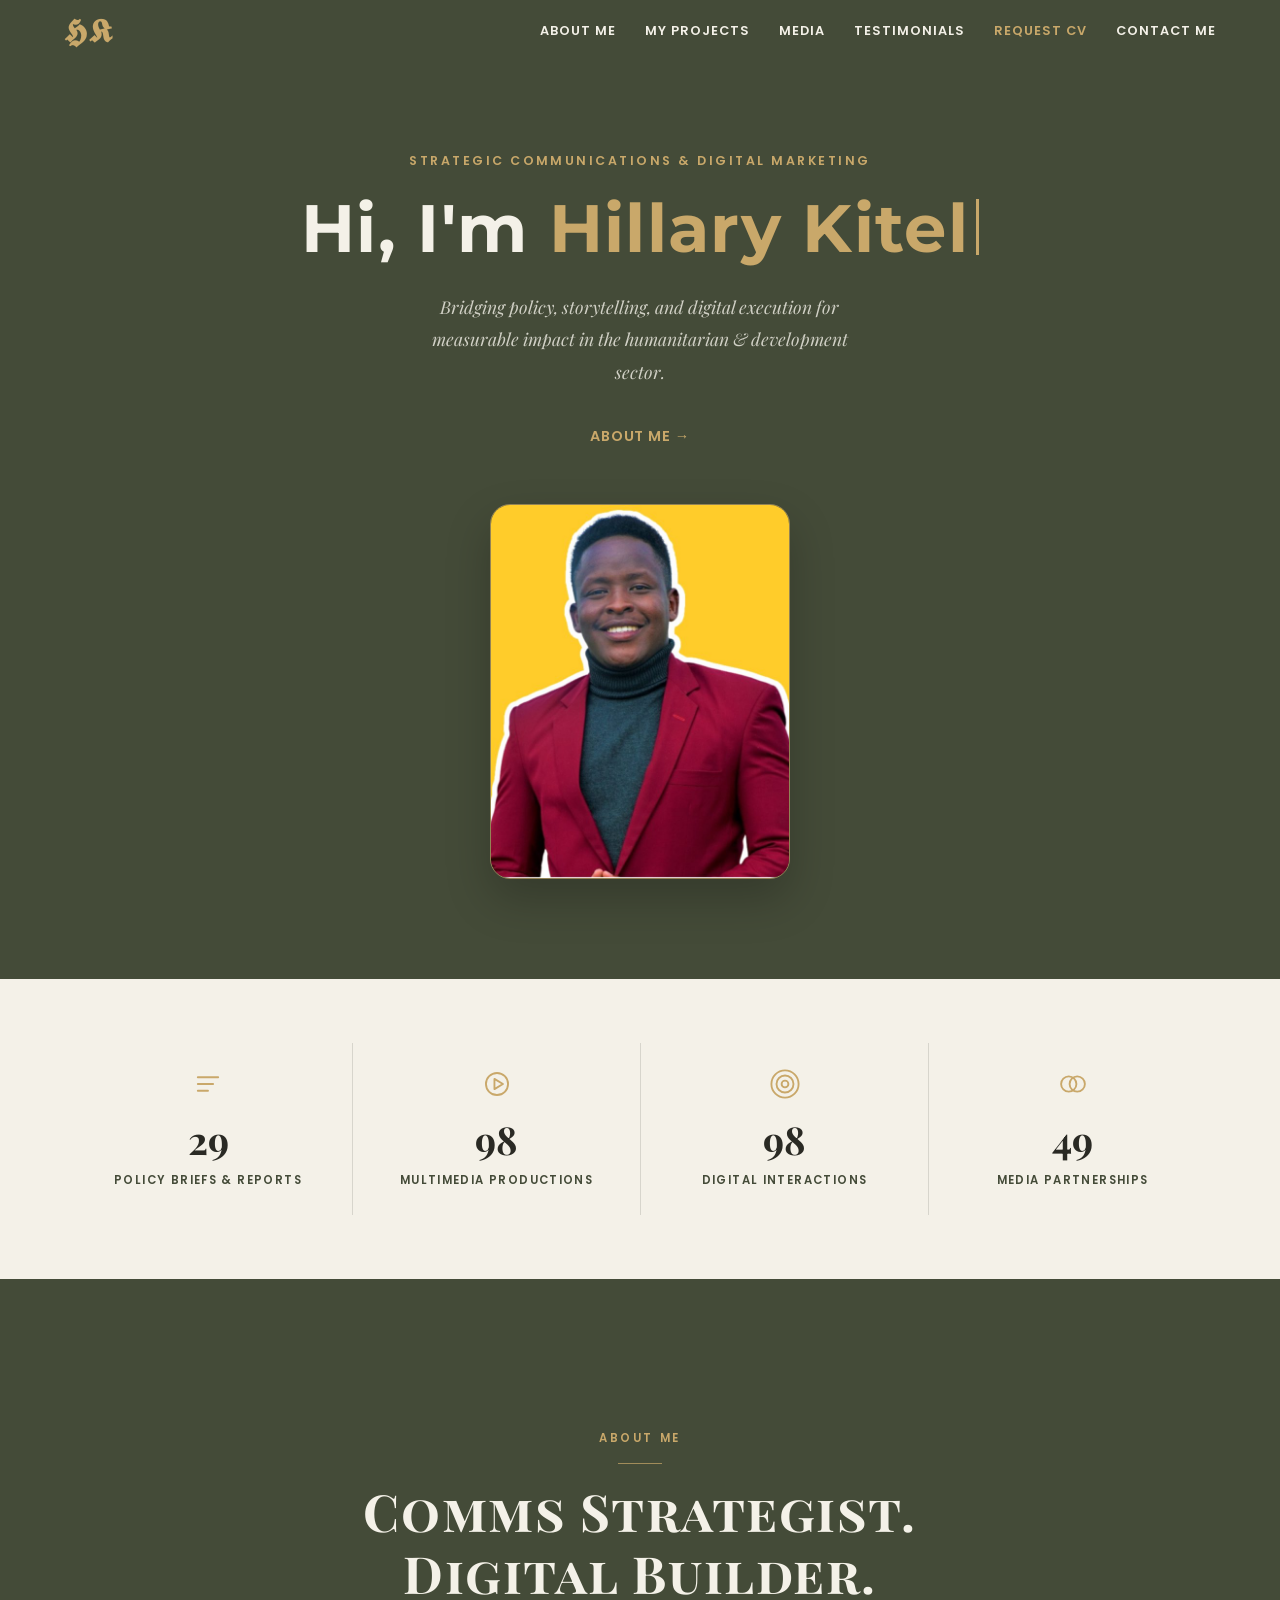
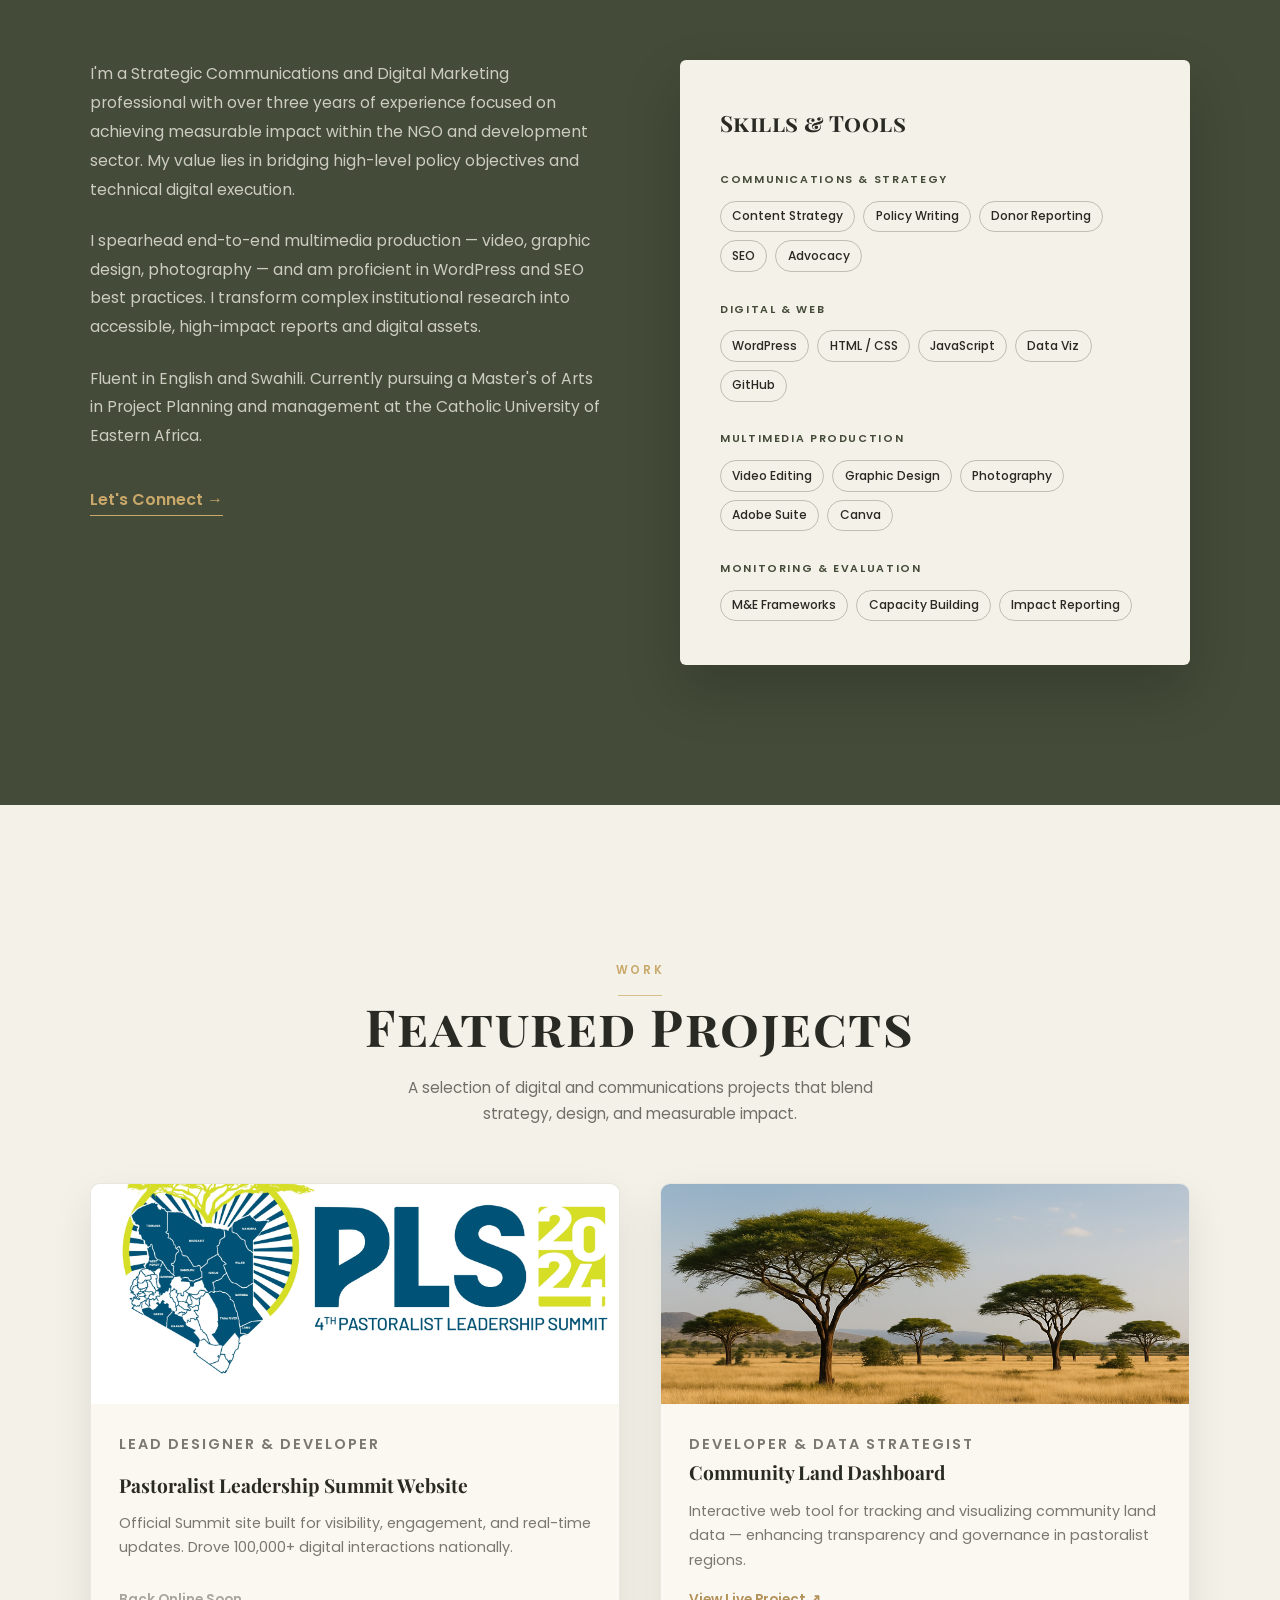
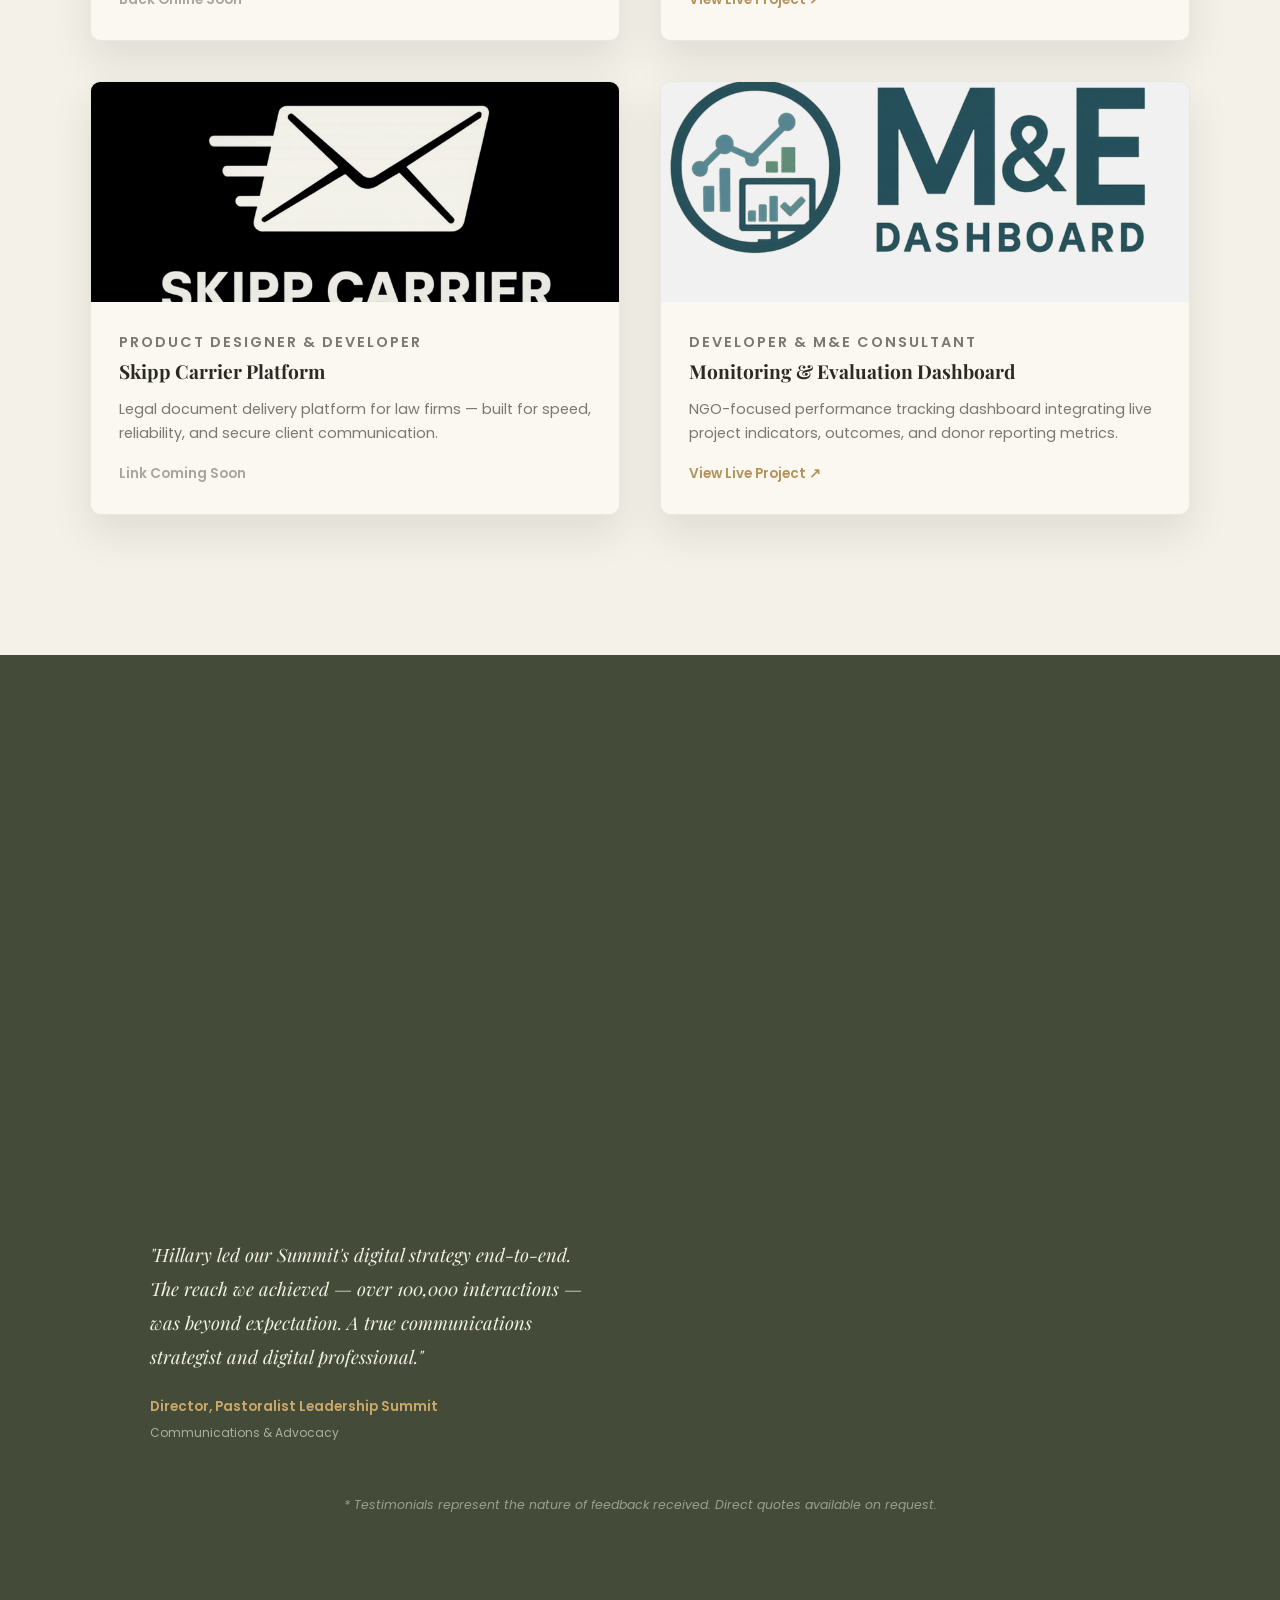
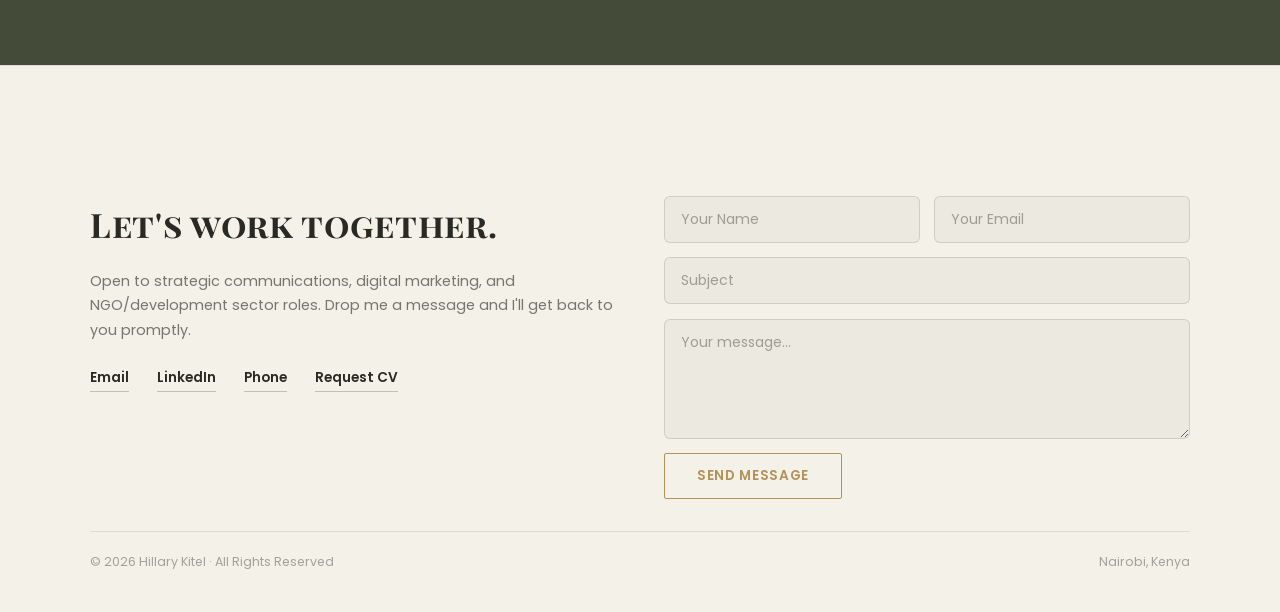
==== index.html @ 0ecc4773 "Redesign site to Muted Green Editorial across all pages Replace the dark Editorial Noir palette with" ====
<!DOCTYPE html>
<html lang="en">
<head>
  <meta charset="UTF-8" />
  <meta name="viewport" content="width=device-width, initial-scale=1.0" />
  <title>Hillary Kitel | Portfolio</title>
  <link rel="preconnect" href="https://fonts.googleapis.com">
  <link rel="preconnect" href="https://fonts.gstatic.com" crossorigin>
  <link href="https://fonts.googleapis.com/css2?family=Playfair+Display:ital,wght@0,700;1,400&family=Poppins:wght@300;400;500;600;700&family=Montserrat:wght@700&family=UnifrakturCook:wght@700&display=swap" rel="stylesheet">
  <style>
    *, *::before, *::after { box-sizing: border-box; margin: 0; padding: 0; }

    :root {
      --sage:      #444b38;
      --cream:     #f4f1e8;
      --cream-deep:#ece6d6;
      --charcoal:  #2a2a24;
      --sand:      #c9a86a;
      --sand-deep: #b3925a;
      --nav-h:     60px;

      /* Motion */
      --ease: cubic-bezier(0.16, 1, 0.3, 1);
    }

    html { scroll-behavior: smooth; }

    body {
      font-family: 'Poppins', sans-serif;
      background: var(--cream);
      color: var(--charcoal);
      font-size: 16px;
      line-height: 1.7;
      overflow-x: hidden;
    }

    /* ── TYPE HELPERS (shared across sections) ── */
    .section-label {
      display: inline-block;
      font-size: 0.72rem;
      letter-spacing: 0.22em;
      text-transform: uppercase;
      color: var(--sand);
      font-weight: 600;
      text-align: center;
    }
    .section-label::after {
      content: '';
      display: block;
      width: 44px;
      height: 1px;
      background: var(--sand);
      opacity: 0.7;
      margin: 0.9rem auto 0;
    }

    .section-title {
      font-family: 'Playfair Display', serif;
      font-variant: small-caps;
      letter-spacing: 0.03em;
      font-size: clamp(2.1rem, 4.2vw, 3.2rem);
      font-weight: 700;
      line-height: 1.2;
      text-align: center;
      color: var(--charcoal);
    }

    .section-header {
      max-width: 640px;
      margin: 0 auto 3.5rem;
      text-align: center;
      display: flex;
      flex-direction: column;
      gap: 1.1rem;
    }

    /* ── NAV ── */
    nav {
      position: fixed;
      top: 0; left: 0; right: 0;
      height: var(--nav-h);
      background: var(--sage);
      display: flex;
      align-items: center;
      justify-content: space-between;
      padding: 0 5%;
      z-index: 1000;
    }

    .nav-logo {
      font-family: 'UnifrakturCook', cursive;
      font-size: 2rem;
      font-weight: 700;
      color: var(--sand);
      text-decoration: none;
      letter-spacing: 2px;
      transition: transform 0.5s var(--ease), color 0.4s var(--ease);
    }
    .nav-logo:hover { transform: scale(1.08); color: var(--sand-deep); }

    .nav-links {
      display: flex;
      gap: 1.8rem;
      list-style: none;
      align-items: center;
    }

    .nav-links a {
      text-decoration: none;
      color: var(--cream);
      font-size: 0.8rem;
      font-weight: 600;
      letter-spacing: 0.08em;
      text-transform: uppercase;
      padding-bottom: 3px;
      border-bottom: 1px solid transparent;
      transition: color 0.4s var(--ease), border-color 0.4s var(--ease);
    }
    .nav-links a:hover { color: var(--sand); border-color: var(--sand); }

    .nav-links .btn-cv { color: var(--sand); }
    .nav-links .btn-cv:hover { color: var(--sand-deep); border-color: var(--sand-deep); }

    /* ── HERO — centered, restrained ── */
    #top {
      min-height: 100vh;
      display: flex;
      flex-direction: column;
      align-items: center;
      justify-content: center;
      text-align: center;
      gap: 3.25rem;
      background: var(--sage);
      color: var(--cream);
      padding: calc(var(--nav-h) + 90px) 6% 100px;
    }

    .hero-text {
      display: flex;
      flex-direction: column;
      align-items: center;
      max-width: 680px;
      will-change: transform;
    }

    .hero-eyebrow {
      font-size: 0.78rem;
      letter-spacing: 0.2em;
      text-transform: uppercase;
      color: var(--sand);
      font-weight: 600;
      margin-bottom: 1.3rem;
      animation: fadeUp 0.9s var(--ease) 0.05s both;
    }

    .hero-text h1 {
      font-family: 'Montserrat', sans-serif;
      font-size: clamp(2.5rem, 5.2vw, 4.2rem);
      font-weight: 700;
      line-height: 1.1;
      letter-spacing: 0.02em;
      color: var(--cream);
      margin-bottom: 1.6rem;
      white-space: nowrap;
      animation: fadeUp 1s var(--ease) 0.15s both;
    }
    .hero-text h1 em { font-style: normal; color: var(--sand); }

    .typing-cursor {
      display: inline-block;
      width: 0.05em;
      height: 0.85em;
      margin-left: 0.1em;
      background: var(--sand);
      vertical-align: -0.05em;
      animation: caretBlink 0.9s steps(1, end) infinite;
    }
    .typing-cursor.typing-done {
      animation: caretBlinkSubtle 1.6s steps(1, end) infinite;
    }
    @keyframes caretBlink {
      0%, 49%   { opacity: 1; }
      50%, 100% { opacity: 0; }
    }
    @keyframes caretBlinkSubtle {
      0%, 49%   { opacity: 0.55; }
      50%, 100% { opacity: 0.1; }
    }

    .hero-subtitle {
      font-family: 'Playfair Display', serif;
      font-style: italic;
      font-size: 1.1rem;
      color: rgba(244,241,232,0.8);
      max-width: 460px;
      margin: 0 auto 2.2rem;
      line-height: 1.85;
      animation: fadeUp 1s var(--ease) 0.3s both;
    }

    .hero-cta {
      display: inline-block;
      color: var(--sand);
      text-decoration: none;
      font-size: 0.9rem;
      font-weight: 600;
      letter-spacing: 0.06em;
      text-transform: uppercase;
      padding-bottom: 3px;
      border-bottom: 1px solid transparent;
      transition: border-color 0.4s var(--ease), color 0.4s var(--ease);
      animation: fadeUp 1s var(--ease) 0.45s both;
    }
    .hero-cta:hover { border-color: var(--sand); color: var(--sand-deep); }

    /* Softly framed portrait — rounded corners, thin sand hairline, no full-bleed */
    .hero-img-wrap {
      position: relative;
      width: clamp(230px, 24vw, 300px);
      aspect-ratio: 4 / 5;
      border-radius: 20px;
      overflow: hidden;
      border: 1px solid rgba(201,168,106,0.6);
      box-shadow: 0 20px 45px rgba(0,0,0,0.22);
      animation: fadeIn 1.4s var(--ease);
      will-change: transform;
    }

    .hero-img-wrap img {
      width: 100%;
      height: 100%;
      object-fit: cover;
      display: block;
      transition: transform 1.6s var(--ease);
    }
    .hero-img-wrap:hover img { transform: scale(1.05); }

    @keyframes fadeIn {
      from { opacity: 0; transform: scale(0.94); }
      to   { opacity: 1; transform: scale(1); }
    }
    @keyframes fadeUp {
      from { opacity: 0; transform: translateY(24px); }
      to   { opacity: 1; transform: translateY(0); }
    }

    /* ── STATS BAR — cream ── */
    .stats-bar {
      background: var(--cream);
      display: grid;
      grid-template-columns: repeat(4, 1fr);
      padding: 4rem 5%;
      gap: 0;
    }

    .stat {
      text-align: center;
      padding: 1.5rem 1.5rem;
      border-left: 1px solid rgba(42,42,36,0.14);
      transition: transform 0.5s var(--ease), opacity 0.7s var(--ease);
    }
    .stat:nth-child(4n+1) { border-left: none; }
    .stat:hover { transform: translateY(-4px); }
    .stats-bar .stat:nth-child(1) { --reveal-delay: 0s; }
    .stats-bar .stat:nth-child(2) { --reveal-delay: 0.1s; }
    .stats-bar .stat:nth-child(3) { --reveal-delay: 0.2s; }
    .stats-bar .stat:nth-child(4) { --reveal-delay: 0.3s; }

    .stat-icon {
      display: flex;
      justify-content: center;
      margin-bottom: 0.9rem;
      color: var(--sand);
    }
    .stat-icon svg { width: 34px; height: 34px; display: block; }

    .stat-number {
      font-family: 'Playfair Display', serif;
      font-size: 2.4rem;
      font-weight: 700;
      color: var(--charcoal);
      display: block;
      line-height: 1.2;
    }
    .stat-label {
      font-size: 0.72rem;
      letter-spacing: 0.12em;
      text-transform: uppercase;
      color: var(--sage);
      margin-top: 0.6rem;
      font-weight: 600;
    }

    /* ── ABOUT — green ── */
    #about {
      background: var(--sage);
      color: var(--cream);
      padding: 150px 5% 140px;
    }

    #about .section-title { color: var(--cream); }

    .about-grid {
      max-width: 1100px;
      margin: 0 auto;
      display: grid;
      grid-template-columns: 1fr 1fr;
      gap: 5rem;
      align-items: start;
    }

    .about-text p { color: rgba(244,241,232,0.78); margin-bottom: 1.4rem; font-size: 0.975rem; line-height: 1.85; }

    .connect-link {
      display: inline-block;
      margin-top: 0.8rem;
      color: var(--sand);
      text-decoration: none;
      font-weight: 600;
      border-bottom: 1px solid var(--sand);
      padding-bottom: 2px;
      transition: opacity 0.4s var(--ease);
    }
    .connect-link:hover { opacity: 0.65; }

    /* ── SKILLS PANEL — cream card afloat on green ── */
    .skills-panel {
      background: var(--cream);
      border-radius: 6px;
      padding: 2.75rem 2.5rem;
      box-shadow: 0 25px 55px rgba(0,0,0,0.18);
    }

    .skills-panel h3 {
      font-family: 'Playfair Display', serif;
      font-variant: small-caps;
      letter-spacing: 0.02em;
      font-size: 1.4rem;
      font-weight: 700;
      margin-bottom: 1.8rem;
      color: var(--charcoal);
    }

    .skill-category { margin-bottom: 1.8rem; }
    .skill-category:last-child { margin-bottom: 0; }

    .skill-cat-label {
      font-size: 0.68rem;
      letter-spacing: 0.15em;
      text-transform: uppercase;
      color: var(--sage);
      margin-bottom: 0.7rem;
      display: block;
      font-weight: 600;
    }

    .skill-tags { display: flex; flex-wrap: wrap; gap: 0.5rem; }

    .tag {
      background: transparent;
      border: 1px solid rgba(68,75,56,0.3);
      color: var(--charcoal);
      font-size: 0.76rem;
      padding: 0.28rem 0.7rem;
      border-radius: 100px;
      font-weight: 500;
      transition: border-color 0.4s var(--ease), color 0.4s var(--ease);
    }
    .tag:hover { border-color: var(--sand-deep); color: var(--sand-deep); }

    /* ── PROJECTS — cream ── */
    #projects {
      background: var(--cream);
      padding: 150px 5% 140px;
    }

    .projects-header {
      max-width: 640px;
      margin: 0 auto 3.5rem;
      text-align: center;
    }
    .projects-header p:last-child { margin: 1.1rem auto 0; max-width: 500px; color: rgba(42,42,36,0.65); font-size: 0.95rem; }

    .projects-grid {
      display: grid;
      grid-template-columns: repeat(2, 1fr);
      gap: 2.5rem;
      max-width: 1100px;
      margin: 0 auto;
    }

    .project-card {
      background: #faf8f1;
      border: 1px solid rgba(42,42,36,0.08);
      border-radius: 10px;
      overflow: hidden;
      box-shadow: 0 18px 40px rgba(42,42,36,0.1);
      transition: transform 0.6s var(--ease), box-shadow 0.6s var(--ease), border-color 0.5s var(--ease);
      display: flex;
      flex-direction: column;
    }
    .project-card:hover {
      transform: translateY(-8px);
      box-shadow: 0 26px 55px rgba(42,42,36,0.16);
      border-color: rgba(201,168,106,0.5);
    }

    .project-card img {
      width: 100%;
      height: 220px;
      object-fit: cover;
      display: block;
      transition: transform 0.7s var(--ease);
    }
    .project-card:hover img { transform: scale(1.04); }

    .projects-grid .project-card:nth-child(1) { --reveal-delay: 0s; }
    .projects-grid .project-card:nth-child(2) { --reveal-delay: 0.1s; }
    .projects-grid .project-card:nth-child(3) { --reveal-delay: 0.2s; }
    .projects-grid .project-card:nth-child(4) { --reveal-delay: 0.3s; }

    .project-body {
      padding: 1.75rem;
      display: flex;
      flex-direction: column;
      flex: 1;
    }

    .project-role {
      font-size: 0.65rem;
      letter-spacing: 0.14em;
      text-transform: uppercase;
      color: var(--sand-deep);
      font-weight: 600;
      margin-bottom: 0.4rem;
    }

    .project-body h3 {
      font-family: 'Playfair Display', serif;
      font-size: 1.2rem;
      font-weight: 700;
      margin-bottom: 0.6rem;
      color: var(--charcoal);
    }

    .project-body p {
      font-size: 0.9rem;
      color: rgba(42,42,36,0.62);
      margin-bottom: auto;
      line-height: 1.7;
    }

    /* Simple understated text links, not buttons */
    .project-link {
      display: inline-block;
      margin-top: 1rem;
      text-decoration: none;
      font-weight: 600;
      font-size: 0.85rem;
      border-bottom: 1px solid transparent;
      transition: border-color 0.4s var(--ease), color 0.4s var(--ease);
      align-self: flex-start;
    }

    .project-link.live { color: var(--sand-deep); }
    .project-link.live:hover { border-bottom-color: var(--sand-deep); }
    .project-link.coming-soon { color: rgba(42,42,36,0.4); cursor: default; }

    /* ── TESTIMONIALS — green, stripped to quote text only ── */
    #testimonials {
      background: var(--sage);
      color: var(--cream);
      padding: 150px 5%;
    }

    #testimonials .section-title { color: var(--cream); }

    .testimonials-grid {
      display: grid;
      grid-template-columns: repeat(2, 1fr);
      gap: 3.5rem 5rem;
      max-width: 980px;
      margin: 0 auto;
    }

    .testimonials-grid .testimonial-card:nth-child(1) { --reveal-delay: 0s; }
    .testimonials-grid .testimonial-card:nth-child(2) { --reveal-delay: 0.12s; }
    .testimonials-grid .testimonial-card:nth-child(3) { --reveal-delay: 0.24s; }

    .testimonial-text {
      font-family: 'Playfair Display', serif;
      font-style: italic;
      font-size: 1.15rem;
      color: var(--cream);
      line-height: 1.85;
      margin-bottom: 1.3rem;
    }

    .testimonial-author strong { display: block; font-size: 0.85rem; font-weight: 600; font-style: normal; color: var(--sand); }
    .testimonial-author span   { font-size: 0.75rem; color: rgba(244,241,232,0.6); }

    .testimonial-note {
      text-align: center;
      margin-top: 3rem;
      font-size: 0.78rem;
      color: rgba(244,241,232,0.5);
      font-style: italic;
    }

    /* ── FOOTER — cream ── */
    footer {
      background: var(--cream);
      color: var(--charcoal);
      padding: 130px 5% 40px;
      border-top: 1px solid rgba(42,42,36,0.1);
    }

    .footer-inner {
      max-width: 1100px;
      margin: 0 auto;
      display: grid;
      grid-template-columns: 1fr 1fr;
      gap: 3rem;
      align-items: start;
    }

    .footer-info h2 {
      font-family: 'Playfair Display', serif;
      font-variant: small-caps;
      letter-spacing: 0.02em;
      font-size: 2.1rem;
      font-weight: 700;
      margin-bottom: 1rem;
      color: var(--charcoal);
    }

    .footer-info p {
      color: rgba(42,42,36,0.62);
      font-size: 0.9rem;
      margin-bottom: 1.5rem;
      line-height: 1.7;
    }

    .footer-socials { display: flex; gap: 1.75rem; flex-wrap: wrap; }

    .footer-socials a,
    .footer-socials span {
      display: inline-block;
      padding-bottom: 2px;
      background: transparent;
      color: var(--charcoal);
      font-weight: 600;
      text-decoration: none;
      border-bottom: 1px solid rgba(42,42,36,0.25);
      font-size: 0.85rem;
      transition: color 0.4s var(--ease), border-color 0.4s var(--ease);
      cursor: pointer;
    }
    .footer-socials a:hover,
    .footer-socials span:hover { color: var(--sand-deep); border-color: var(--sand-deep); }

    /* Contact form */
    .contact-form { display: flex; flex-direction: column; gap: 0.9rem; }

    .form-row { display: grid; grid-template-columns: 1fr 1fr; gap: 0.9rem; }

    .contact-form input,
    .contact-form textarea {
      background: rgba(68,75,56,0.04);
      border: 1px solid rgba(42,42,36,0.15);
      border-radius: 6px;
      color: var(--charcoal);
      font-family: 'Poppins', sans-serif;
      font-size: 0.875rem;
      padding: 0.75rem 1rem;
      width: 100%;
      outline: none;
      transition: border-color 0.4s var(--ease);
    }
    .contact-form input::placeholder,
    .contact-form textarea::placeholder { color: rgba(42,42,36,0.4); }
    .contact-form input:focus,
    .contact-form textarea:focus { border-color: var(--sand); }
    .contact-form textarea { resize: vertical; min-height: 120px; }

    .btn-send {
      background: transparent;
      color: var(--sand-deep);
      border: 1px solid var(--sand-deep);
      padding: 0.75rem 2rem;
      border-radius: 2px;
      font-family: 'Poppins', sans-serif;
      font-size: 0.85rem;
      font-weight: 600;
      letter-spacing: 0.05em;
      text-transform: uppercase;
      cursor: pointer;
      transition: background 0.4s var(--ease), color 0.4s var(--ease);
      align-self: flex-start;
    }
    .btn-send:hover { background: var(--sand-deep); color: var(--cream); }

    .form-success {
      display: none;
      background: rgba(68,75,56,0.08);
      border: 1px solid rgba(68,75,56,0.3);
      color: var(--charcoal);
      padding: 0.8rem 1rem;
      border-radius: 6px;
      font-size: 0.875rem;
    }

    .footer-bottom {
      max-width: 1100px;
      margin: 2rem auto 0;
      border-top: 1px solid rgba(42,42,36,0.1);
      padding-top: 1.2rem;
      display: flex;
      justify-content: space-between;
      font-size: 0.78rem;
      color: rgba(42,42,36,0.4);
    }

    /* ── SCROLL PROGRESS ── */
    .scroll-progress {
      position: fixed;
      top: 0; left: 0;
      width: 100%;
      height: 2px;
      background: var(--sand);
      transform: scaleX(0);
      transform-origin: 0 0;
      z-index: 1100;
      will-change: transform;
    }

    /* ── SCROLL REVEAL ── */
    .reveal {
      opacity: 0;
      transform: translateY(24px);
      transition: opacity 0.8s var(--ease), transform 0.8s var(--ease);
      transition-delay: var(--reveal-delay, 0s);
    }
    .reveal.visible { opacity: 1; transform: none; }

    .skills-panel .skill-category:nth-child(1) { --reveal-delay: 0s; }
    .skills-panel .skill-category:nth-child(2) { --reveal-delay: 0.1s; }
    .skills-panel .skill-category:nth-child(3) { --reveal-delay: 0.2s; }
    .skills-panel .skill-category:nth-child(4) { --reveal-delay: 0.3s; }

    /* ── REDUCED MOTION ── */
    @media (prefers-reduced-motion: reduce) {
      *, *::before, *::after {
        animation-duration: 0.01ms !important;
        animation-iteration-count: 1 !important;
        transition-duration: 0.01ms !important;
        scroll-behavior: auto !important;
      }
      .reveal { opacity: 1; transform: none; }
      .hero-text, .hero-img-wrap { transform: none !important; }
      .typing-cursor { animation: none !important; opacity: 0; }
    }

    /* ── RESPONSIVE ── */
    @media (max-width: 768px) {
      #top { padding: calc(var(--nav-h) + 60px) 7% 70px; gap: 2.5rem; }
      .hero-text h1 { font-size: clamp(1.5rem, 7vw, 2.5rem); }
      .stats-bar { grid-template-columns: repeat(2, 1fr); }
      .stat { border-left: none; border-top: 1px solid rgba(42,42,36,0.14); }
      .stat:nth-child(4n+1) { border-left: none; }
      .stat:nth-child(-n+2) { border-top: none; }
      .about-grid { grid-template-columns: 1fr; }
      .projects-grid { grid-template-columns: 1fr; }
      .testimonials-grid { grid-template-columns: 1fr; }
      .footer-inner { grid-template-columns: 1fr; }
      .form-row { grid-template-columns: 1fr; }
      .nav-links { gap: 1rem; }
      .nav-links li:not(:last-child):not(:nth-last-child(2)) { display: none; }
    }
  </style>
</head>
<body>

<div class="scroll-progress" id="scrollProgress"></div>

<!-- ═══ NAV ═══ -->
<nav>
  <a href="#top" class="nav-logo">𝕳𝕶</a>
  <ul class="nav-links">
    <li><a href="#about">About Me</a></li>
    <li><a href="#projects">My Projects</a></li>
    <li><a href="media.html">Media</a></li>
    <li><a href="#testimonials">Testimonials</a></li>
    <li><a href="#footer" class="btn-cv" onclick="prefillForm()">Request CV</a></li>
    <li><a href="#footer">Contact Me</a></li>
  </ul>
</nav>

<!-- ═══ HERO ═══ -->
<section id="top">
  <div class="hero-text">
    <p class="hero-eyebrow">Strategic Communications &amp; Digital Marketing</p>
    <h1 aria-label="Hi, I'm Hillary Kitel">
      <span aria-hidden="true"><span class="typed-prefix"></span><em class="typed-name"></em><span class="typing-cursor" id="typingCursor"></span></span>
    </h1>
    <p class="hero-subtitle">Bridging policy, storytelling, and digital execution for measurable impact in the humanitarian &amp; development sector.</p>
    <a href="#about" class="hero-cta">About Me →</a>
  </div>
  <div class="hero-img-wrap">
    <img src="Images/profile.jpg" alt="Hillary Kitel" />
  </div>
</section>

<!-- ═══ STATS BAR ═══ -->
<div class="stats-bar">
  <div class="stat reveal">
    <div class="stat-icon" aria-hidden="true">
      <svg viewBox="0 0 40 40" fill="none" stroke="currentColor" stroke-width="2.2" stroke-linecap="round">
        <line x1="8" y1="12" x2="32" y2="12"/>
        <line x1="8" y1="20" x2="26" y2="20"/>
        <line x1="8" y1="28" x2="20" y2="28"/>
      </svg>
    </div>
    <span class="stat-number" data-target="30" data-suffix="+">0</span>
    <div class="stat-label">Policy Briefs &amp; Reports</div>
  </div>
  <a href="media.html" class="stat reveal" style="text-decoration:none;">
    <div class="stat-icon" aria-hidden="true">
      <svg viewBox="0 0 40 40" fill="none" stroke="currentColor" stroke-width="2.2" stroke-linecap="round" stroke-linejoin="round">
        <circle cx="20" cy="20" r="13"/>
        <path d="M17 14 L27 20 L17 26 Z"/>
      </svg>
    </div>
    <span class="stat-number" data-target="100" data-suffix="+">0</span>
    <div class="stat-label">Multimedia Productions</div>
  </a>
  <div class="stat reveal">
    <div class="stat-icon" aria-hidden="true">
      <svg viewBox="0 0 40 40" fill="none" stroke="currentColor" stroke-width="2.2">
        <circle cx="20" cy="20" r="4"/>
        <circle cx="20" cy="20" r="10"/>
        <circle cx="20" cy="20" r="16"/>
      </svg>
    </div>
    <span class="stat-number" data-target="100000" data-suffix="K+">0</span>
    <div class="stat-label">Digital Interactions</div>
  </div>
  <a href="photos.html" class="stat reveal" style="text-decoration:none;">
    <div class="stat-icon" aria-hidden="true">
      <svg viewBox="0 0 40 40" fill="none" stroke="currentColor" stroke-width="2.2">
        <circle cx="15" cy="20" r="9"/>
        <circle cx="25" cy="20" r="9"/>
      </svg>
    </div>
    <span class="stat-number" data-target="50" data-suffix="+">0</span>
    <div class="stat-label">Media Partnerships</div>
  </a>
</div>

<!-- ═══ ABOUT ═══ -->
<section id="about">
  <div class="section-header reveal">
    <p class="section-label">About Me</p>
    <h2 class="section-title">Comms Strategist. Digital Builder.</h2>
  </div>
  <div class="about-grid reveal">
    <div class="about-text">
      <p>I'm a Strategic Communications and Digital Marketing professional with over three years of experience focused on achieving measurable impact within the NGO and development sector. My value lies in bridging high-level policy objectives and technical digital execution.</p>
      <p>I spearhead end-to-end multimedia production — video, graphic design, photography — and am proficient in WordPress and SEO best practices. I transform complex institutional research into accessible, high-impact reports and digital assets.</p>
      <p>Fluent in English and Swahili. Currently pursuing a Master's of Arts in Project Planning and management at the Catholic University of Eastern Africa.</p>
      <a href="#footer" class="connect-link">Let's Connect →</a>
    </div>

    <div class="skills-panel">
      <h3>Skills &amp; Tools</h3>
      <div class="skill-category reveal">
        <span class="skill-cat-label">Communications &amp; Strategy</span>
        <div class="skill-tags">
          <span class="tag">Content Strategy</span>
          <span class="tag">Policy Writing</span>
          <span class="tag">Donor Reporting</span>
          <span class="tag">SEO</span>
          <span class="tag">Advocacy</span>
        </div>
      </div>
      <div class="skill-category reveal">
        <span class="skill-cat-label">Digital &amp; Web</span>
        <div class="skill-tags">
          <span class="tag">WordPress</span>
          <span class="tag">HTML / CSS</span>
          <span class="tag">JavaScript</span>
          <span class="tag">Data Viz</span>
          <span class="tag">GitHub</span>
        </div>
      </div>
      <div class="skill-category reveal">
        <span class="skill-cat-label">Multimedia Production</span>
        <div class="skill-tags">
          <span class="tag">Video Editing</span>
          <span class="tag">Graphic Design</span>
          <span class="tag">Photography</span>
          <span class="tag">Adobe Suite</span>
          <span class="tag">Canva</span>
        </div>
      </div>
      <div class="skill-category reveal">
        <span class="skill-cat-label">Monitoring &amp; Evaluation</span>
        <div class="skill-tags">
          <span class="tag">M&amp;E Frameworks</span>
          <span class="tag">Capacity Building</span>
          <span class="tag">Impact Reporting</span>
        </div>
      </div>
    </div>
  </div>
</section>

<!-- ═══ PROJECTS ═══ -->
<section id="projects">
  <div class="projects-header reveal">
    <p class="section-label">Work</p>
    <h2 class="section-title">Featured Projects</h2>
    <p>A selection of digital and communications projects that blend strategy, design, and measurable impact.</p>
  </div>

  <div class="projects-grid">
    <div class="project-card reveal">
      <img src="Images/pls_website.jpg" alt="Pastoralist Leadership Summit Website" />
      <div class="project-body">
        <p class="project-role">Lead Designer &amp; Developer</p>
        <h3>Pastoralist Leadership Summit Website</h3>
        <p>Official Summit site built for visibility, engagement, and real-time updates. Drove 100,000+ digital interactions nationally.</p>
        <a href="#" class="project-link coming-soon">Back Online Soon</a>
      </div>
    </div>

    <div class="project-card reveal">
      <img src="Images/community_dashboard.jpg" alt="Community Land Dashboard" />
      <div class="project-body">
        <p class="project-role">Developer &amp; Data Strategist</p>
        <h3>Community Land Dashboard</h3>
        <p>Interactive web tool for tracking and visualizing community land data — enhancing transparency and governance in pastoralist regions.</p>
        <a href="https://kit3l.github.io/Community-Land-Dashboard/communities-dashboard.html" target="_blank" class="project-link live">View Live Project ↗</a>
      </div>
    </div>

    <div class="project-card reveal">
      <img src="Images/skipp_carrier.jpg" alt="Skipp Carrier Platform" />
      <div class="project-body">
        <p class="project-role">Product Designer &amp; Developer</p>
        <h3>Skipp Carrier Platform</h3>
        <p>Legal document delivery platform for law firms — built for speed, reliability, and secure client communication.</p>
        <a href="#" class="project-link coming-soon">Link Coming Soon</a>
      </div>
    </div>

    <div class="project-card reveal">
      <img src="Images/me_dashboard.jpg" alt="M&E Dashboard" />
      <div class="project-body">
        <p class="project-role">Developer &amp; M&amp;E Consultant</p>
        <h3>Monitoring &amp; Evaluation Dashboard</h3>
        <p>NGO-focused performance tracking dashboard integrating live project indicators, outcomes, and donor reporting metrics.</p>
        <a href="https://meal-system-production.up.railway.app/landing.html" target="_blank" class="project-link live">View Live Project ↗</a>
      </div>
    </div>
  </div>
</section>

<!-- ═══ TESTIMONIALS ═══ -->
<section id="testimonials">
  <div class="section-header reveal">
    <p class="section-label">Testimonials</p>
    <h2 class="section-title">What People Say</h2>
  </div>

  <div class="testimonials-grid">
    <!-- Populated by renderTestimonials() from the `testimonials` array in the <script> below -->
  </div>

  <p class="testimonial-note">* Testimonials represent the nature of feedback received. Direct quotes available on request.</p>
</section>

<!-- ═══ FOOTER / CONTACT ═══ -->
<footer id="footer">
  <div class="footer-inner">
    <div class="footer-info reveal">
      <h2>Let's work together.</h2>
      <p>Open to strategic communications, digital marketing, and NGO/development sector roles. Drop me a message and I'll get back to you promptly.</p>
      <div class="footer-socials">
        <a href="mailto:pchumbakitel@gmail.com">Email</a>
        <a href="https://www.linkedin.com/in/kitel-hillary-19463020a/" target="_blank">LinkedIn</a>
        <span onclick="this.textContent = '+254 713 546 522'">Phone</span>
        <a href="#footer" onclick="prefillForm()">Request CV</a>
      </div>
    </div>

    <div class="reveal">
      <div class="contact-form">
        <div class="form-row">
          <input type="text" id="fname" placeholder="Your Name" />
          <input type="email" id="femail" placeholder="Your Email" />
        </div>
        <input type="text" id="fsubject" placeholder="Subject" />
        <textarea id="fmessage" placeholder="Your message…"></textarea>
        <button class="btn-send" onclick="handleFormSubmit()">Send Message</button>
        <div class="form-success" id="formSuccess">✓ Thanks! I'll be in touch shortly.</div>
      </div>
    </div>
  </div>

  <div class="footer-bottom">
    <span>© 2026 Hillary Kitel · All Rights Reserved</span>
    <span>Nairobi, Kenya</span>
  </div>
</footer>

<script>
  // =====================================================
  // ===== EDIT TESTIMONIALS HERE =====
  // =====================================================
  // Add, remove, or reorder entries below to update the Testimonials
  // section — the grid re-renders automatically and supports any
  // number of entries.
  //
  // Format:
  //   {
  //     quote: "The testimonial text, no quotation marks — those are added automatically.",
  //     name:  "Person or role, e.g. 'Jane Doe' or 'Colleague'",
  //     title: "Their role/sector line shown under the name",
  //     org:   "Organization name"
  //   }
  //
  // Example — adding a 4th testimonial is just adding another object:
  //   {
  //     quote: "Great to work with — sharp, reliable, and easy to collaborate with.",
  //     name: "Jane Doe",
  //     title: "Programme Manager",
  //     org: "Example NGO"
  //   }
  const testimonials = [
    {
      quote: "Hillary transformed how we communicate our work to donors and stakeholders. The policy briefs and digital content he produced were clear, compelling, and directly boosted our advocacy impact.",
      name: "Colleague",
      title: "Development & Land Rights Sector",
      org: "DLCI"
    },
    {
      quote: "His ability to take complex organizational narratives and turn them into engaging digital content is rare. He elevated our brand's online presence significantly within just a few months.",
      name: "Manager",
      title: "HR & Corporate Communications",
      org: "Spring Personnel Limited"
    },
    {
      quote: "Hillary led our Summit's digital strategy end-to-end. The reach we achieved — over 100,000 interactions — was beyond expectation. A true communications strategist and digital professional.",
      name: "Director",
      title: "Communications & Advocacy",
      org: "Pastoralist Leadership Summit"
    }
  ];

  // Builds the testimonial cards from the array above and injects them
  // into .testimonials-grid — same markup/classes the section always used,
  // so existing CSS (layout, palette, reveal motion) applies unchanged.
  function renderTestimonials() {
    const grid = document.querySelector('.testimonials-grid');
    if (!grid) return;
    grid.innerHTML = testimonials.map((t, i) => `
      <div class="testimonial-card reveal" style="--reveal-delay:${(i * 0.12).toFixed(2)}s">
        <p class="testimonial-text">"${t.quote}"</p>
        <div class="testimonial-author">
          <strong>${t.name}, ${t.org}</strong>
          <span>${t.title}</span>
        </div>
      </div>
    `).join('');
  }
  renderTestimonials();

  const prefersReducedMotion = window.matchMedia('(prefers-reduced-motion: reduce)').matches;

  // ── Hero headline typing animation ──
  (function typeHeroHeadline() {
    const prefixEl = document.querySelector('.typed-prefix');
    const nameEl = document.querySelector('.typed-name');
    const cursorEl = document.getElementById('typingCursor');
    if (!prefixEl || !nameEl || !cursorEl) return;

    const prefixText = "Hi, I'm ";
    const nameText = 'Hillary Kitel';

    if (prefersReducedMotion) {
      prefixEl.textContent = prefixText;
      nameEl.textContent = nameText;
      cursorEl.classList.add('typing-done');
      return;
    }

    const TYPE_SPEED = 55; // ms per character — natural, unhurried pace

    function typeText(el, text, speed, onDone) {
      let i = 0;
      (function step() {
        if (i <= text.length) {
          el.textContent = text.slice(0, i);
          i++;
          setTimeout(step, speed);
        } else if (onDone) {
          onDone();
        }
      })();
    }

    setTimeout(() => {
      typeText(prefixEl, prefixText, TYPE_SPEED, () => {
        typeText(nameEl, nameText, TYPE_SPEED, () => {
          cursorEl.classList.add('typing-done');
        });
      });
    }, 300);
  })();

  // ── Counter animation ──
  function animateCounter(el) {
    const target = parseInt(el.dataset.target);
    const isLarge = target >= 1000;
    const displayTarget = isLarge ? Math.round(target / 1000) : target;
    const displaySuffix = isLarge ? 'K+' : (el.dataset.suffix || '+');

    if (prefersReducedMotion) {
      el.textContent = displayTarget + displaySuffix;
      return;
    }

    const duration = 1800;
    const start = performance.now();
    function step(now) {
      const progress = Math.min((now - start) / duration, 1);
      const eased = 1 - Math.pow(1 - progress, 3);
      const current = Math.round(eased * displayTarget);
      el.textContent = current + (progress < 1 ? '' : displaySuffix);
      if (progress < 1) requestAnimationFrame(step);
    }
    requestAnimationFrame(step);
  }

  const counterObserver = new IntersectionObserver((entries) => {
    entries.forEach(e => {
      if (e.isIntersecting && !e.target.dataset.animated) {
        e.target.dataset.animated = 'true';
        animateCounter(e.target);
      }
    });
  }, { threshold: 0.4 });
  document.querySelectorAll('.stat-number').forEach(c => counterObserver.observe(c));

  // ── Scroll reveal ──
  const revealObserver = new IntersectionObserver((entries) => {
    entries.forEach(e => {
      if (e.isIntersecting) { e.target.classList.add('visible'); revealObserver.unobserve(e.target); }
    });
  }, { threshold: 0.12 });
  document.querySelectorAll('.reveal').forEach(r => revealObserver.observe(r));

  // ── Contact form ──
  function handleFormSubmit() {
    const name    = document.getElementById('fname').value.trim();
    const email   = document.getElementById('femail').value.trim();
    const subject = document.getElementById('fsubject').value.trim();
    const message = document.getElementById('fmessage').value.trim();
    if (!name || !email || !message) { alert('Please fill in your name, email, and message.'); return; }
    window.location.href = `mailto:pchumbakitel@gmail.com?subject=${encodeURIComponent(subject || 'Portfolio Enquiry')}&body=${encodeURIComponent('Name: ' + name + '\nEmail: ' + email + '\n\n' + message)}`;
    document.getElementById('formSuccess').style.display = 'block';
    setTimeout(() => document.getElementById('formSuccess').style.display = 'none', 5000);
  }

  // ── Prefill form for CV requests ──
  function prefillForm() {
    document.getElementById('fsubject').value = 'CV Request';
    document.getElementById('fmessage').value = 'Hi Hillary, I would like to request your CV for the following opportunity:\n\n';
    setTimeout(() => document.getElementById('fmessage').focus(), 600);
  }

  // ── Scroll progress, hero parallax, nav active — batched into one rAF loop ──
  const scrollProgressEl = document.getElementById('scrollProgress');
  const heroSection = document.getElementById('top');
  const heroText = document.querySelector('.hero-text');
  const heroImgWrap = document.querySelector('.hero-img-wrap');

  let scrollTicking = false;

  function updateOnScroll() {
    const scrollY = window.scrollY;

    // Scroll-progress cue
    const docHeight = document.documentElement.scrollHeight - window.innerHeight;
    const progress = docHeight > 0 ? scrollY / docHeight : 0;
    scrollProgressEl.style.transform = `scaleX(${progress})`;

    // Subtle hero parallax — text drifts down slightly slower than the fold, image eases back
    if (!prefersReducedMotion && heroSection && heroText && heroImgWrap) {
      const heroProgress = Math.min(scrollY / heroSection.offsetHeight, 1);
      heroText.style.transform = `translateY(${heroProgress * 20}px)`;
      heroImgWrap.style.transform = `translateY(${heroProgress * 10}px) scale(${1 - heroProgress * 0.04})`;
    }

    // Nav active state
    const navScrollY = scrollY + 80;
    document.querySelectorAll('section[id], footer[id]').forEach(sec => {
      const link = document.querySelector(`.nav-links a[href="#${sec.id}"]`);
      if (link) link.style.color = (sec.offsetTop <= navScrollY && sec.offsetTop + sec.offsetHeight > navScrollY) ? '#c9a86a' : '';
    });

    scrollTicking = false;
  }

  window.addEventListener('scroll', () => {
    if (!scrollTicking) {
      requestAnimationFrame(updateOnScroll);
      scrollTicking = true;
    }
  }, { passive: true });

  updateOnScroll();
</script>
</body>
</html>
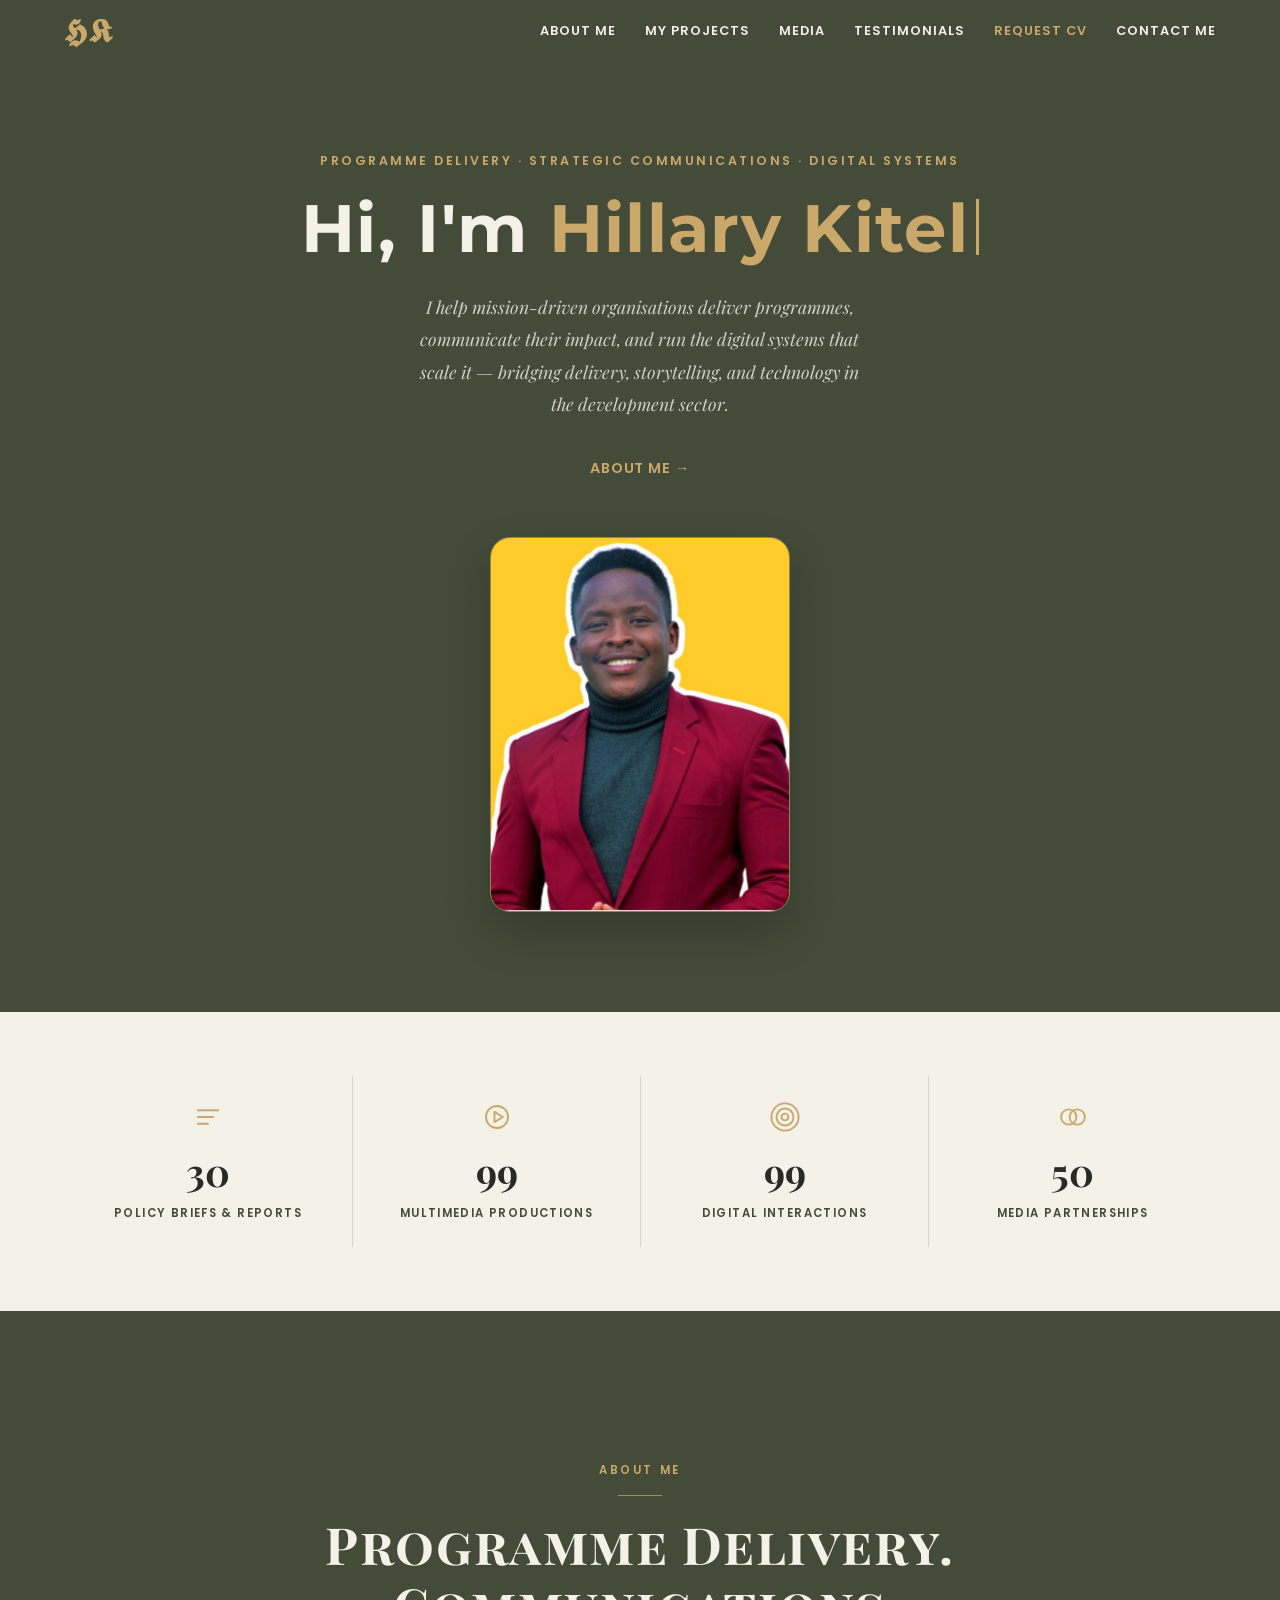
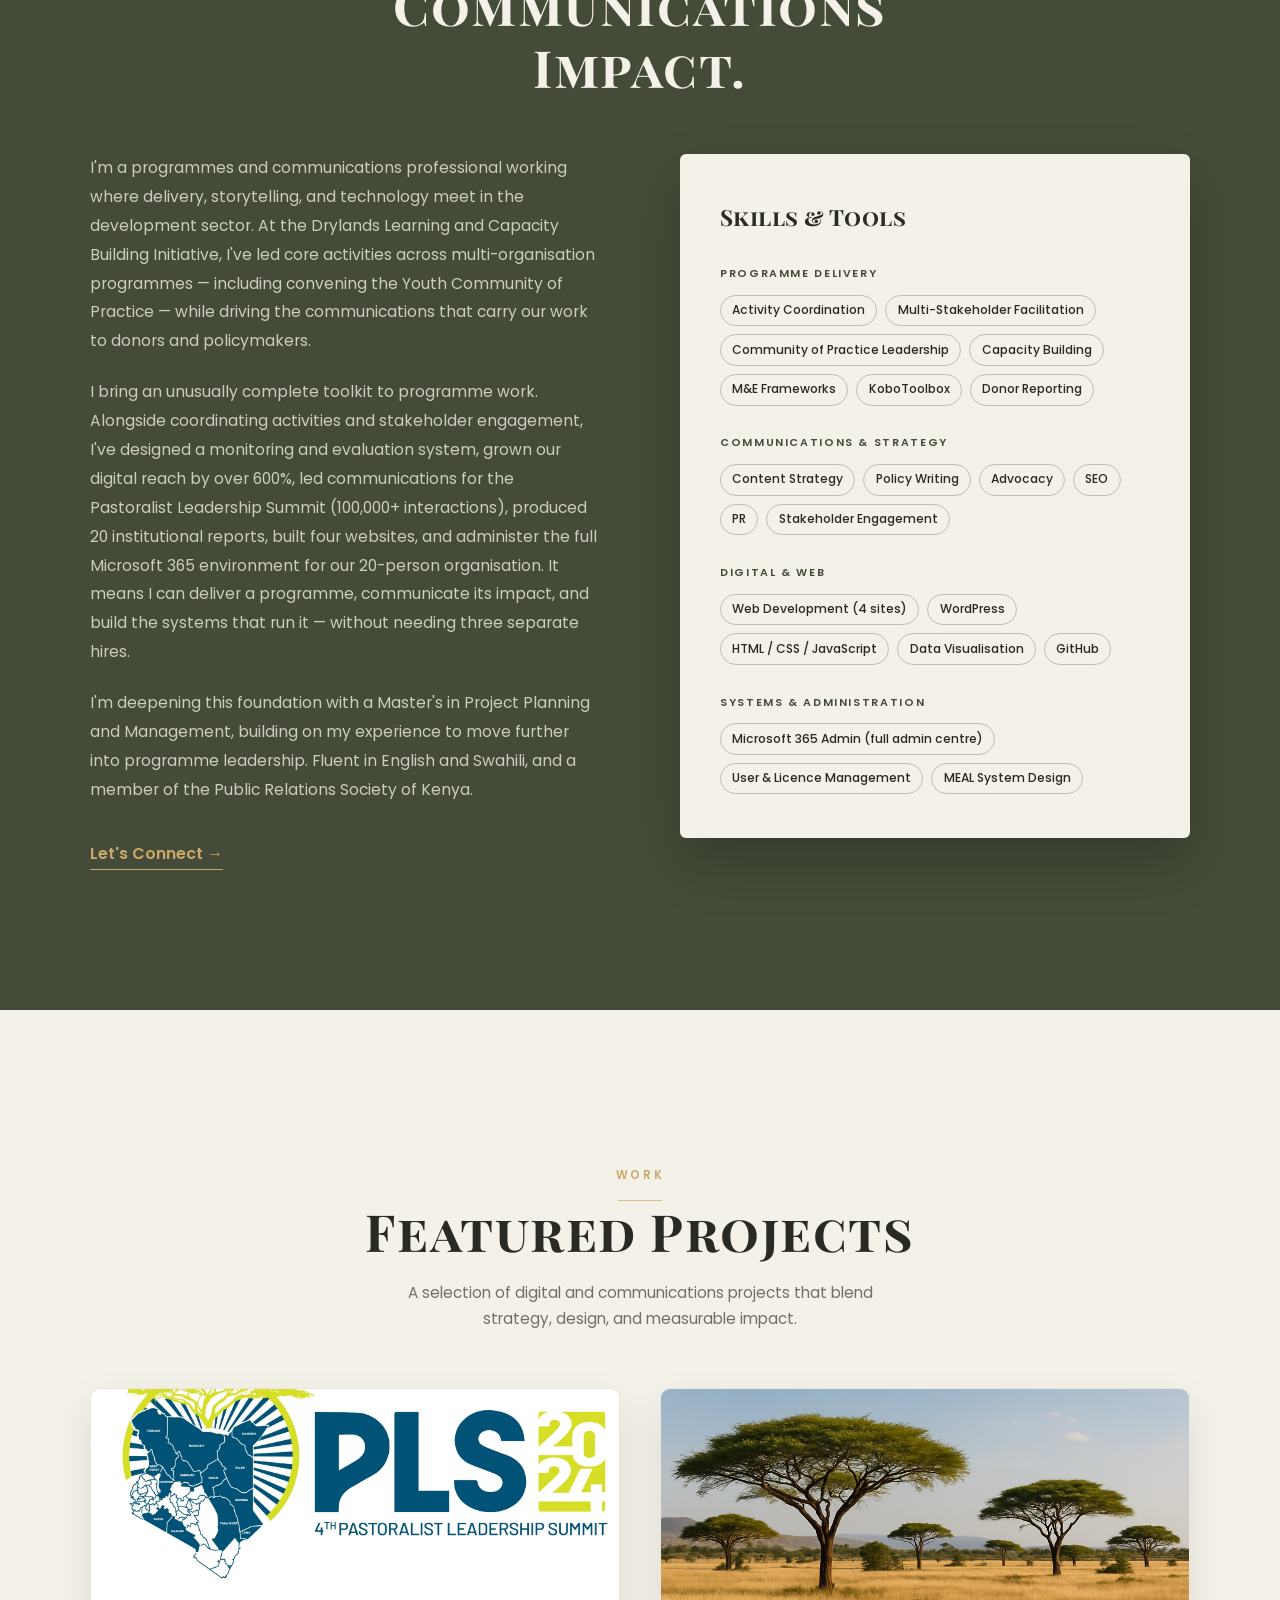
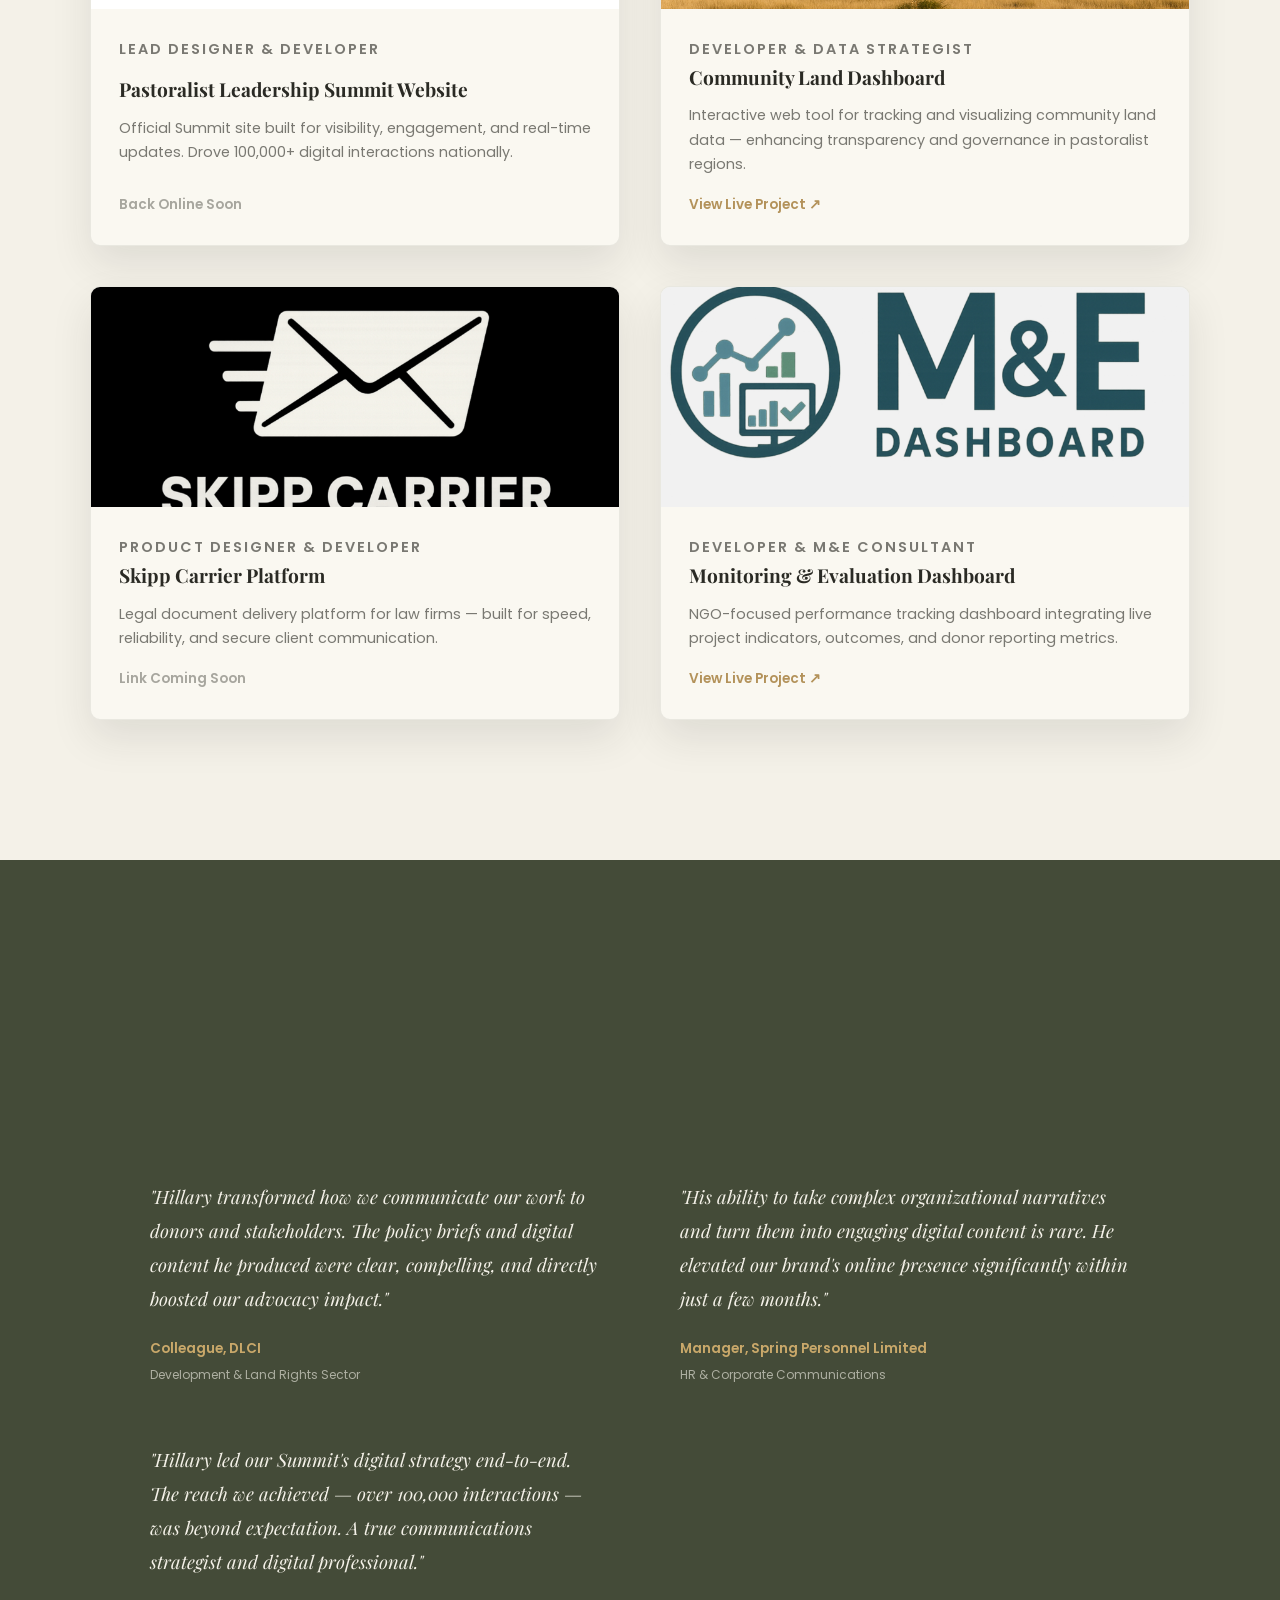
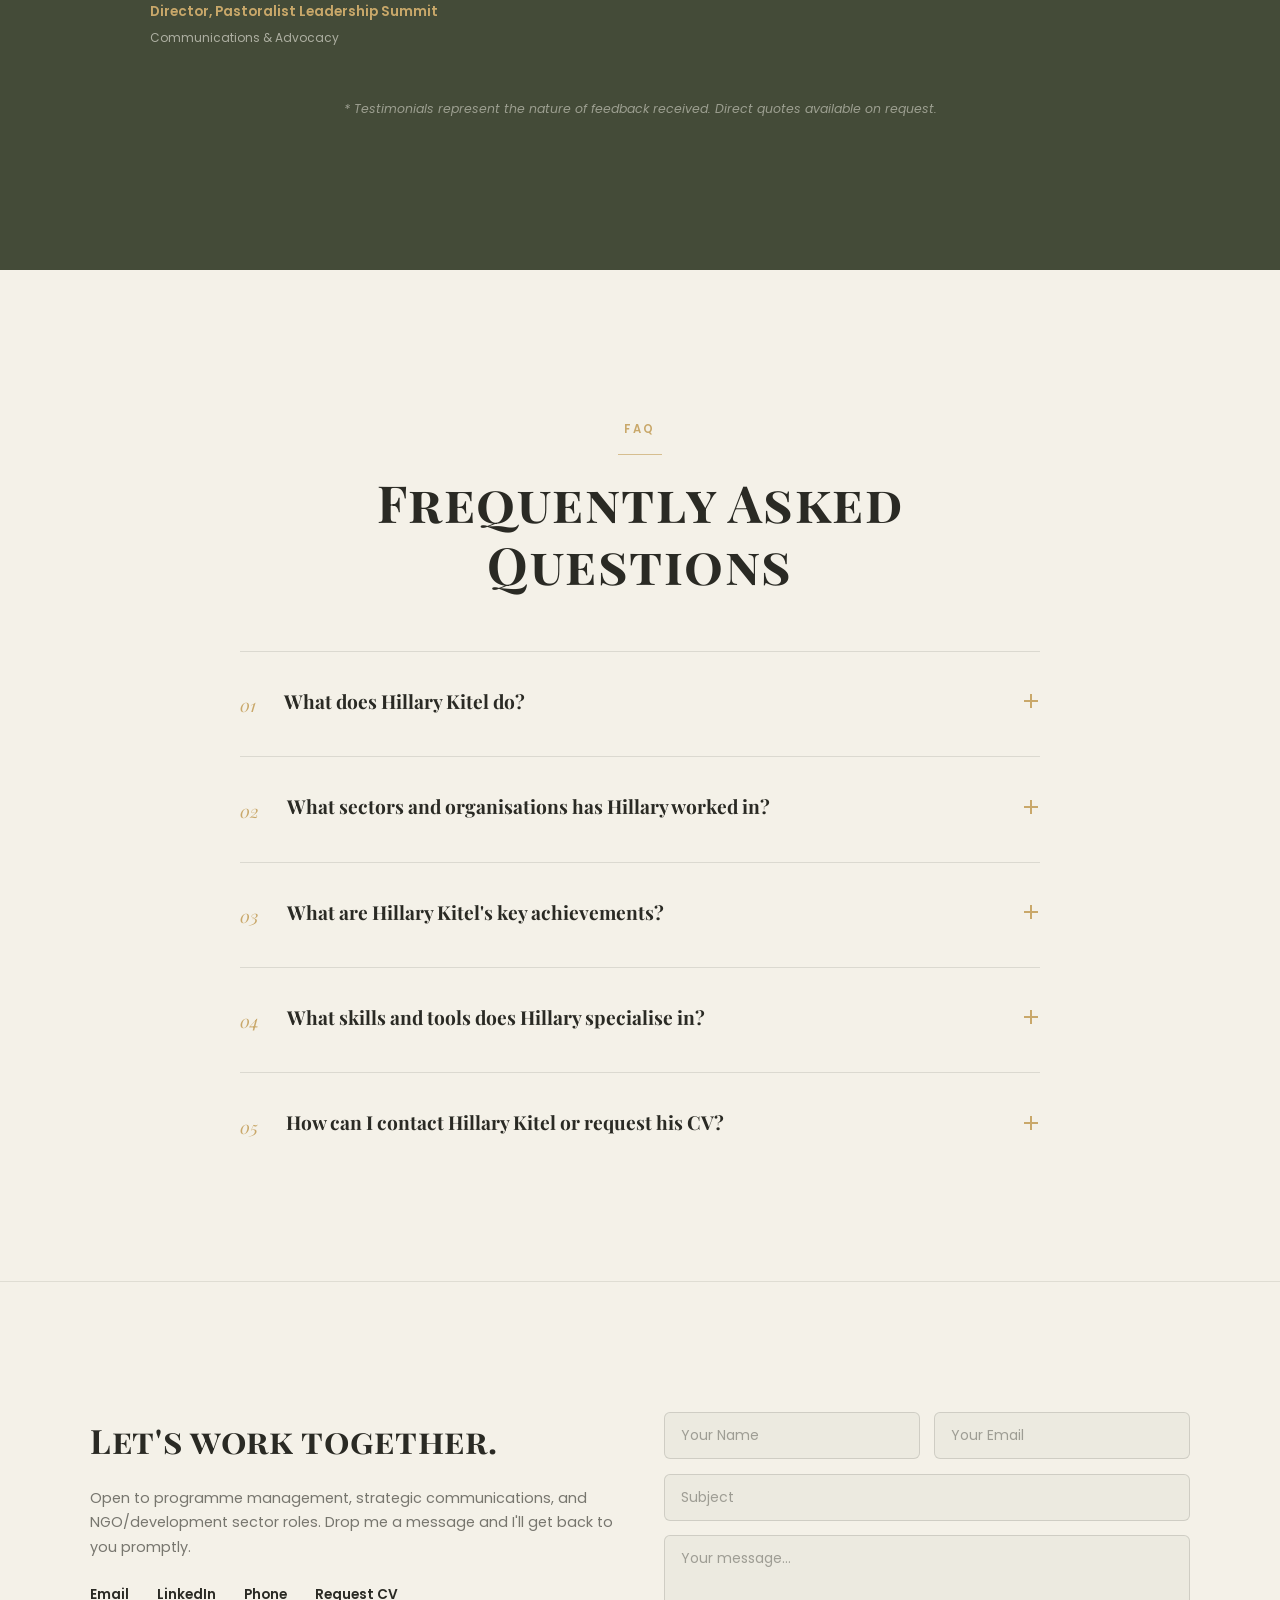
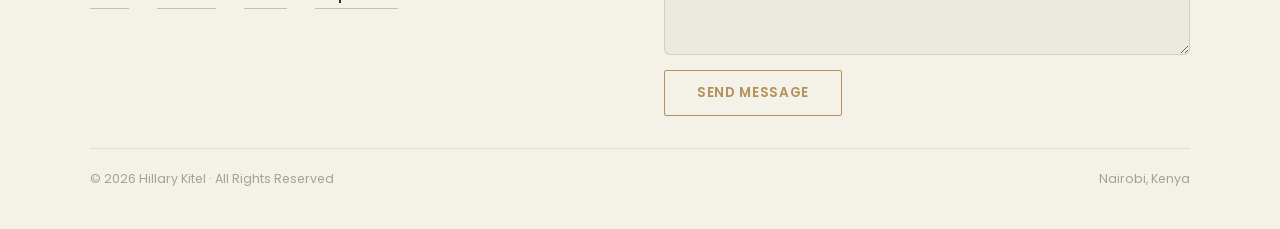
==== commit 12bde704: "Reposition site programmes-first and add full SEO/AEO layer Repositioning: hero, About narrative, sk" ====
--- a/index.html
+++ b/index.html
@@ -3,7 +3,127 @@
 <head>
   <meta charset="UTF-8" />
   <meta name="viewport" content="width=device-width, initial-scale=1.0" />
-  <title>Hillary Kitel | Portfolio</title>
+
+  <!-- Primary SEO -->
+  <title>Hillary Kitel — Programmes & Communications Professional</title>
+  <meta name="description" content="Hillary Kitel — Programmes & Communications professional in Nairobi, Kenya: project management, strategic communications, and digital systems for NGOs." />
+  <meta name="author" content="Hillary Kitel" />
+  <meta name="robots" content="index, follow" />
+  <link rel="canonical" href="https://kitel.site/" />
+
+  <!-- Open Graph -->
+  <meta property="og:type" content="website" />
+  <meta property="og:site_name" content="Hillary Kitel" />
+  <meta property="og:title" content="Hillary Kitel — Programmes & Communications Professional" />
+  <meta property="og:description" content="Hillary Kitel — Programmes & Communications professional in Nairobi, Kenya: project management, strategic communications, and digital systems for NGOs." />
+  <meta property="og:image" content="https://kitel.site/Images/profile.jpg" />
+  <meta property="og:url" content="https://kitel.site/" />
+
+  <!-- Twitter Card -->
+  <meta name="twitter:card" content="summary_large_image" />
+  <meta name="twitter:title" content="Hillary Kitel — Programmes & Communications Professional" />
+  <meta name="twitter:description" content="Hillary Kitel — Programmes & Communications professional in Nairobi, Kenya: project management, strategic communications, and digital systems for NGOs." />
+  <meta name="twitter:image" content="https://kitel.site/Images/profile.jpg" />
+
+  <!-- JSON-LD: Person (AEO / AI citation) -->
+  <script type="application/ld+json">
+  {
+    "@context": "https://schema.org",
+    "@type": "Person",
+    "name": "Hillary Pchumba Kitel",
+    "jobTitle": "Programmes & Communications Officer",
+    "worksFor": {
+      "@type": "Organization",
+      "name": "Drylands Learning & Capacity Building Initiative",
+      "alternateName": "DLCI"
+    },
+    "address": {
+      "@type": "PostalAddress",
+      "addressLocality": "Nairobi",
+      "addressCountry": "KE"
+    },
+    "email": "mailto:pchumbakitel@gmail.com",
+    "url": "https://kitel.site",
+    "image": "https://kitel.site/Images/profile.jpg",
+    "sameAs": [
+      "https://www.linkedin.com/in/kitel-hillary-19463020a/"
+    ],
+    "alumniOf": [
+      { "@type": "CollegeOrUniversity", "name": "The Cooperative University of Kenya" }
+    ],
+    "hasCredential": {
+      "@type": "EducationalOccupationalCredential",
+      "credentialCategory": "degree",
+      "educationalLevel": "Bachelor's degree",
+      "name": "BSc Cooperative Business (Marketing Option)"
+    },
+    "knowsAbout": [
+      "Programme Delivery",
+      "Project Management",
+      "Monitoring and Evaluation",
+      "Strategic Communications",
+      "Digital Systems",
+      "Web Development",
+      "Microsoft 365 Administration"
+    ],
+    "memberOf": {
+      "@type": "Organization",
+      "name": "Public Relations Society of Kenya",
+      "alternateName": "PRSK"
+    }
+  }
+  </script>
+
+  <!-- JSON-LD: FAQPage (AEO / AI citation) -->
+  <script type="application/ld+json">
+  {
+    "@context": "https://schema.org",
+    "@type": "FAQPage",
+    "mainEntity": [
+      {
+        "@type": "Question",
+        "name": "What does Hillary Kitel do?",
+        "acceptedAnswer": {
+          "@type": "Answer",
+          "text": "Hillary Pchumba Kitel is a programmes and communications professional based in Nairobi, Kenya, working across programme delivery, strategic communications, and digital systems in the NGO and development sector. As Programmes and Communications Officer at the Drylands Learning and Capacity Building Initiative (DLCI), he has led core activities on multi-organisation programmes — including convening the Youth Community of Practice — designed a monitoring and evaluation system, led high-impact communications campaigns, built four websites, and administers the organisation's Microsoft 365 environment. He is currently pursuing a Master's in Project Planning and Management."
+        }
+      },
+      {
+        "@type": "Question",
+        "name": "What sectors and organisations has Hillary worked in?",
+        "acceptedAnswer": {
+          "@type": "Answer",
+          "text": "Hillary has over four years of experience in the NGO and development sector, focusing on pastoralist land rights, policy advocacy, and community development. He has worked with the Drylands Learning and Capacity Building Initiative (DLCI), Spring Personnel Limited, and Mwalimu National Sacco, spanning programme delivery, development communications, corporate digital marketing, and customer engagement."
+        }
+      },
+      {
+        "@type": "Question",
+        "name": "What are Hillary Kitel's key achievements?",
+        "acceptedAnswer": {
+          "@type": "Answer",
+          "text": "Hillary has led core activities across multi-organisation programmes and supported three closed development projects improving the lives of over 100,000 beneficiaries. He grew his organisation's combined social media following by over 600% across four years, generating more than 500,000 impressions, and led communications for the Pastoralist Leadership Summit, achieving over 100,000 digital interactions. He has produced 20 institutional reports, edited 10 policy briefs, created over 10,000 photo and video assets, and designed a monitoring and evaluation system."
+        }
+      },
+      {
+        "@type": "Question",
+        "name": "What skills and tools does Hillary specialise in?",
+        "acceptedAnswer": {
+          "@type": "Answer",
+          "text": "Hillary combines programme delivery skills — activity coordination, multi-stakeholder facilitation, capacity building, and monitoring and evaluation (including KoboToolbox) — with strategic communications, digital marketing, and technical expertise. He builds websites (WordPress, HTML/CSS/JavaScript), works with data visualisation, and administers Microsoft 365 environments, making him a rare hybrid across programmes, communications, and digital systems."
+        }
+      },
+      {
+        "@type": "Question",
+        "name": "How can I contact Hillary Kitel or request his CV?",
+        "acceptedAnswer": {
+          "@type": "Answer",
+          "text": "You can contact Hillary via the contact form on this site, by email at pchumbakitel@gmail.com, or through LinkedIn. His CV is available on request — use the \"Request CV\" option and he will respond with a version tailored to the opportunity."
+        }
+      }
+    ]
+  }
+  </script>
+
   <link rel="preconnect" href="https://fonts.googleapis.com">
   <link rel="preconnect" href="https://fonts.gstatic.com" crossorigin>
   <link href="https://fonts.googleapis.com/css2?family=Playfair+Display:ital,wght@0,700;1,400&family=Poppins:wght@300;400;500;600;700&family=Montserrat:wght@700&family=UnifrakturCook:wght@700&display=swap" rel="stylesheet">
@@ -506,6 +626,114 @@
       color: rgba(244,241,232,0.5);
       font-style: italic;
     }
+
+    /* ── FAQ — cream, collapsible accordion ── */
+    #faq {
+      background: var(--cream);
+      padding: 150px 5% 140px;
+    }
+
+    .faq-list {
+      max-width: 800px;
+      margin: 0 auto;
+    }
+
+    .faq-item {
+      display: flex;
+      gap: 1.75rem;
+      padding: 2.25rem 0;
+      border-top: 1px solid rgba(42,42,36,0.12);
+    }
+    .faq-item:last-child { padding-bottom: 0; }
+
+    .faq-index {
+      flex-shrink: 0;
+      font-family: 'Playfair Display', serif;
+      font-style: italic;
+      font-size: 1.1rem;
+      color: var(--sand);
+      padding-top: 0.15rem;
+    }
+
+    .faq-body { flex: 1; min-width: 0; }
+
+    .faq-question-heading { margin: 0; }
+
+    .faq-trigger {
+      display: flex;
+      align-items: center;
+      justify-content: space-between;
+      gap: 1.5rem;
+      width: 100%;
+      background: none;
+      border: none;
+      padding: 0;
+      margin: 0;
+      cursor: pointer;
+      text-align: left;
+      font-family: 'Playfair Display', serif;
+      font-size: 1.2rem;
+      font-weight: 700;
+      line-height: 1.4;
+      color: var(--charcoal);
+    }
+    .faq-trigger:hover .faq-question-text { color: var(--sand-deep); }
+    .faq-trigger:focus-visible { outline: 2px solid var(--sand); outline-offset: 6px; border-radius: 2px; }
+
+    .faq-question-text { transition: color 0.4s var(--ease); }
+
+    .faq-icon {
+      position: relative;
+      flex-shrink: 0;
+      width: 18px;
+      height: 18px;
+    }
+    .faq-icon-h,
+    .faq-icon-v {
+      position: absolute;
+      top: 50%;
+      left: 50%;
+      background: var(--sand);
+      transform: translate(-50%, -50%);
+      transition: transform 0.4s var(--ease), opacity 0.4s var(--ease);
+    }
+    .faq-icon-h { width: 14px; height: 2px; }
+    .faq-icon-v { width: 2px; height: 14px; }
+    .faq-trigger[aria-expanded="true"] .faq-icon-v { transform: translate(-50%, -50%) rotate(90deg); opacity: 0; }
+
+    .faq-panel {
+      display: grid;
+      grid-template-rows: 0fr;
+      transition: grid-template-rows 0.5s var(--ease);
+    }
+    .faq-panel.is-open { grid-template-rows: 1fr; }
+
+    .faq-panel-inner {
+      overflow: hidden;
+      opacity: 0;
+      transition: opacity 0.35s var(--ease);
+    }
+    .faq-panel.is-open .faq-panel-inner { opacity: 1; transition-delay: 0.1s; }
+
+    .faq-answer {
+      color: rgba(42,42,36,0.68);
+      font-size: 0.975rem;
+      line-height: 1.85;
+      padding-top: 1rem;
+    }
+    .faq-answer a {
+      color: var(--sand-deep);
+      text-decoration: none;
+      border-bottom: 1px solid rgba(179,146,90,0.45);
+      transition: border-color 0.4s var(--ease), color 0.4s var(--ease);
+    }
+    .faq-answer a:hover { color: var(--charcoal); border-bottom-color: var(--charcoal); }
+
+    .faq-list .faq-item:nth-child(1) { --reveal-delay: 0s; }
+    .faq-list .faq-item:nth-child(2) { --reveal-delay: 0.08s; }
+    .faq-list .faq-item:nth-child(3) { --reveal-delay: 0.16s; }
+    .faq-list .faq-item:nth-child(4) { --reveal-delay: 0.24s; }
+    .faq-list .faq-item:nth-child(5) { --reveal-delay: 0.32s; }
 
     /* ── FOOTER — cream ── */
     footer {
@@ -672,6 +900,7 @@
       .about-grid { grid-template-columns: 1fr; }
       .projects-grid { grid-template-columns: 1fr; }
       .testimonials-grid { grid-template-columns: 1fr; }
+      .faq-item { gap: 1rem; }
       .footer-inner { grid-template-columns: 1fr; }
       .form-row { grid-template-columns: 1fr; }
       .nav-links { gap: 1rem; }
@@ -684,6 +913,7 @@
 <div class="scroll-progress" id="scrollProgress"></div>
 
 <!-- ═══ NAV ═══ -->
+<header>
 <nav>
   <a href="#top" class="nav-logo">𝕳𝕶</a>
   <ul class="nav-links">
@@ -695,24 +925,27 @@
     <li><a href="#footer">Contact Me</a></li>
   </ul>
 </nav>
+</header>
+
+<main>
 
 <!-- ═══ HERO ═══ -->
 <section id="top">
   <div class="hero-text">
-    <p class="hero-eyebrow">Strategic Communications &amp; Digital Marketing</p>
+    <p class="hero-eyebrow">Programme Delivery · Strategic Communications · Digital Systems</p>
     <h1 aria-label="Hi, I'm Hillary Kitel">
       <span aria-hidden="true"><span class="typed-prefix"></span><em class="typed-name"></em><span class="typing-cursor" id="typingCursor"></span></span>
     </h1>
-    <p class="hero-subtitle">Bridging policy, storytelling, and digital execution for measurable impact in the humanitarian &amp; development sector.</p>
+    <p class="hero-subtitle">I help mission-driven organisations deliver programmes, communicate their impact, and run the digital systems that scale it — bridging delivery, storytelling, and technology in the development sector.</p>
     <a href="#about" class="hero-cta">About Me →</a>
   </div>
   <div class="hero-img-wrap">
-    <img src="Images/profile.jpg" alt="Hillary Kitel" />
+    <img src="Images/profile.jpg" alt="Portrait of Hillary Kitel, Programmes & Communications Professional" />
   </div>
 </section>
 
 <!-- ═══ STATS BAR ═══ -->
-<div class="stats-bar">
+<section class="stats-bar" aria-label="Key metrics and achievements">
   <div class="stat reveal">
     <div class="stat-icon" aria-hidden="true">
       <svg viewBox="0 0 40 40" fill="none" stroke="currentColor" stroke-width="2.2" stroke-linecap="round">
@@ -755,60 +988,63 @@
     <span class="stat-number" data-target="50" data-suffix="+">0</span>
     <div class="stat-label">Media Partnerships</div>
   </a>
-</div>
+</section>
 
 <!-- ═══ ABOUT ═══ -->
 <section id="about">
   <div class="section-header reveal">
     <p class="section-label">About Me</p>
-    <h2 class="section-title">Comms Strategist. Digital Builder.</h2>
+    <h2 class="section-title">Programme Delivery. Communications Impact.</h2>
   </div>
   <div class="about-grid reveal">
     <div class="about-text">
-      <p>I'm a Strategic Communications and Digital Marketing professional with over three years of experience focused on achieving measurable impact within the NGO and development sector. My value lies in bridging high-level policy objectives and technical digital execution.</p>
-      <p>I spearhead end-to-end multimedia production — video, graphic design, photography — and am proficient in WordPress and SEO best practices. I transform complex institutional research into accessible, high-impact reports and digital assets.</p>
-      <p>Fluent in English and Swahili. Currently pursuing a Master's of Arts in Project Planning and management at the Catholic University of Eastern Africa.</p>
+      <p>I'm a programmes and communications professional working where delivery, storytelling, and technology meet in the development sector. At the Drylands Learning and Capacity Building Initiative, I've led core activities across multi-organisation programmes — including convening the Youth Community of Practice — while driving the communications that carry our work to donors and policymakers.</p>
+      <p>I bring an unusually complete toolkit to programme work. Alongside coordinating activities and stakeholder engagement, I've designed a monitoring and evaluation system, grown our digital reach by over 600%, led communications for the Pastoralist Leadership Summit (100,000+ interactions), produced 20 institutional reports, built four websites, and administer the full Microsoft 365 environment for our 20-person organisation. It means I can deliver a programme, communicate its impact, and build the systems that run it — without needing three separate hires.</p>
+      <p>I'm deepening this foundation with a Master's in Project Planning and Management, building on my experience to move further into programme leadership. Fluent in English and Swahili, and a member of the Public Relations Society of Kenya.</p>
       <a href="#footer" class="connect-link">Let's Connect →</a>
     </div>
 
     <div class="skills-panel">
       <h3>Skills &amp; Tools</h3>
+      <div class="skill-category reveal">
+        <span class="skill-cat-label">Programme Delivery</span>
+        <div class="skill-tags">
+          <span class="tag">Activity Coordination</span>
+          <span class="tag">Multi-Stakeholder Facilitation</span>
+          <span class="tag">Community of Practice Leadership</span>
+          <span class="tag">Capacity Building</span>
+          <span class="tag">M&amp;E Frameworks</span>
+          <span class="tag">KoboToolbox</span>
+          <span class="tag">Donor Reporting</span>
+        </div>
+      </div>
       <div class="skill-category reveal">
         <span class="skill-cat-label">Communications &amp; Strategy</span>
         <div class="skill-tags">
           <span class="tag">Content Strategy</span>
           <span class="tag">Policy Writing</span>
-          <span class="tag">Donor Reporting</span>
+          <span class="tag">Advocacy</span>
           <span class="tag">SEO</span>
-          <span class="tag">Advocacy</span>
+          <span class="tag">PR</span>
+          <span class="tag">Stakeholder Engagement</span>
         </div>
       </div>
       <div class="skill-category reveal">
         <span class="skill-cat-label">Digital &amp; Web</span>
         <div class="skill-tags">
+          <span class="tag">Web Development (4 sites)</span>
           <span class="tag">WordPress</span>
-          <span class="tag">HTML / CSS</span>
-          <span class="tag">JavaScript</span>
-          <span class="tag">Data Viz</span>
+          <span class="tag">HTML / CSS / JavaScript</span>
+          <span class="tag">Data Visualisation</span>
           <span class="tag">GitHub</span>
         </div>
       </div>
       <div class="skill-category reveal">
-        <span class="skill-cat-label">Multimedia Production</span>
+        <span class="skill-cat-label">Systems &amp; Administration</span>
         <div class="skill-tags">
-          <span class="tag">Video Editing</span>
-          <span class="tag">Graphic Design</span>
-          <span class="tag">Photography</span>
-          <span class="tag">Adobe Suite</span>
-          <span class="tag">Canva</span>
-        </div>
-      </div>
-      <div class="skill-category reveal">
-        <span class="skill-cat-label">Monitoring &amp; Evaluation</span>
-        <div class="skill-tags">
-          <span class="tag">M&amp;E Frameworks</span>
-          <span class="tag">Capacity Building</span>
-          <span class="tag">Impact Reporting</span>
+          <span class="tag">Microsoft 365 Admin (full admin centre)</span>
+          <span class="tag">User &amp; Licence Management</span>
+          <span class="tag">MEAL System Design</span>
         </div>
       </div>
     </div>
@@ -880,12 +1116,109 @@
   <p class="testimonial-note">* Testimonials represent the nature of feedback received. Direct quotes available on request.</p>
 </section>
 
+<!-- ═══ FAQ ═══ -->
+<section id="faq">
+  <div class="section-header reveal">
+    <p class="section-label">FAQ</p>
+    <h2 class="section-title">Frequently Asked Questions</h2>
+  </div>
+
+  <div class="faq-list">
+    <div class="faq-item reveal">
+      <span class="faq-index" aria-hidden="true">01</span>
+      <div class="faq-body">
+        <h3 class="faq-question-heading">
+          <button type="button" class="faq-trigger" id="faq-trigger-1" aria-expanded="false" aria-controls="faq-panel-1">
+            <span class="faq-question-text">What does Hillary Kitel do?</span>
+            <span class="faq-icon" aria-hidden="true"><span class="faq-icon-h"></span><span class="faq-icon-v"></span></span>
+          </button>
+        </h3>
+        <div class="faq-panel" id="faq-panel-1" role="region" aria-labelledby="faq-trigger-1">
+          <div class="faq-panel-inner">
+            <p class="faq-answer">Hillary Pchumba Kitel is a programmes and communications professional based in Nairobi, Kenya, working across programme delivery, strategic communications, and digital systems in the NGO and development sector. As Programmes and Communications Officer at the Drylands Learning and Capacity Building Initiative (DLCI), he has led core activities on multi-organisation programmes — including convening the Youth Community of Practice — designed a <a href="#projects">monitoring and evaluation system</a>, led high-impact communications campaigns, built <a href="#projects">four websites</a>, and administers the organisation's Microsoft 365 environment. He is currently pursuing a Master's in Project Planning and Management.</p>
+          </div>
+        </div>
+      </div>
+    </div>
+
+    <div class="faq-item reveal">
+      <span class="faq-index" aria-hidden="true">02</span>
+      <div class="faq-body">
+        <h3 class="faq-question-heading">
+          <button type="button" class="faq-trigger" id="faq-trigger-2" aria-expanded="false" aria-controls="faq-panel-2">
+            <span class="faq-question-text">What sectors and organisations has Hillary worked in?</span>
+            <span class="faq-icon" aria-hidden="true"><span class="faq-icon-h"></span><span class="faq-icon-v"></span></span>
+          </button>
+        </h3>
+        <div class="faq-panel" id="faq-panel-2" role="region" aria-labelledby="faq-trigger-2">
+          <div class="faq-panel-inner">
+            <p class="faq-answer">Hillary has over four years of experience in the NGO and development sector, focusing on pastoralist land rights, policy advocacy, and community development. He has worked with the Drylands Learning and Capacity Building Initiative (DLCI), Spring Personnel Limited, and Mwalimu National Sacco, spanning programme delivery, development communications, corporate digital marketing, and customer engagement.</p>
+          </div>
+        </div>
+      </div>
+    </div>
+
+    <div class="faq-item reveal">
+      <span class="faq-index" aria-hidden="true">03</span>
+      <div class="faq-body">
+        <h3 class="faq-question-heading">
+          <button type="button" class="faq-trigger" id="faq-trigger-3" aria-expanded="false" aria-controls="faq-panel-3">
+            <span class="faq-question-text">What are Hillary Kitel's key achievements?</span>
+            <span class="faq-icon" aria-hidden="true"><span class="faq-icon-h"></span><span class="faq-icon-v"></span></span>
+          </button>
+        </h3>
+        <div class="faq-panel" id="faq-panel-3" role="region" aria-labelledby="faq-trigger-3">
+          <div class="faq-panel-inner">
+            <p class="faq-answer">Hillary has led core activities across multi-organisation programmes and supported three closed development projects improving the lives of over 100,000 beneficiaries. He grew his organisation's combined social media following by over 600% across four years, generating more than 500,000 impressions, and led communications for the <a href="#projects">Pastoralist Leadership Summit</a>, achieving over 100,000 digital interactions. He has produced 20 institutional <a href="reports.html">reports</a>, edited 10 policy briefs, created over 10,000 <a href="media.html">photo and video assets</a>, and designed a <a href="#projects">monitoring and evaluation system</a>.</p>
+          </div>
+        </div>
+      </div>
+    </div>
+
+    <div class="faq-item reveal">
+      <span class="faq-index" aria-hidden="true">04</span>
+      <div class="faq-body">
+        <h3 class="faq-question-heading">
+          <button type="button" class="faq-trigger" id="faq-trigger-4" aria-expanded="false" aria-controls="faq-panel-4">
+            <span class="faq-question-text">What skills and tools does Hillary specialise in?</span>
+            <span class="faq-icon" aria-hidden="true"><span class="faq-icon-h"></span><span class="faq-icon-v"></span></span>
+          </button>
+        </h3>
+        <div class="faq-panel" id="faq-panel-4" role="region" aria-labelledby="faq-trigger-4">
+          <div class="faq-panel-inner">
+            <p class="faq-answer">Hillary combines programme delivery skills — activity coordination, multi-stakeholder facilitation, capacity building, and monitoring and evaluation (including KoboToolbox) — with strategic communications, digital marketing, and technical expertise. He builds websites (WordPress, HTML/CSS/JavaScript), works with data visualisation, and administers Microsoft 365 environments, making him a rare hybrid across programmes, communications, and digital systems.</p>
+          </div>
+        </div>
+      </div>
+    </div>
+
+    <div class="faq-item reveal">
+      <span class="faq-index" aria-hidden="true">05</span>
+      <div class="faq-body">
+        <h3 class="faq-question-heading">
+          <button type="button" class="faq-trigger" id="faq-trigger-5" aria-expanded="false" aria-controls="faq-panel-5">
+            <span class="faq-question-text">How can I contact Hillary Kitel or request his CV?</span>
+            <span class="faq-icon" aria-hidden="true"><span class="faq-icon-h"></span><span class="faq-icon-v"></span></span>
+          </button>
+        </h3>
+        <div class="faq-panel" id="faq-panel-5" role="region" aria-labelledby="faq-trigger-5">
+          <div class="faq-panel-inner">
+            <p class="faq-answer">You can contact Hillary via the <a href="#footer">contact form</a> on this site, by <a href="mailto:pchumbakitel@gmail.com">email</a> at pchumbakitel@gmail.com, or through <a href="https://www.linkedin.com/in/kitel-hillary-19463020a/" target="_blank" rel="noopener noreferrer">LinkedIn</a>. His CV is available on request — use the "Request CV" option and he will respond with a version tailored to the opportunity.</p>
+          </div>
+        </div>
+      </div>
+    </div>
+  </div>
+</section>
+
+</main>
+
 <!-- ═══ FOOTER / CONTACT ═══ -->
 <footer id="footer">
   <div class="footer-inner">
     <div class="footer-info reveal">
       <h2>Let's work together.</h2>
-      <p>Open to strategic communications, digital marketing, and NGO/development sector roles. Drop me a message and I'll get back to you promptly.</p>
+      <p>Open to programme management, strategic communications, and NGO/development sector roles. Drop me a message and I'll get back to you promptly.</p>
       <div class="footer-socials">
         <a href="mailto:pchumbakitel@gmail.com">Email</a>
         <a href="https://www.linkedin.com/in/kitel-hillary-19463020a/" target="_blank">LinkedIn</a>
@@ -1061,6 +1394,16 @@
   }, { threshold: 0.12 });
   document.querySelectorAll('.reveal').forEach(r => revealObserver.observe(r));
 
+  // ── FAQ accordion ── multiple panels can be open at once, no auto-close
+  document.querySelectorAll('.faq-trigger').forEach(trigger => {
+    trigger.addEventListener('click', () => {
+      const isOpen = trigger.getAttribute('aria-expanded') === 'true';
+      trigger.setAttribute('aria-expanded', String(!isOpen));
+      const panel = document.getElementById(trigger.getAttribute('aria-controls'));
+      if (panel) panel.classList.toggle('is-open', !isOpen);
+    });
+  });
+
   // ── Contact form ──
   function handleFormSubmit() {
     const name    = document.getElementById('fname').value.trim();
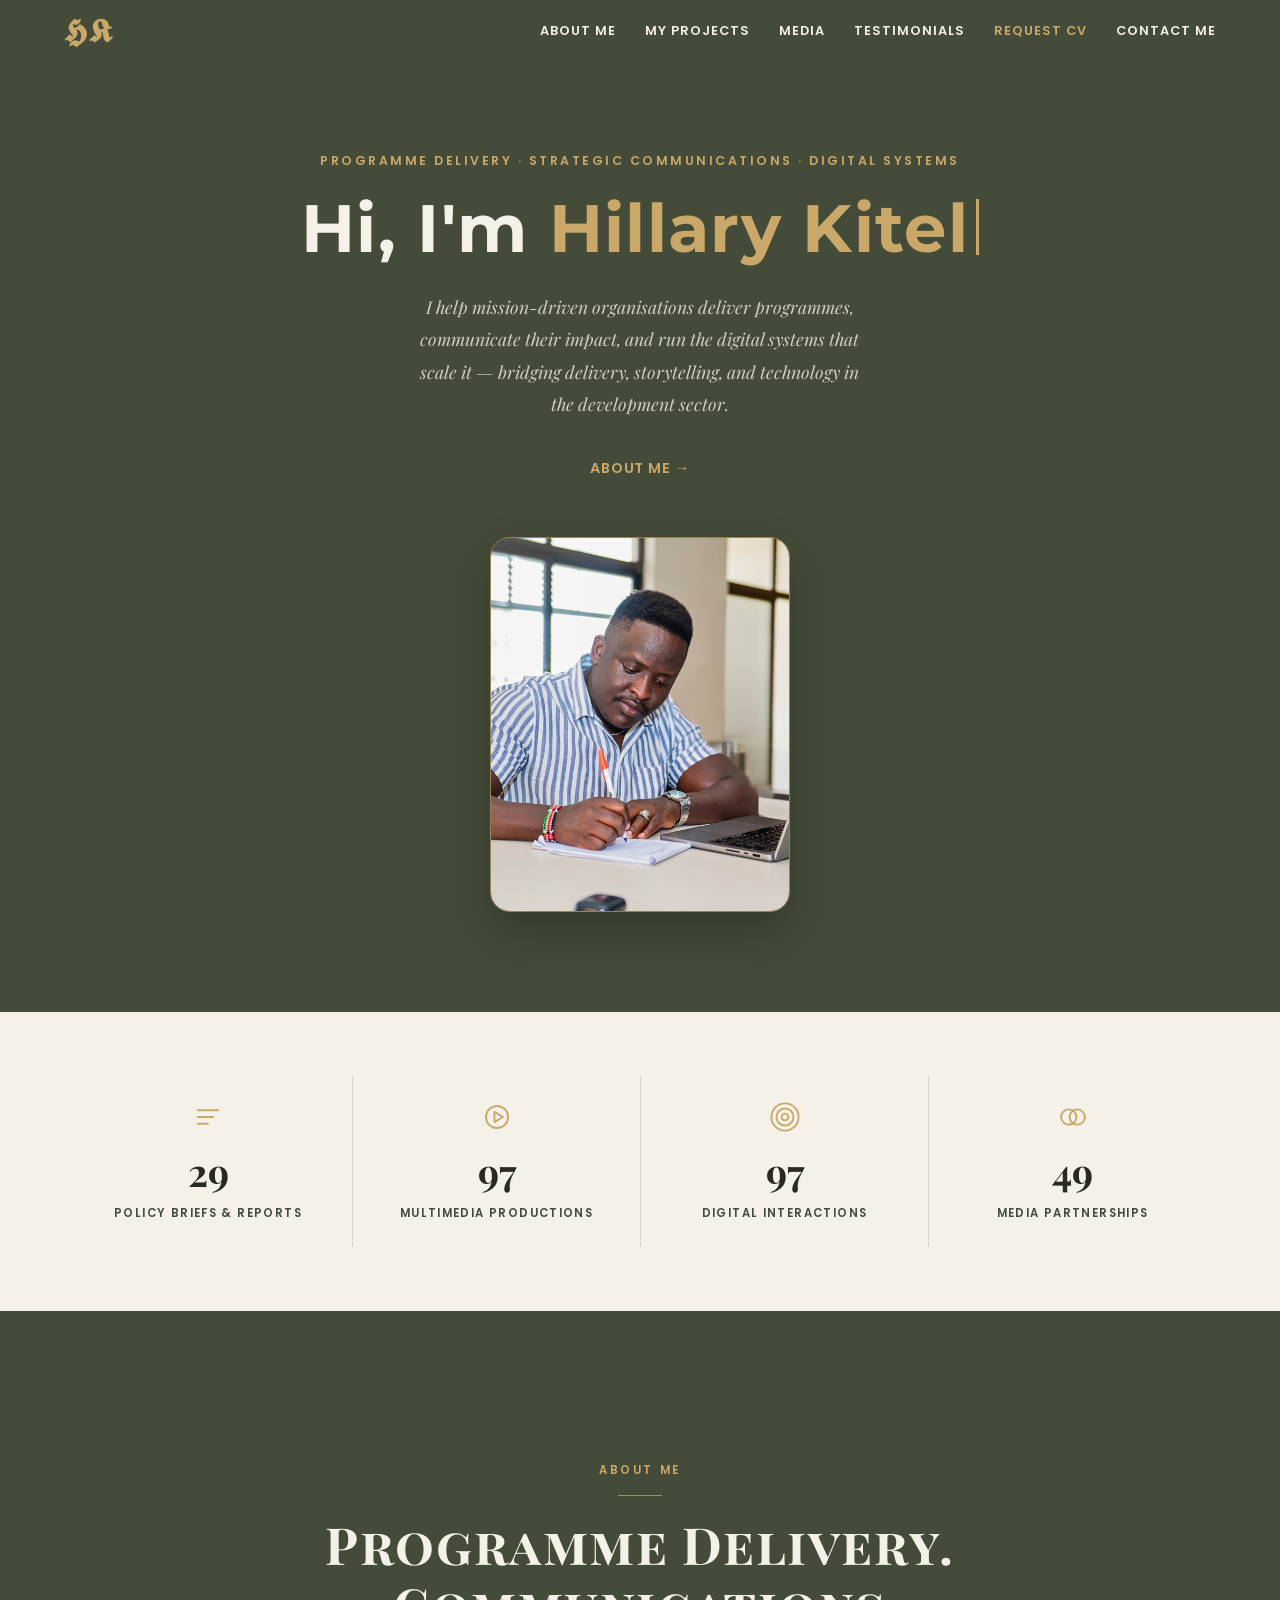
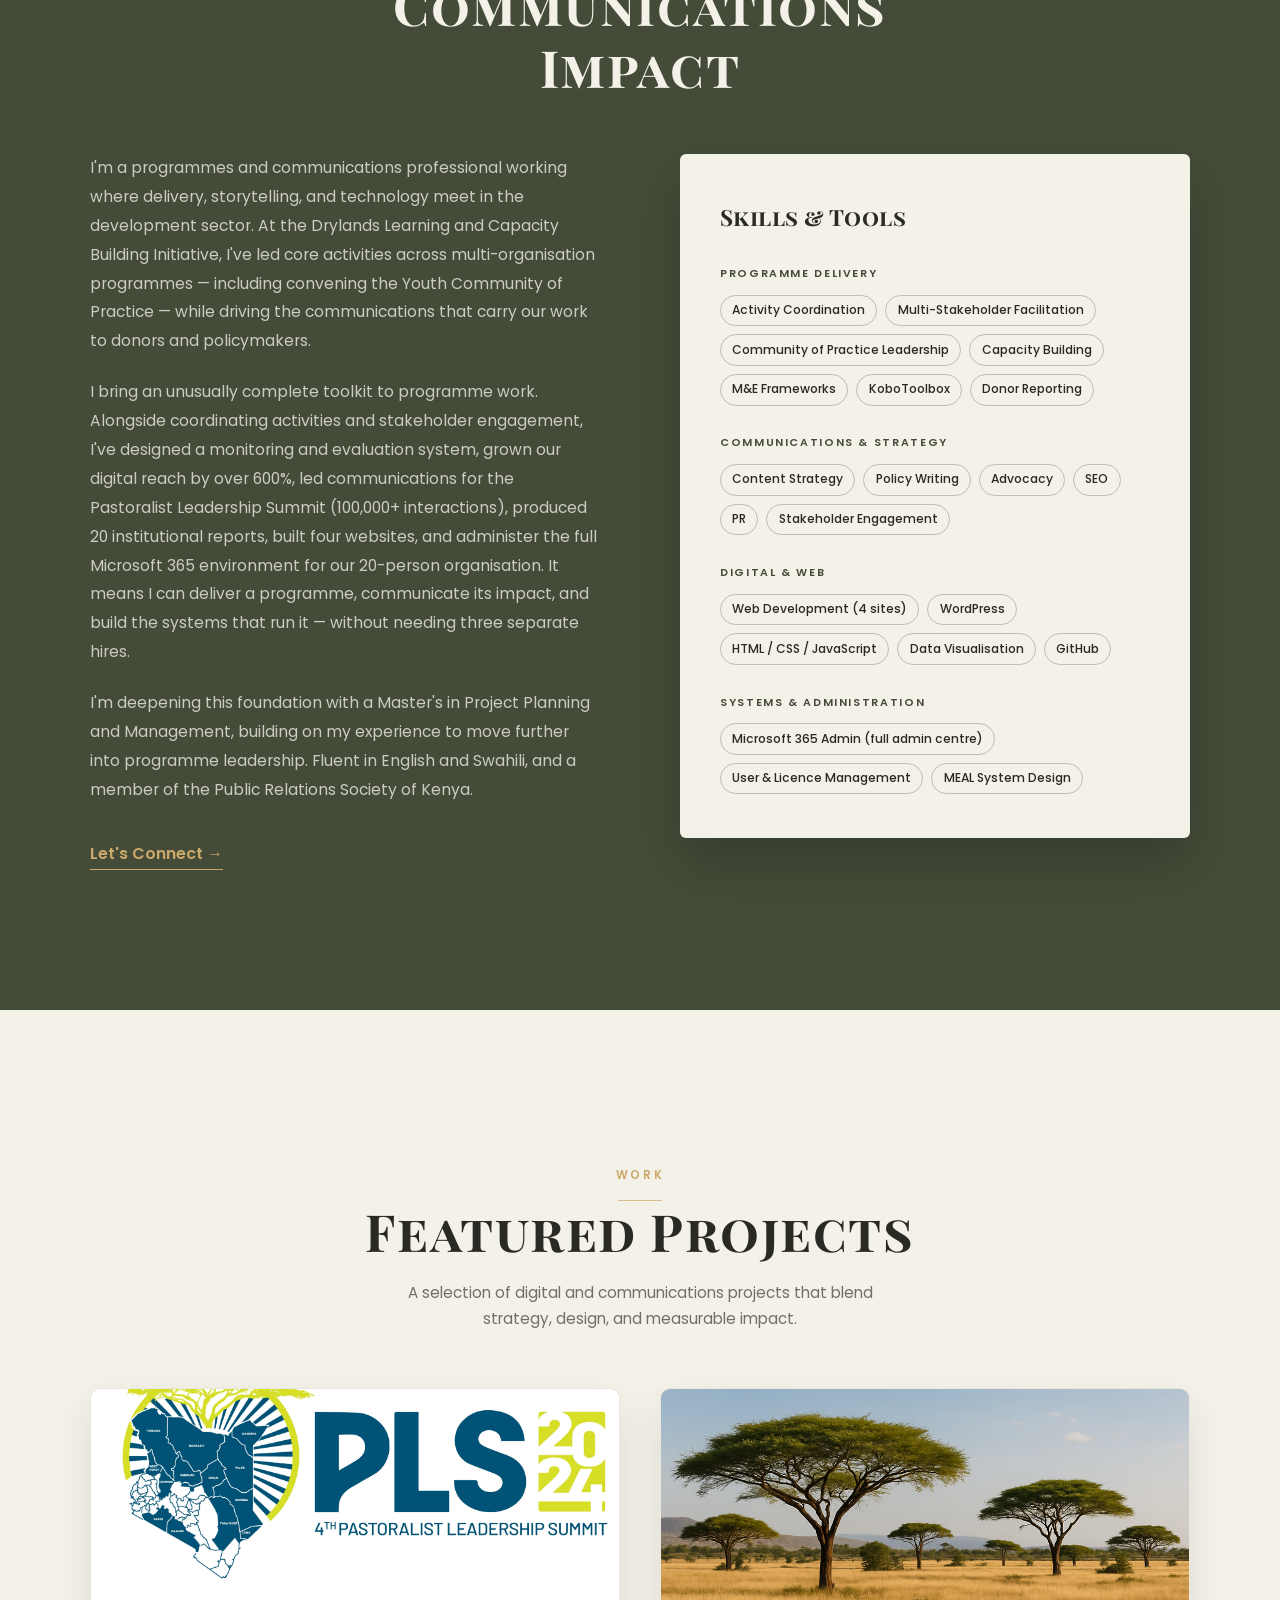
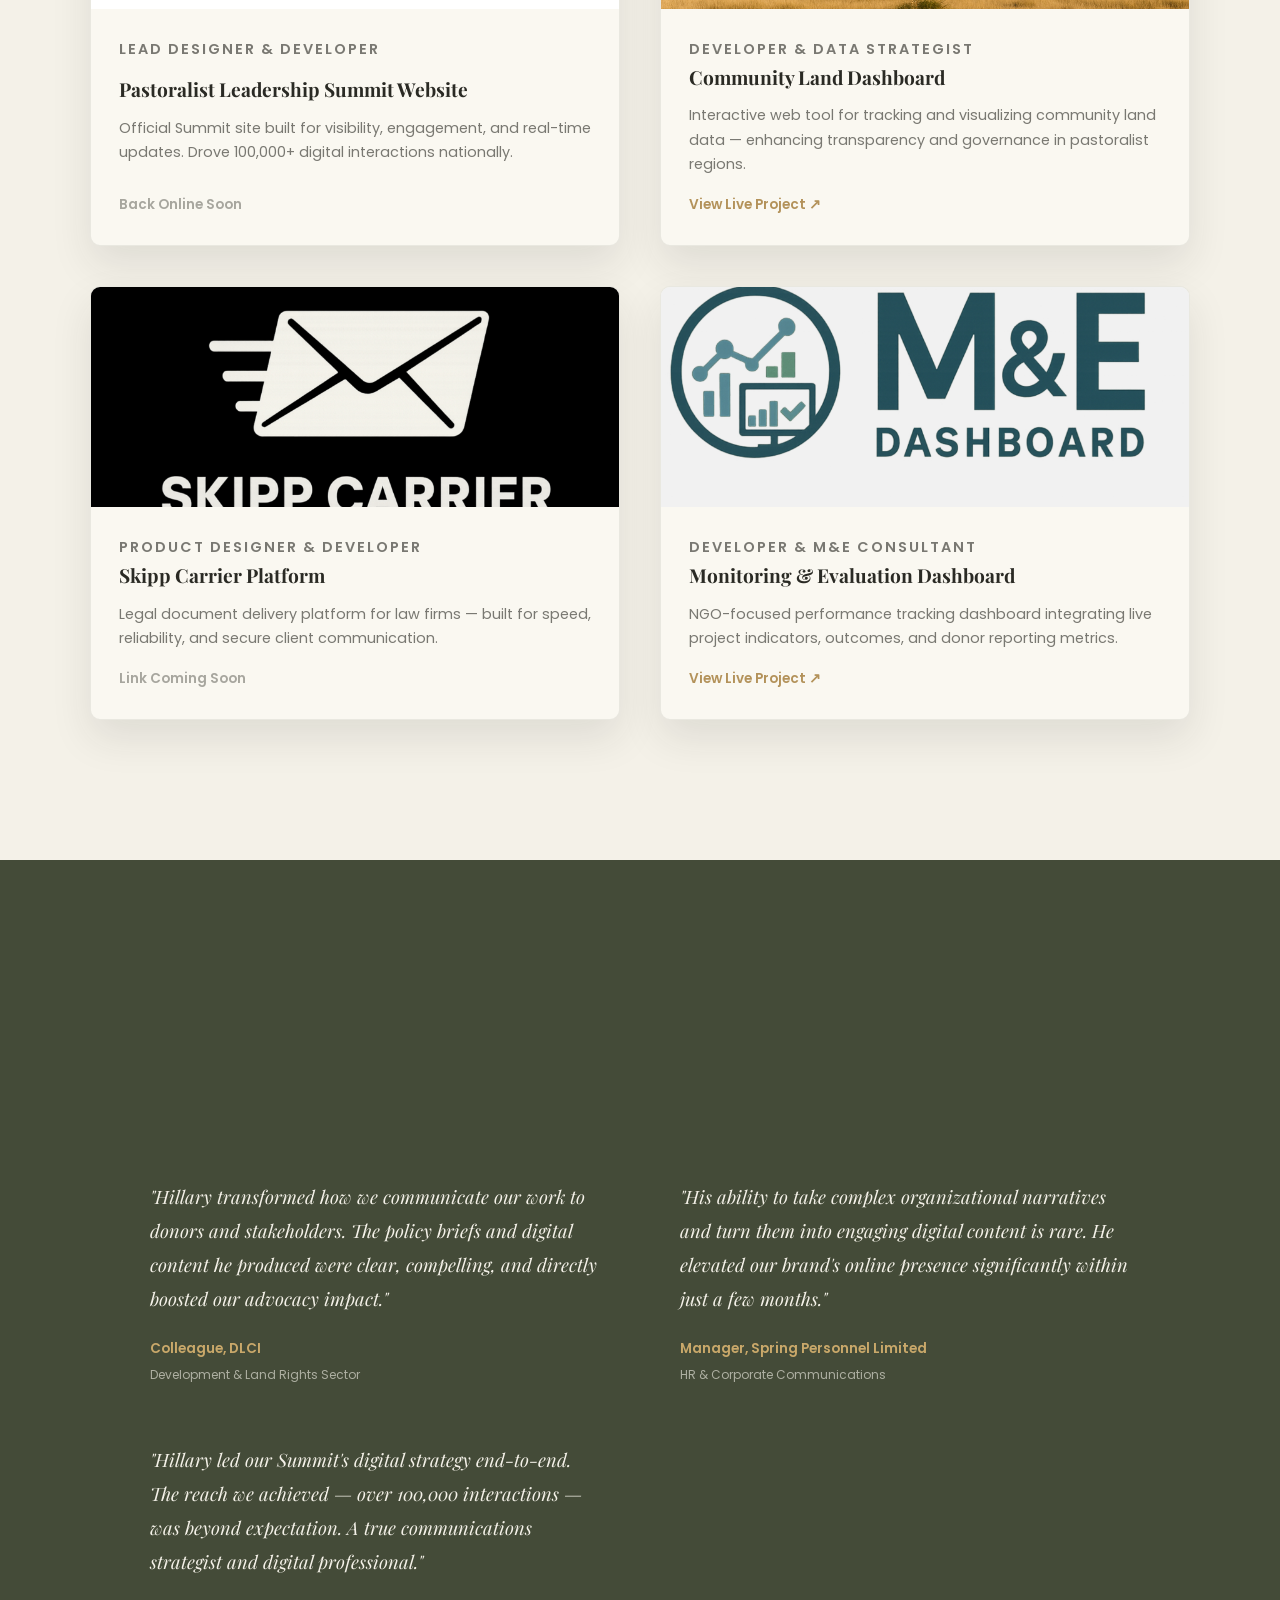
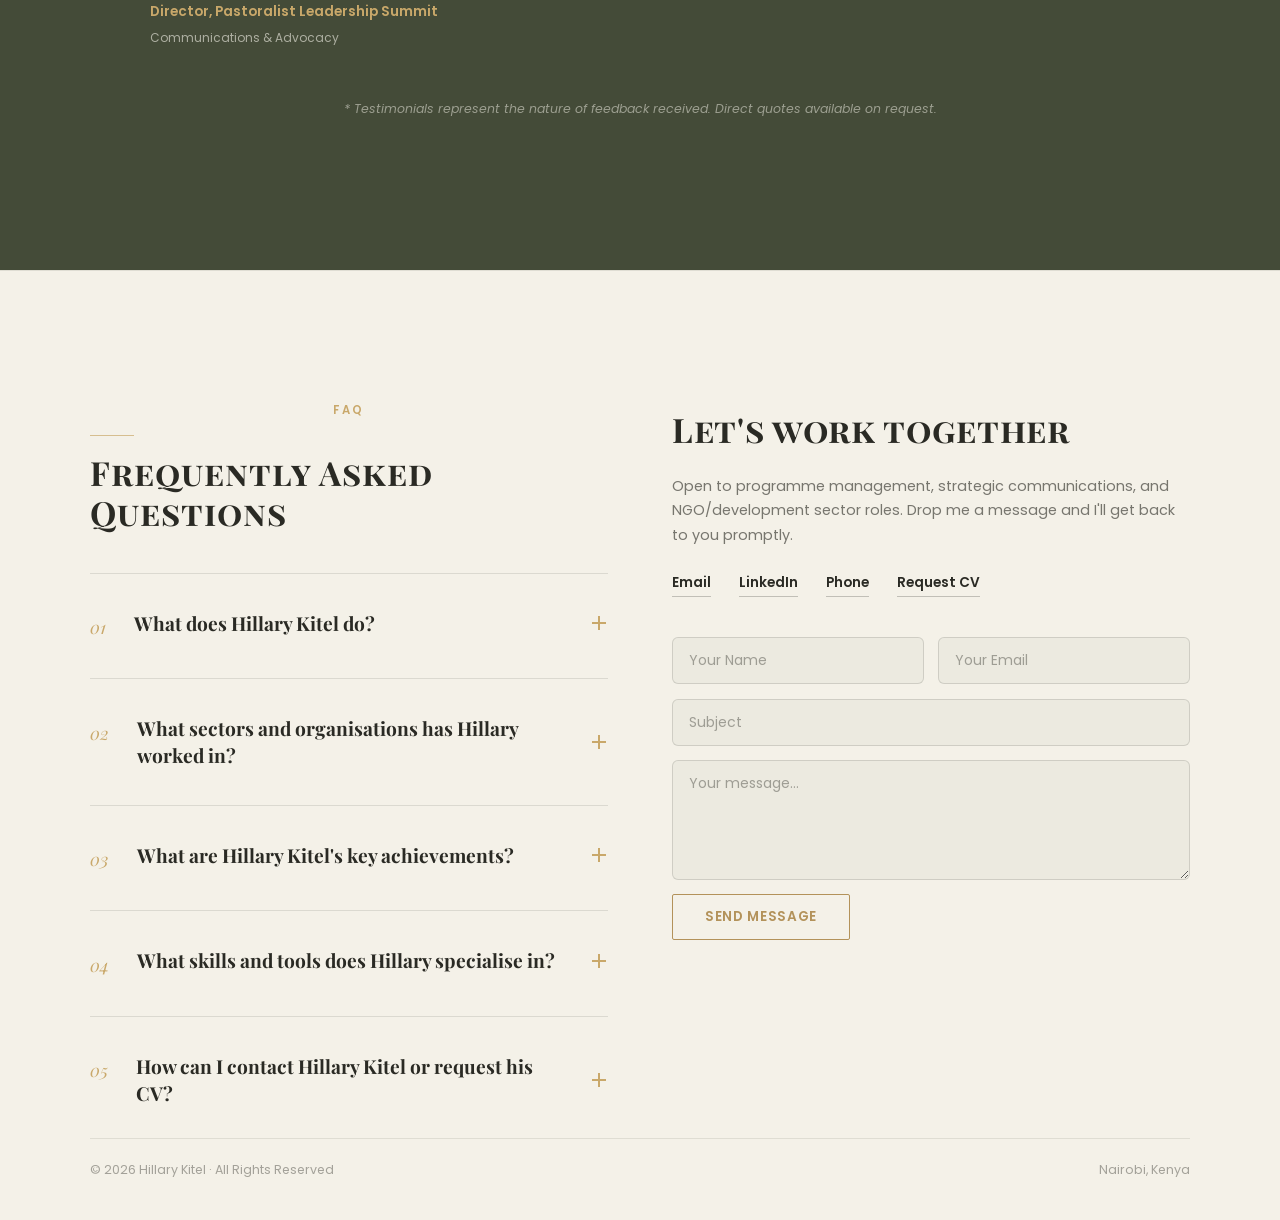
==== commit fc590b53: "Merge FAQ into footer as two-column layout Removes headings' trailing periods and folds the standalo" ====
--- a/index.html
+++ b/index.html
@@ -627,15 +627,18 @@
       font-style: italic;
     }
 
-    /* ── FAQ — cream, collapsible accordion ── */
-    #faq {
-      background: var(--cream);
-      padding: 150px 5% 140px;
-    }
+    /* ── FAQ — collapsible accordion, lives in the footer's left column ── */
+    .footer-faq-header {
+      max-width: none;
+      margin: 0 0 2.5rem;
+      text-align: left;
+    }
+    .footer-faq-header .section-label::after { margin: 0.9rem 0 0; }
+    .footer-faq-header .section-title { text-align: left; font-size: clamp(1.7rem, 2.6vw, 2.3rem); }
 
     .faq-list {
-      max-width: 800px;
-      margin: 0 auto;
+      max-width: none;
+      margin: 0;
     }
 
     .faq-item {
@@ -748,9 +751,13 @@
       margin: 0 auto;
       display: grid;
       grid-template-columns: 1fr 1fr;
-      gap: 3rem;
+      gap: 4rem;
       align-items: start;
     }
+
+    .footer-faq { min-width: 0; }
+
+    .footer-contact { display: flex; flex-direction: column; gap: 2.5rem; }
 
     .footer-info h2 {
       font-family: 'Playfair Display', serif;
@@ -901,7 +908,9 @@
       .projects-grid { grid-template-columns: 1fr; }
       .testimonials-grid { grid-template-columns: 1fr; }
       .faq-item { gap: 1rem; }
-      .footer-inner { grid-template-columns: 1fr; }
+      .footer-inner { grid-template-columns: 1fr; gap: 3.5rem; }
+      .footer-contact { order: 1; }
+      .footer-faq { order: 2; }
       .form-row { grid-template-columns: 1fr; }
       .nav-links { gap: 1rem; }
       .nav-links li:not(:last-child):not(:nth-last-child(2)) { display: none; }
@@ -994,7 +1003,7 @@
 <section id="about">
   <div class="section-header reveal">
     <p class="section-label">About Me</p>
-    <h2 class="section-title">Programme Delivery. Communications Impact.</h2>
+    <h2 class="section-title">Programme Delivery. Communications Impact</h2>
   </div>
   <div class="about-grid reveal">
     <div class="about-text">
@@ -1116,127 +1125,128 @@
   <p class="testimonial-note">* Testimonials represent the nature of feedback received. Direct quotes available on request.</p>
 </section>
 
-<!-- ═══ FAQ ═══ -->
-<section id="faq">
-  <div class="section-header reveal">
-    <p class="section-label">FAQ</p>
-    <h2 class="section-title">Frequently Asked Questions</h2>
-  </div>
-
-  <div class="faq-list">
-    <div class="faq-item reveal">
-      <span class="faq-index" aria-hidden="true">01</span>
-      <div class="faq-body">
-        <h3 class="faq-question-heading">
-          <button type="button" class="faq-trigger" id="faq-trigger-1" aria-expanded="false" aria-controls="faq-panel-1">
-            <span class="faq-question-text">What does Hillary Kitel do?</span>
-            <span class="faq-icon" aria-hidden="true"><span class="faq-icon-h"></span><span class="faq-icon-v"></span></span>
-          </button>
-        </h3>
-        <div class="faq-panel" id="faq-panel-1" role="region" aria-labelledby="faq-trigger-1">
-          <div class="faq-panel-inner">
-            <p class="faq-answer">Hillary Pchumba Kitel is a programmes and communications professional based in Nairobi, Kenya, working across programme delivery, strategic communications, and digital systems in the NGO and development sector. As Programmes and Communications Officer at the Drylands Learning and Capacity Building Initiative (DLCI), he has led core activities on multi-organisation programmes — including convening the Youth Community of Practice — designed a <a href="#projects">monitoring and evaluation system</a>, led high-impact communications campaigns, built <a href="#projects">four websites</a>, and administers the organisation's Microsoft 365 environment. He is currently pursuing a Master's in Project Planning and Management.</p>
+</main>
+
+<!-- ═══ FOOTER / CONTACT + FAQ ═══ -->
+<footer id="footer">
+  <div class="footer-inner">
+    <div class="footer-faq">
+      <div class="section-header footer-faq-header reveal">
+        <p class="section-label">FAQ</p>
+        <h2 class="section-title">Frequently Asked Questions</h2>
+      </div>
+
+      <div class="faq-list">
+        <div class="faq-item reveal">
+          <span class="faq-index" aria-hidden="true">01</span>
+          <div class="faq-body">
+            <h3 class="faq-question-heading">
+              <button type="button" class="faq-trigger" id="faq-trigger-1" aria-expanded="false" aria-controls="faq-panel-1">
+                <span class="faq-question-text">What does Hillary Kitel do?</span>
+                <span class="faq-icon" aria-hidden="true"><span class="faq-icon-h"></span><span class="faq-icon-v"></span></span>
+              </button>
+            </h3>
+            <div class="faq-panel" id="faq-panel-1" role="region" aria-labelledby="faq-trigger-1">
+              <div class="faq-panel-inner">
+                <p class="faq-answer">Hillary Pchumba Kitel is a programmes and communications professional based in Nairobi, Kenya, working across programme delivery, strategic communications, and digital systems in the NGO and development sector. As Programmes and Communications Officer at the Drylands Learning and Capacity Building Initiative (DLCI), he has led core activities on multi-organisation programmes — including convening the Youth Community of Practice — designed a <a href="#projects">monitoring and evaluation system</a>, led high-impact communications campaigns, built <a href="#projects">four websites</a>, and administers the organisation's Microsoft 365 environment. He is currently pursuing a Master's in Project Planning and Management.</p>
+              </div>
+            </div>
+          </div>
+        </div>
+
+        <div class="faq-item reveal">
+          <span class="faq-index" aria-hidden="true">02</span>
+          <div class="faq-body">
+            <h3 class="faq-question-heading">
+              <button type="button" class="faq-trigger" id="faq-trigger-2" aria-expanded="false" aria-controls="faq-panel-2">
+                <span class="faq-question-text">What sectors and organisations has Hillary worked in?</span>
+                <span class="faq-icon" aria-hidden="true"><span class="faq-icon-h"></span><span class="faq-icon-v"></span></span>
+              </button>
+            </h3>
+            <div class="faq-panel" id="faq-panel-2" role="region" aria-labelledby="faq-trigger-2">
+              <div class="faq-panel-inner">
+                <p class="faq-answer">Hillary has over four years of experience in the NGO and development sector, focusing on pastoralist land rights, policy advocacy, and community development. He has worked with the Drylands Learning and Capacity Building Initiative (DLCI), Spring Personnel Limited, and Mwalimu National Sacco, spanning programme delivery, development communications, corporate digital marketing, and customer engagement.</p>
+              </div>
+            </div>
+          </div>
+        </div>
+
+        <div class="faq-item reveal">
+          <span class="faq-index" aria-hidden="true">03</span>
+          <div class="faq-body">
+            <h3 class="faq-question-heading">
+              <button type="button" class="faq-trigger" id="faq-trigger-3" aria-expanded="false" aria-controls="faq-panel-3">
+                <span class="faq-question-text">What are Hillary Kitel's key achievements?</span>
+                <span class="faq-icon" aria-hidden="true"><span class="faq-icon-h"></span><span class="faq-icon-v"></span></span>
+              </button>
+            </h3>
+            <div class="faq-panel" id="faq-panel-3" role="region" aria-labelledby="faq-trigger-3">
+              <div class="faq-panel-inner">
+                <p class="faq-answer">Hillary has led core activities across multi-organisation programmes and supported three closed development projects improving the lives of over 100,000 beneficiaries. He grew his organisation's combined social media following by over 600% across four years, generating more than 500,000 impressions, and led communications for the <a href="#projects">Pastoralist Leadership Summit</a>, achieving over 100,000 digital interactions. He has produced 20 institutional <a href="reports.html">reports</a>, edited 10 policy briefs, created over 10,000 <a href="media.html">photo and video assets</a>, and designed a <a href="#projects">monitoring and evaluation system</a>.</p>
+              </div>
+            </div>
+          </div>
+        </div>
+
+        <div class="faq-item reveal">
+          <span class="faq-index" aria-hidden="true">04</span>
+          <div class="faq-body">
+            <h3 class="faq-question-heading">
+              <button type="button" class="faq-trigger" id="faq-trigger-4" aria-expanded="false" aria-controls="faq-panel-4">
+                <span class="faq-question-text">What skills and tools does Hillary specialise in?</span>
+                <span class="faq-icon" aria-hidden="true"><span class="faq-icon-h"></span><span class="faq-icon-v"></span></span>
+              </button>
+            </h3>
+            <div class="faq-panel" id="faq-panel-4" role="region" aria-labelledby="faq-trigger-4">
+              <div class="faq-panel-inner">
+                <p class="faq-answer">Hillary combines programme delivery skills — activity coordination, multi-stakeholder facilitation, capacity building, and monitoring and evaluation (including KoboToolbox) — with strategic communications, digital marketing, and technical expertise. He builds websites (WordPress, HTML/CSS/JavaScript), works with data visualisation, and administers Microsoft 365 environments, making him a rare hybrid across programmes, communications, and digital systems.</p>
+              </div>
+            </div>
+          </div>
+        </div>
+
+        <div class="faq-item reveal">
+          <span class="faq-index" aria-hidden="true">05</span>
+          <div class="faq-body">
+            <h3 class="faq-question-heading">
+              <button type="button" class="faq-trigger" id="faq-trigger-5" aria-expanded="false" aria-controls="faq-panel-5">
+                <span class="faq-question-text">How can I contact Hillary Kitel or request his CV?</span>
+                <span class="faq-icon" aria-hidden="true"><span class="faq-icon-h"></span><span class="faq-icon-v"></span></span>
+              </button>
+            </h3>
+            <div class="faq-panel" id="faq-panel-5" role="region" aria-labelledby="faq-trigger-5">
+              <div class="faq-panel-inner">
+                <p class="faq-answer">You can contact Hillary via the <a href="#footer">contact form</a> on this site, by <a href="mailto:pchumbakitel@gmail.com">email</a> at pchumbakitel@gmail.com, or through <a href="https://www.linkedin.com/in/kitel-hillary-19463020a/" target="_blank" rel="noopener noreferrer">LinkedIn</a>. His CV is available on request — use the "Request CV" option and he will respond with a version tailored to the opportunity.</p>
+              </div>
+            </div>
           </div>
         </div>
       </div>
     </div>
 
-    <div class="faq-item reveal">
-      <span class="faq-index" aria-hidden="true">02</span>
-      <div class="faq-body">
-        <h3 class="faq-question-heading">
-          <button type="button" class="faq-trigger" id="faq-trigger-2" aria-expanded="false" aria-controls="faq-panel-2">
-            <span class="faq-question-text">What sectors and organisations has Hillary worked in?</span>
-            <span class="faq-icon" aria-hidden="true"><span class="faq-icon-h"></span><span class="faq-icon-v"></span></span>
-          </button>
-        </h3>
-        <div class="faq-panel" id="faq-panel-2" role="region" aria-labelledby="faq-trigger-2">
-          <div class="faq-panel-inner">
-            <p class="faq-answer">Hillary has over four years of experience in the NGO and development sector, focusing on pastoralist land rights, policy advocacy, and community development. He has worked with the Drylands Learning and Capacity Building Initiative (DLCI), Spring Personnel Limited, and Mwalimu National Sacco, spanning programme delivery, development communications, corporate digital marketing, and customer engagement.</p>
-          </div>
+    <div class="footer-contact">
+      <div class="footer-info reveal">
+        <h2>Let's work together</h2>
+        <p>Open to programme management, strategic communications, and NGO/development sector roles. Drop me a message and I'll get back to you promptly.</p>
+        <div class="footer-socials">
+          <a href="mailto:pchumbakitel@gmail.com">Email</a>
+          <a href="https://www.linkedin.com/in/kitel-hillary-19463020a/" target="_blank">LinkedIn</a>
+          <span onclick="this.textContent = '+254 713 546 522'">Phone</span>
+          <a href="#footer" onclick="prefillForm()">Request CV</a>
         </div>
       </div>
-    </div>
-
-    <div class="faq-item reveal">
-      <span class="faq-index" aria-hidden="true">03</span>
-      <div class="faq-body">
-        <h3 class="faq-question-heading">
-          <button type="button" class="faq-trigger" id="faq-trigger-3" aria-expanded="false" aria-controls="faq-panel-3">
-            <span class="faq-question-text">What are Hillary Kitel's key achievements?</span>
-            <span class="faq-icon" aria-hidden="true"><span class="faq-icon-h"></span><span class="faq-icon-v"></span></span>
-          </button>
-        </h3>
-        <div class="faq-panel" id="faq-panel-3" role="region" aria-labelledby="faq-trigger-3">
-          <div class="faq-panel-inner">
-            <p class="faq-answer">Hillary has led core activities across multi-organisation programmes and supported three closed development projects improving the lives of over 100,000 beneficiaries. He grew his organisation's combined social media following by over 600% across four years, generating more than 500,000 impressions, and led communications for the <a href="#projects">Pastoralist Leadership Summit</a>, achieving over 100,000 digital interactions. He has produced 20 institutional <a href="reports.html">reports</a>, edited 10 policy briefs, created over 10,000 <a href="media.html">photo and video assets</a>, and designed a <a href="#projects">monitoring and evaluation system</a>.</p>
+
+      <div class="reveal">
+        <div class="contact-form">
+          <div class="form-row">
+            <input type="text" id="fname" placeholder="Your Name" />
+            <input type="email" id="femail" placeholder="Your Email" />
           </div>
+          <input type="text" id="fsubject" placeholder="Subject" />
+          <textarea id="fmessage" placeholder="Your message…"></textarea>
+          <button class="btn-send" onclick="handleFormSubmit()">Send Message</button>
+          <div class="form-success" id="formSuccess">✓ Thanks! I'll be in touch shortly.</div>
         </div>
-      </div>
-    </div>
-
-    <div class="faq-item reveal">
-      <span class="faq-index" aria-hidden="true">04</span>
-      <div class="faq-body">
-        <h3 class="faq-question-heading">
-          <button type="button" class="faq-trigger" id="faq-trigger-4" aria-expanded="false" aria-controls="faq-panel-4">
-            <span class="faq-question-text">What skills and tools does Hillary specialise in?</span>
-            <span class="faq-icon" aria-hidden="true"><span class="faq-icon-h"></span><span class="faq-icon-v"></span></span>
-          </button>
-        </h3>
-        <div class="faq-panel" id="faq-panel-4" role="region" aria-labelledby="faq-trigger-4">
-          <div class="faq-panel-inner">
-            <p class="faq-answer">Hillary combines programme delivery skills — activity coordination, multi-stakeholder facilitation, capacity building, and monitoring and evaluation (including KoboToolbox) — with strategic communications, digital marketing, and technical expertise. He builds websites (WordPress, HTML/CSS/JavaScript), works with data visualisation, and administers Microsoft 365 environments, making him a rare hybrid across programmes, communications, and digital systems.</p>
-          </div>
-        </div>
-      </div>
-    </div>
-
-    <div class="faq-item reveal">
-      <span class="faq-index" aria-hidden="true">05</span>
-      <div class="faq-body">
-        <h3 class="faq-question-heading">
-          <button type="button" class="faq-trigger" id="faq-trigger-5" aria-expanded="false" aria-controls="faq-panel-5">
-            <span class="faq-question-text">How can I contact Hillary Kitel or request his CV?</span>
-            <span class="faq-icon" aria-hidden="true"><span class="faq-icon-h"></span><span class="faq-icon-v"></span></span>
-          </button>
-        </h3>
-        <div class="faq-panel" id="faq-panel-5" role="region" aria-labelledby="faq-trigger-5">
-          <div class="faq-panel-inner">
-            <p class="faq-answer">You can contact Hillary via the <a href="#footer">contact form</a> on this site, by <a href="mailto:pchumbakitel@gmail.com">email</a> at pchumbakitel@gmail.com, or through <a href="https://www.linkedin.com/in/kitel-hillary-19463020a/" target="_blank" rel="noopener noreferrer">LinkedIn</a>. His CV is available on request — use the "Request CV" option and he will respond with a version tailored to the opportunity.</p>
-          </div>
-        </div>
-      </div>
-    </div>
-  </div>
-</section>
-
-</main>
-
-<!-- ═══ FOOTER / CONTACT ═══ -->
-<footer id="footer">
-  <div class="footer-inner">
-    <div class="footer-info reveal">
-      <h2>Let's work together.</h2>
-      <p>Open to programme management, strategic communications, and NGO/development sector roles. Drop me a message and I'll get back to you promptly.</p>
-      <div class="footer-socials">
-        <a href="mailto:pchumbakitel@gmail.com">Email</a>
-        <a href="https://www.linkedin.com/in/kitel-hillary-19463020a/" target="_blank">LinkedIn</a>
-        <span onclick="this.textContent = '+254 713 546 522'">Phone</span>
-        <a href="#footer" onclick="prefillForm()">Request CV</a>
-      </div>
-    </div>
-
-    <div class="reveal">
-      <div class="contact-form">
-        <div class="form-row">
-          <input type="text" id="fname" placeholder="Your Name" />
-          <input type="email" id="femail" placeholder="Your Email" />
-        </div>
-        <input type="text" id="fsubject" placeholder="Subject" />
-        <textarea id="fmessage" placeholder="Your message…"></textarea>
-        <button class="btn-send" onclick="handleFormSubmit()">Send Message</button>
-        <div class="form-success" id="formSuccess">✓ Thanks! I'll be in touch shortly.</div>
       </div>
     </div>
   </div>
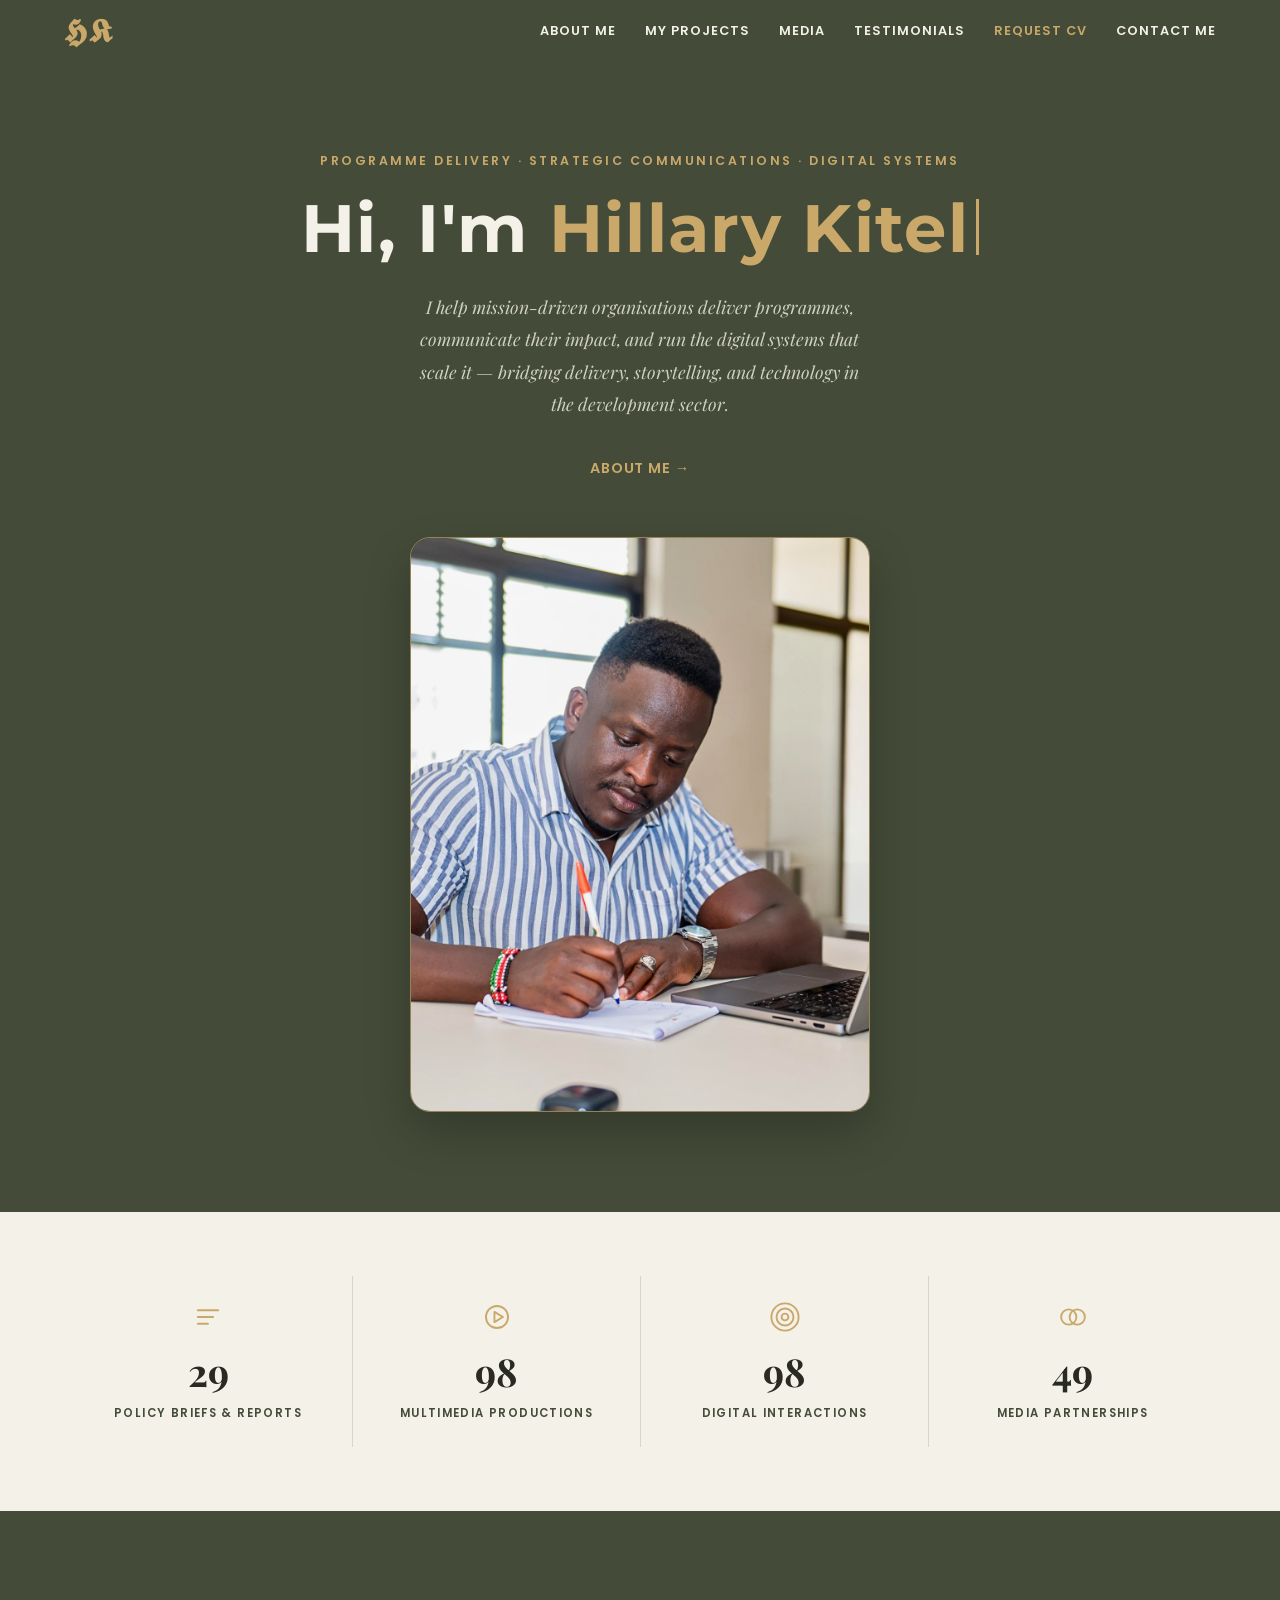
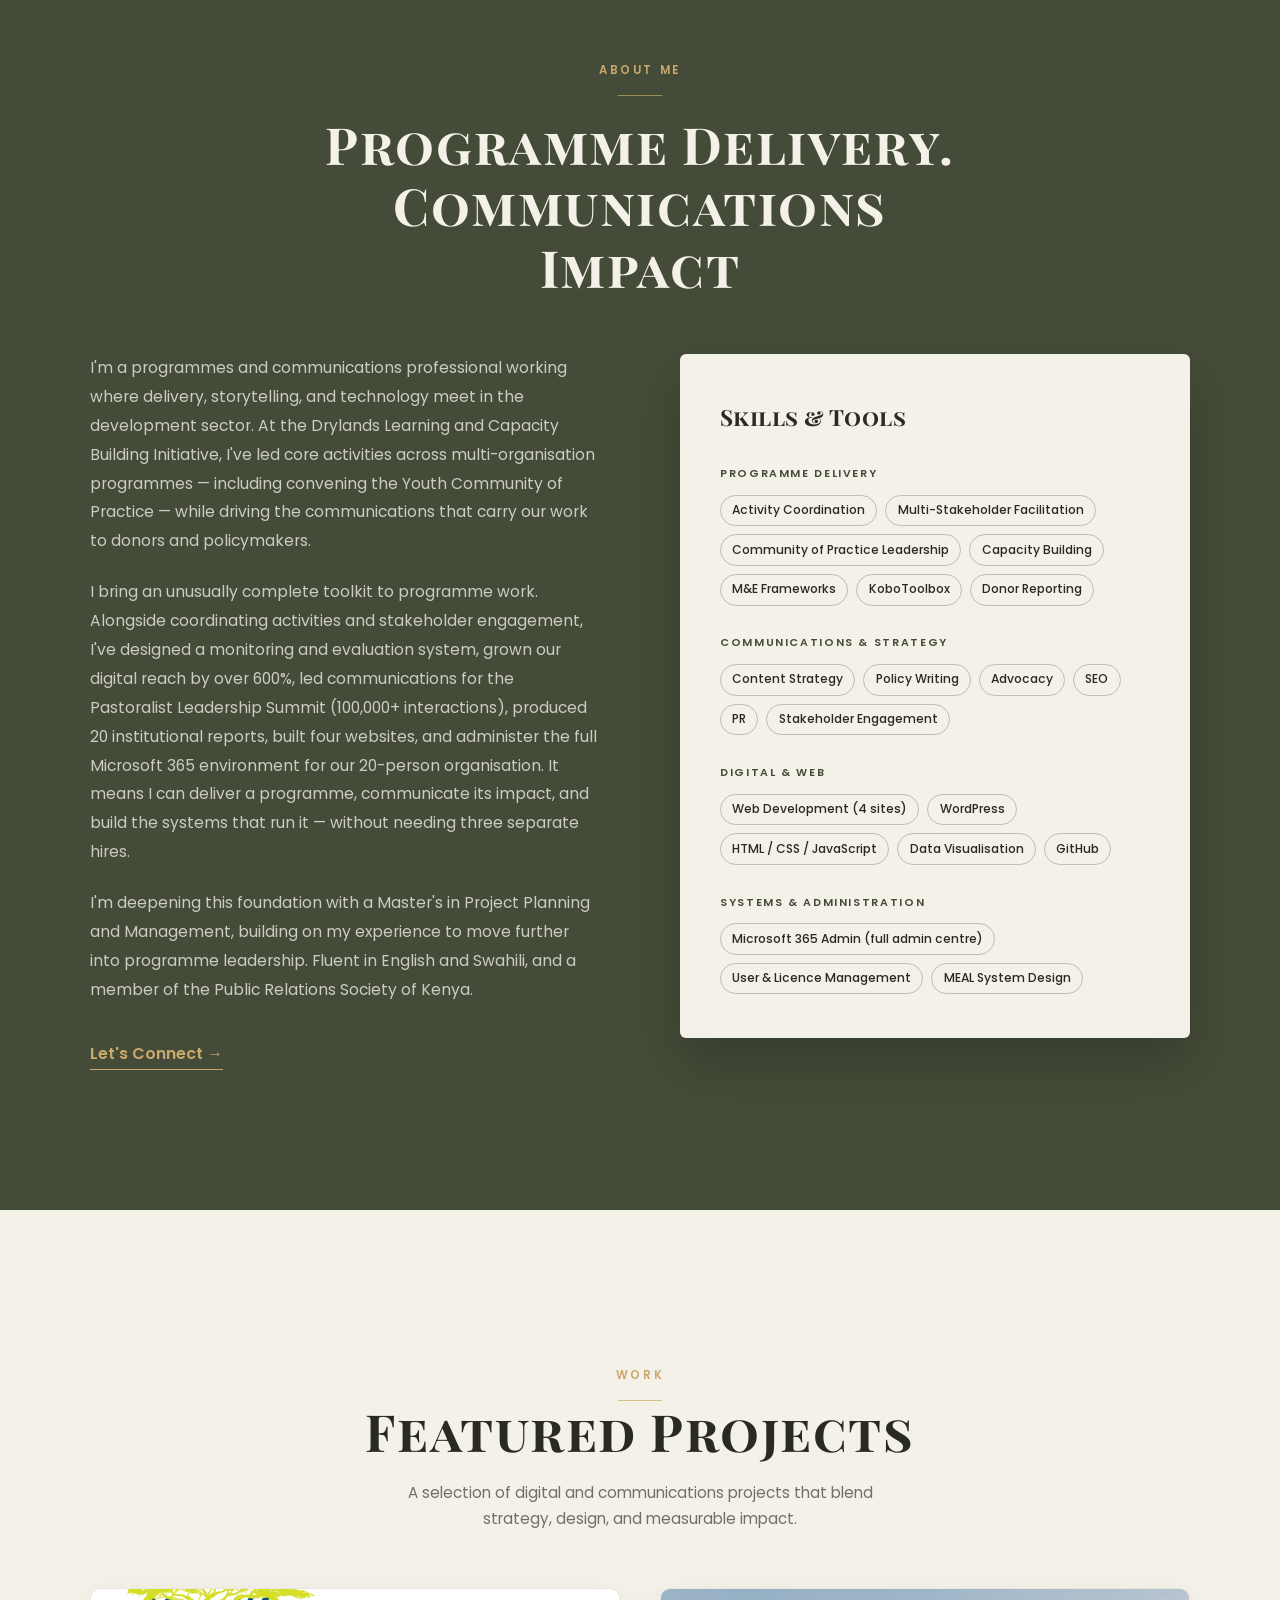
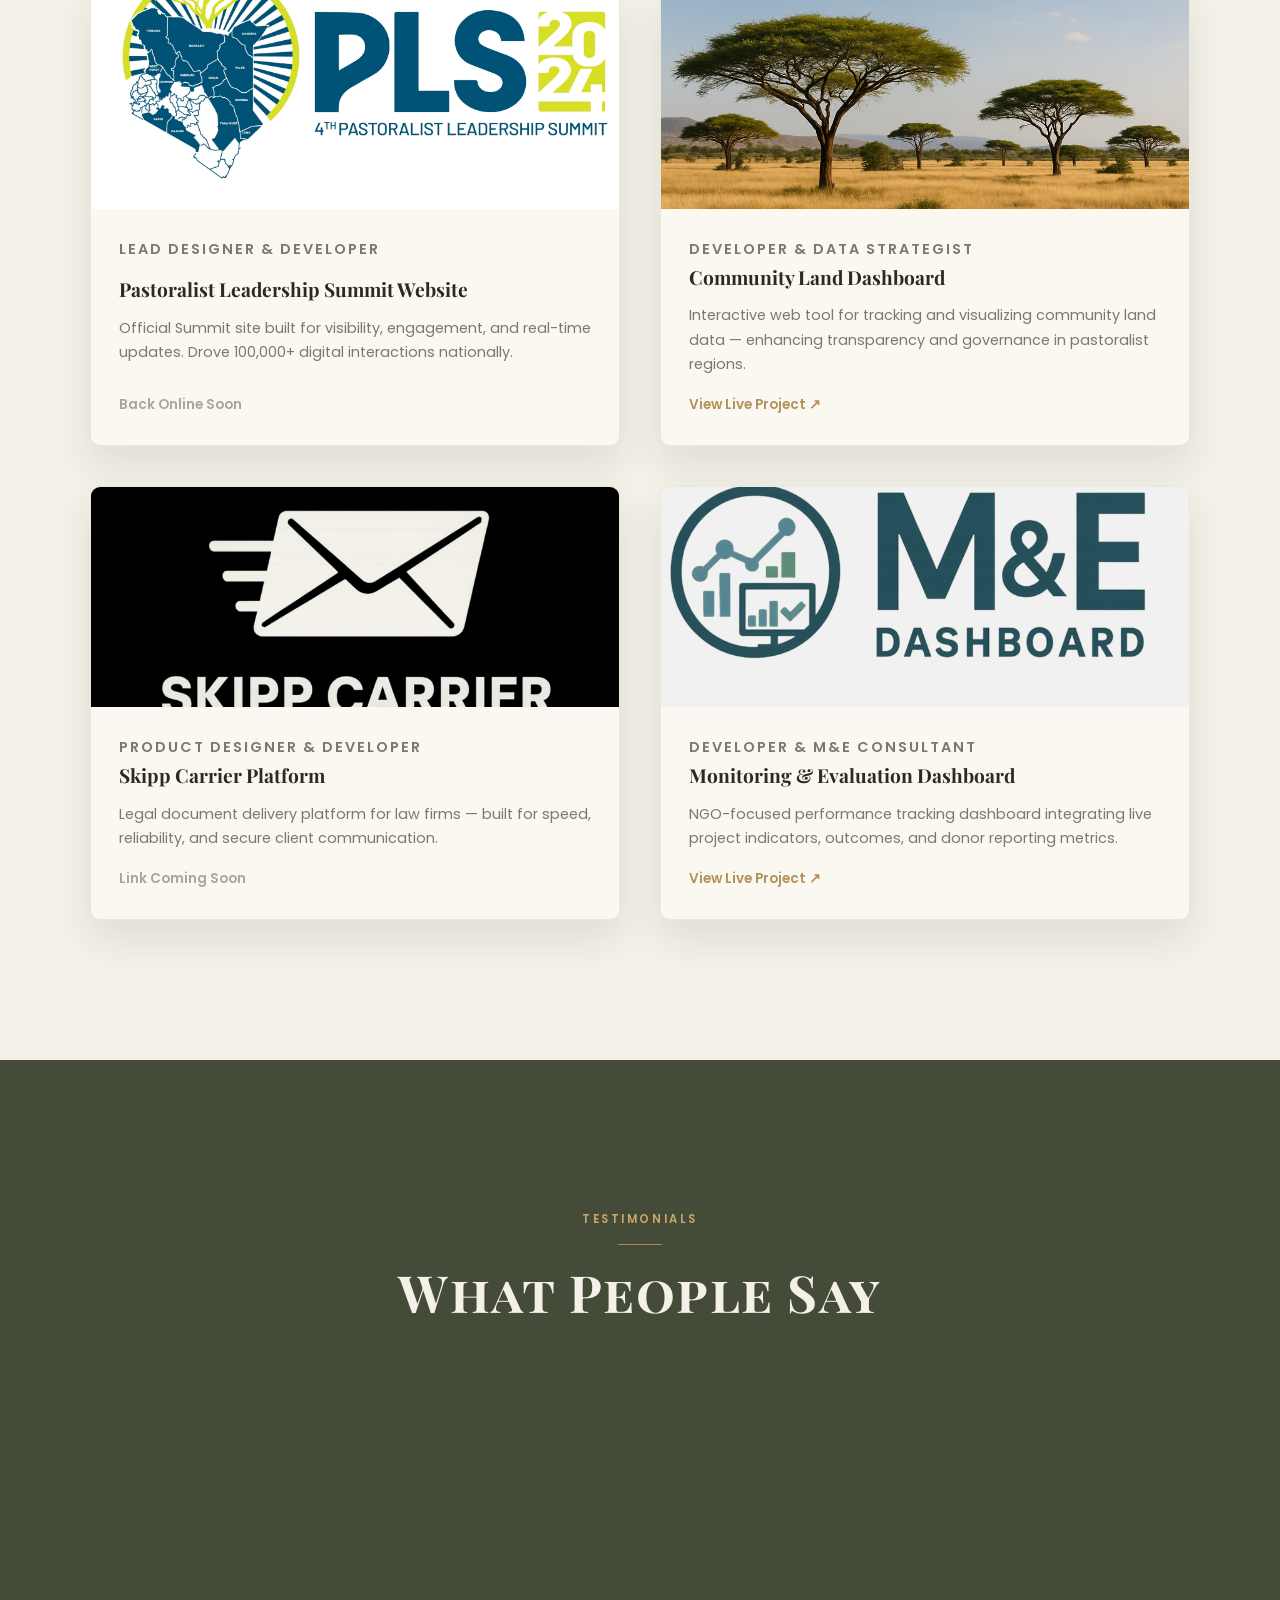
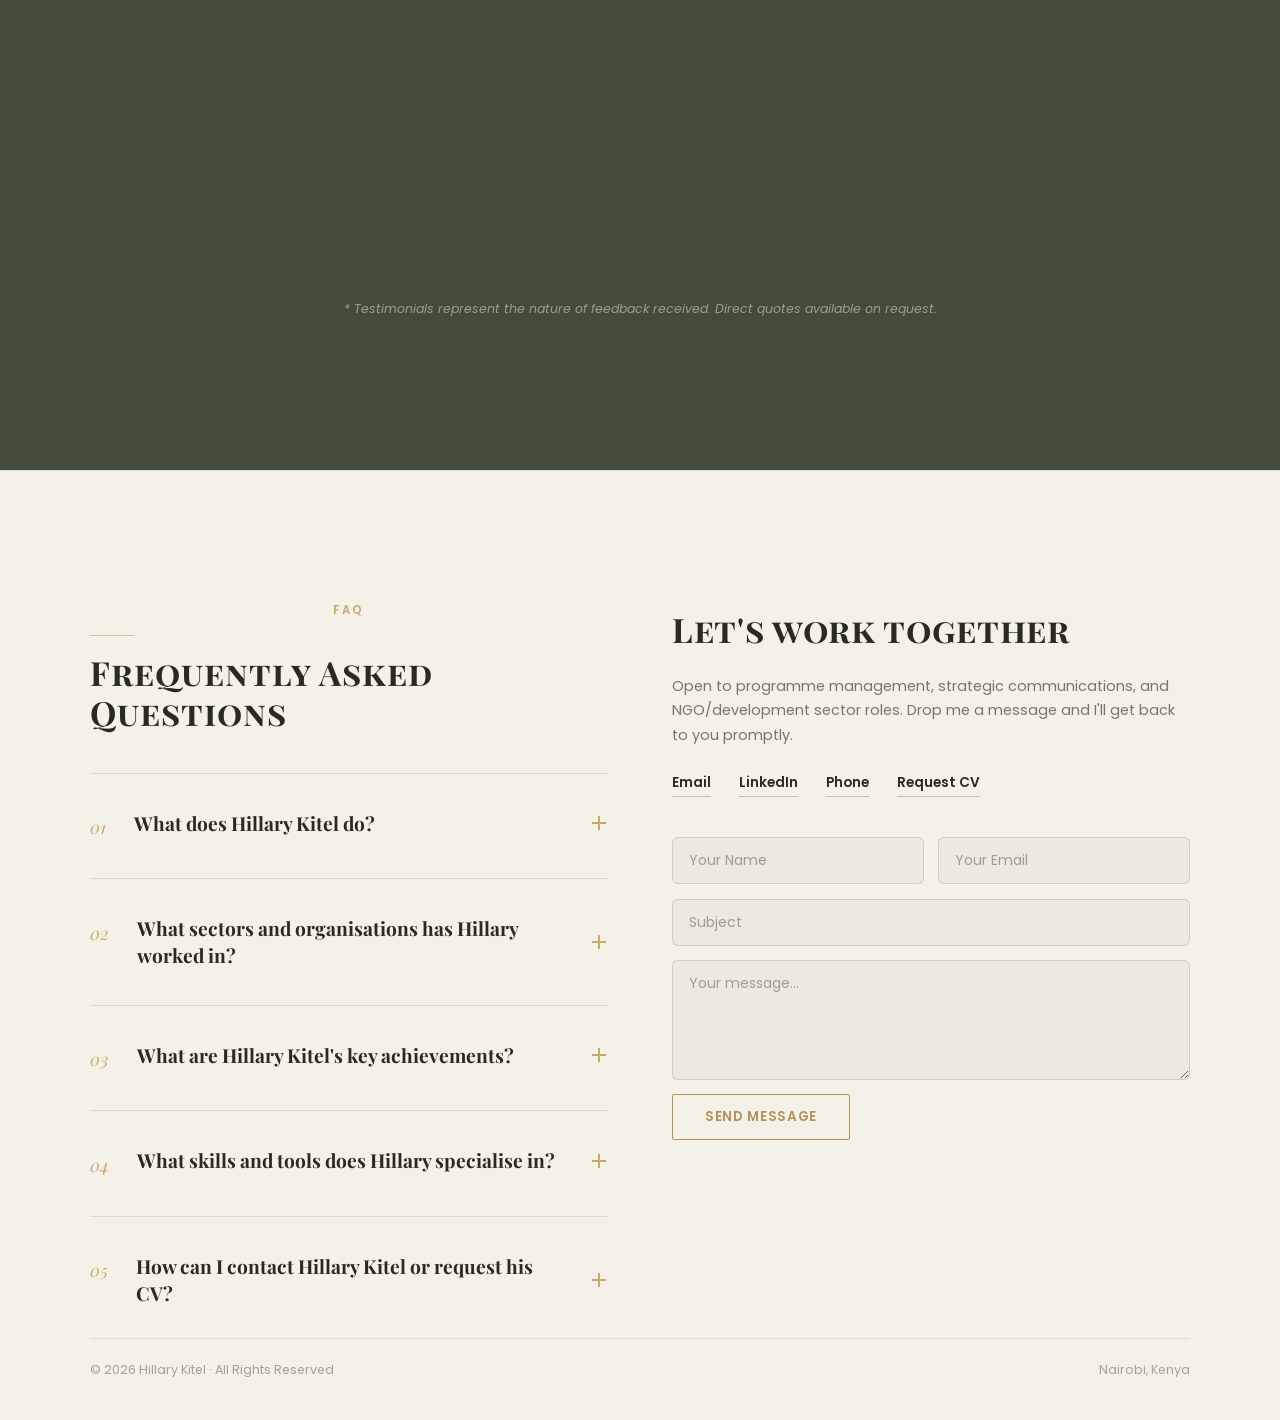
==== commit ec9f6c18: "Align hero photo width to text column and add HK monogram favicon Hero portrait now dynamically matc" ====
--- a/index.html
+++ b/index.html
@@ -3,6 +3,10 @@
 <head>
   <meta charset="UTF-8" />
   <meta name="viewport" content="width=device-width, initial-scale=1.0" />
+
+  <!-- Favicon — "HK" monogram, sand/gold on muted green, inline SVG (no external file) -->
+  <link rel="icon" type="image/svg+xml" href="data:image/svg+xml,%3Csvg%20xmlns='http://www.w3.org/2000/svg'%20viewBox='0%200%2064%2064'%3E%3Crect%20width='64'%20height='64'%20rx='14'%20fill='%23444b38'/%3E%3Ctext%20x='32'%20y='43'%20font-family='Georgia,%20serif'%20font-size='27'%20font-weight='700'%20letter-spacing='0.5'%20fill='%23c9a86a'%20text-anchor='middle'%3EHK%3C/text%3E%3C/svg%3E" />
+  <link rel="apple-touch-icon" href="data:image/svg+xml,%3Csvg%20xmlns='http://www.w3.org/2000/svg'%20viewBox='0%200%2064%2064'%3E%3Crect%20width='64'%20height='64'%20rx='14'%20fill='%23444b38'/%3E%3Ctext%20x='32'%20y='43'%20font-family='Georgia,%20serif'%20font-size='27'%20font-weight='700'%20letter-spacing='0.5'%20fill='%23c9a86a'%20text-anchor='middle'%3EHK%3C/text%3E%3C/svg%3E" />
 
   <!-- Primary SEO -->
   <title>Hillary Kitel — Programmes & Communications Professional</title>
@@ -334,9 +338,10 @@
     .hero-cta:hover { border-color: var(--sand); color: var(--sand-deep); }
 
     /* Softly framed portrait — rounded corners, thin sand hairline, no full-bleed */
+    /* Width is synced via JS to match the rendered width of the hero heading/subtitle column; this is the pre-JS/fallback size */
     .hero-img-wrap {
       position: relative;
-      width: clamp(230px, 24vw, 300px);
+      width: min(70vw, 460px);
       aspect-ratio: 4 / 5;
       border-radius: 20px;
       overflow: hidden;
@@ -1335,6 +1340,7 @@
       prefixEl.textContent = prefixText;
       nameEl.textContent = nameText;
       cursorEl.classList.add('typing-done');
+      syncHeroImageWidth();
       return;
     }
 
@@ -1357,6 +1363,7 @@
       typeText(prefixEl, prefixText, TYPE_SPEED, () => {
         typeText(nameEl, nameText, TYPE_SPEED, () => {
           cursorEl.classList.add('typing-done');
+          syncHeroImageWidth();
         });
       });
     }, 300);
@@ -1438,6 +1445,22 @@
   const heroSection = document.getElementById('top');
   const heroText = document.querySelector('.hero-text');
   const heroImgWrap = document.querySelector('.hero-img-wrap');
+  const heroSubtitle = document.querySelector('.hero-subtitle');
+
+  // ── Keep hero photo width aligned with the rendered width of the subtitle column ──
+  function syncHeroImageWidth() {
+    if (!heroSubtitle || !heroImgWrap) return;
+    // Skip while the headline is still typing out so the photo doesn't shrink/grow mid-animation
+    const cursor = document.getElementById('typingCursor');
+    if (cursor && !cursor.classList.contains('typing-done') && !prefersReducedMotion) return;
+    const width = heroSubtitle.getBoundingClientRect().width;
+    if (width > 0) heroImgWrap.style.width = width + 'px';
+  }
+  syncHeroImageWidth();
+  window.addEventListener('resize', syncHeroImageWidth);
+  if (document.fonts && document.fonts.ready) {
+    document.fonts.ready.then(syncHeroImageWidth);
+  }
 
   let scrollTicking = false;
 
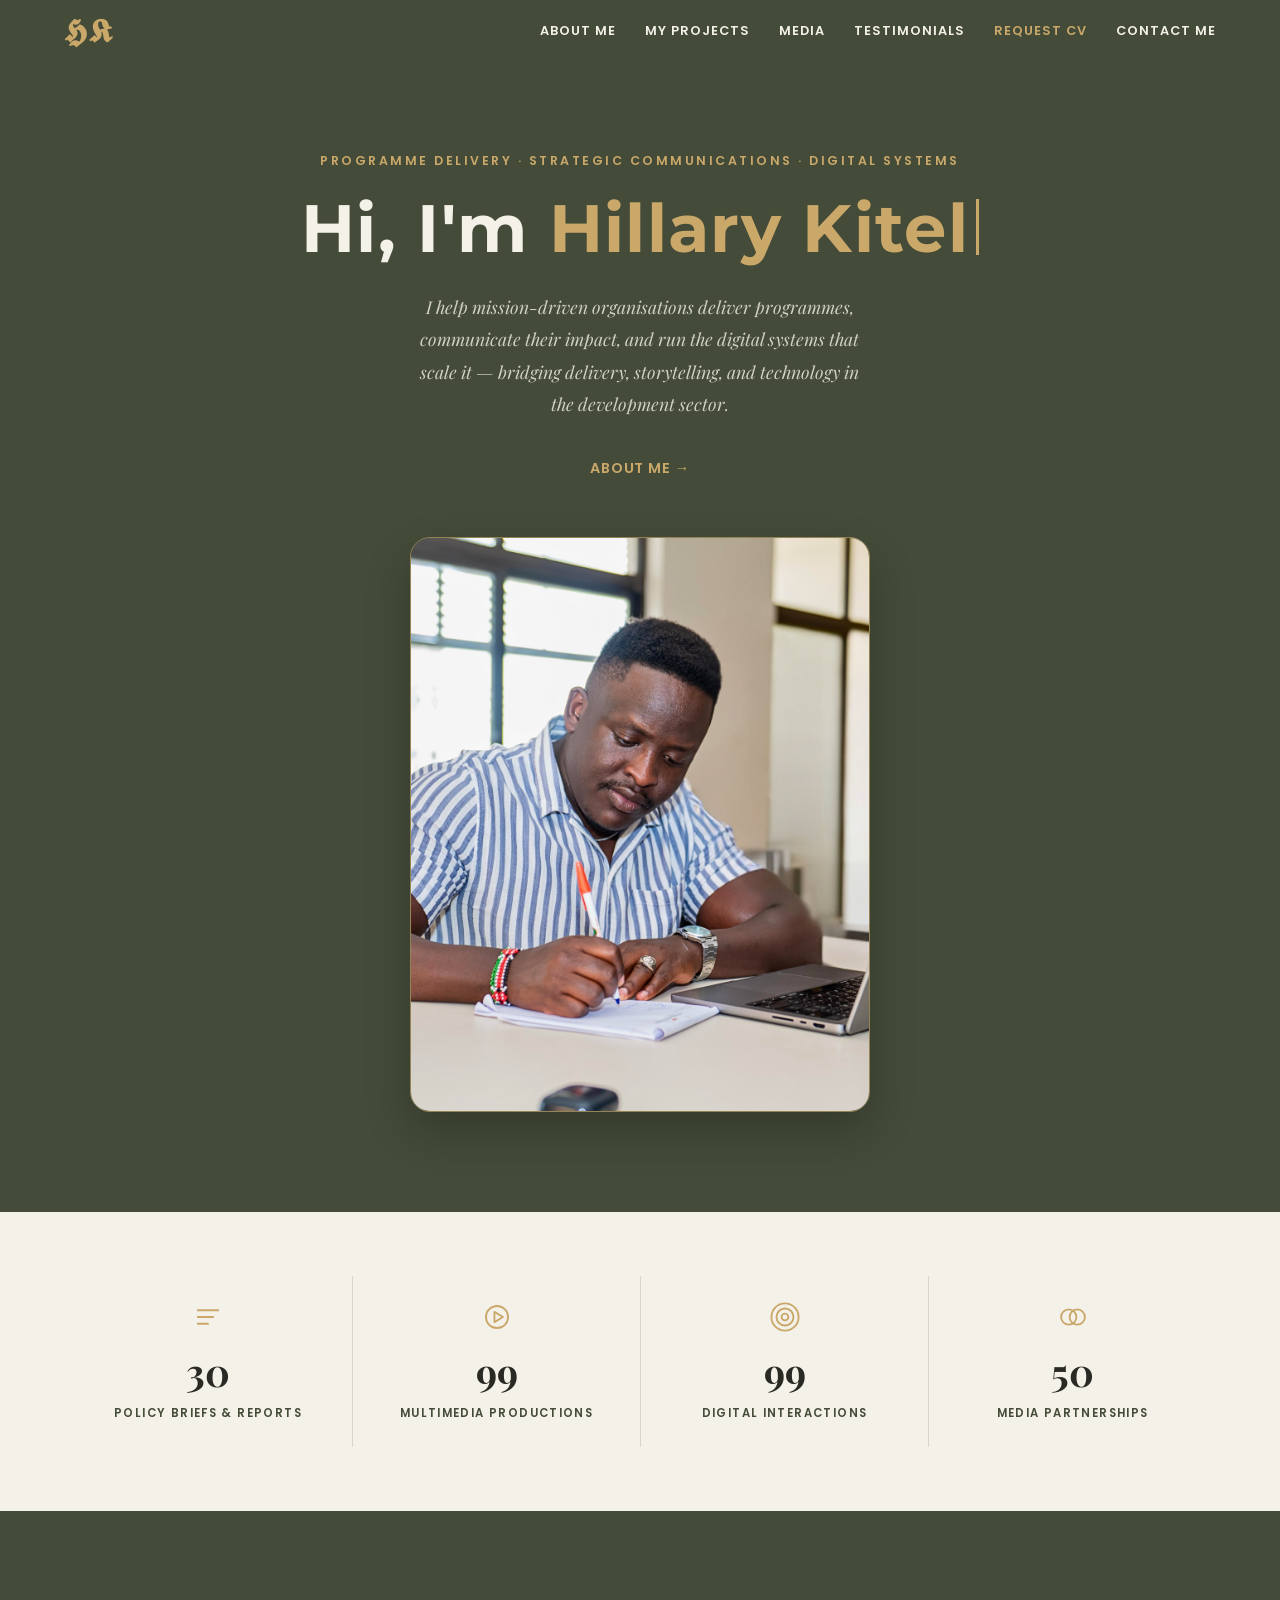
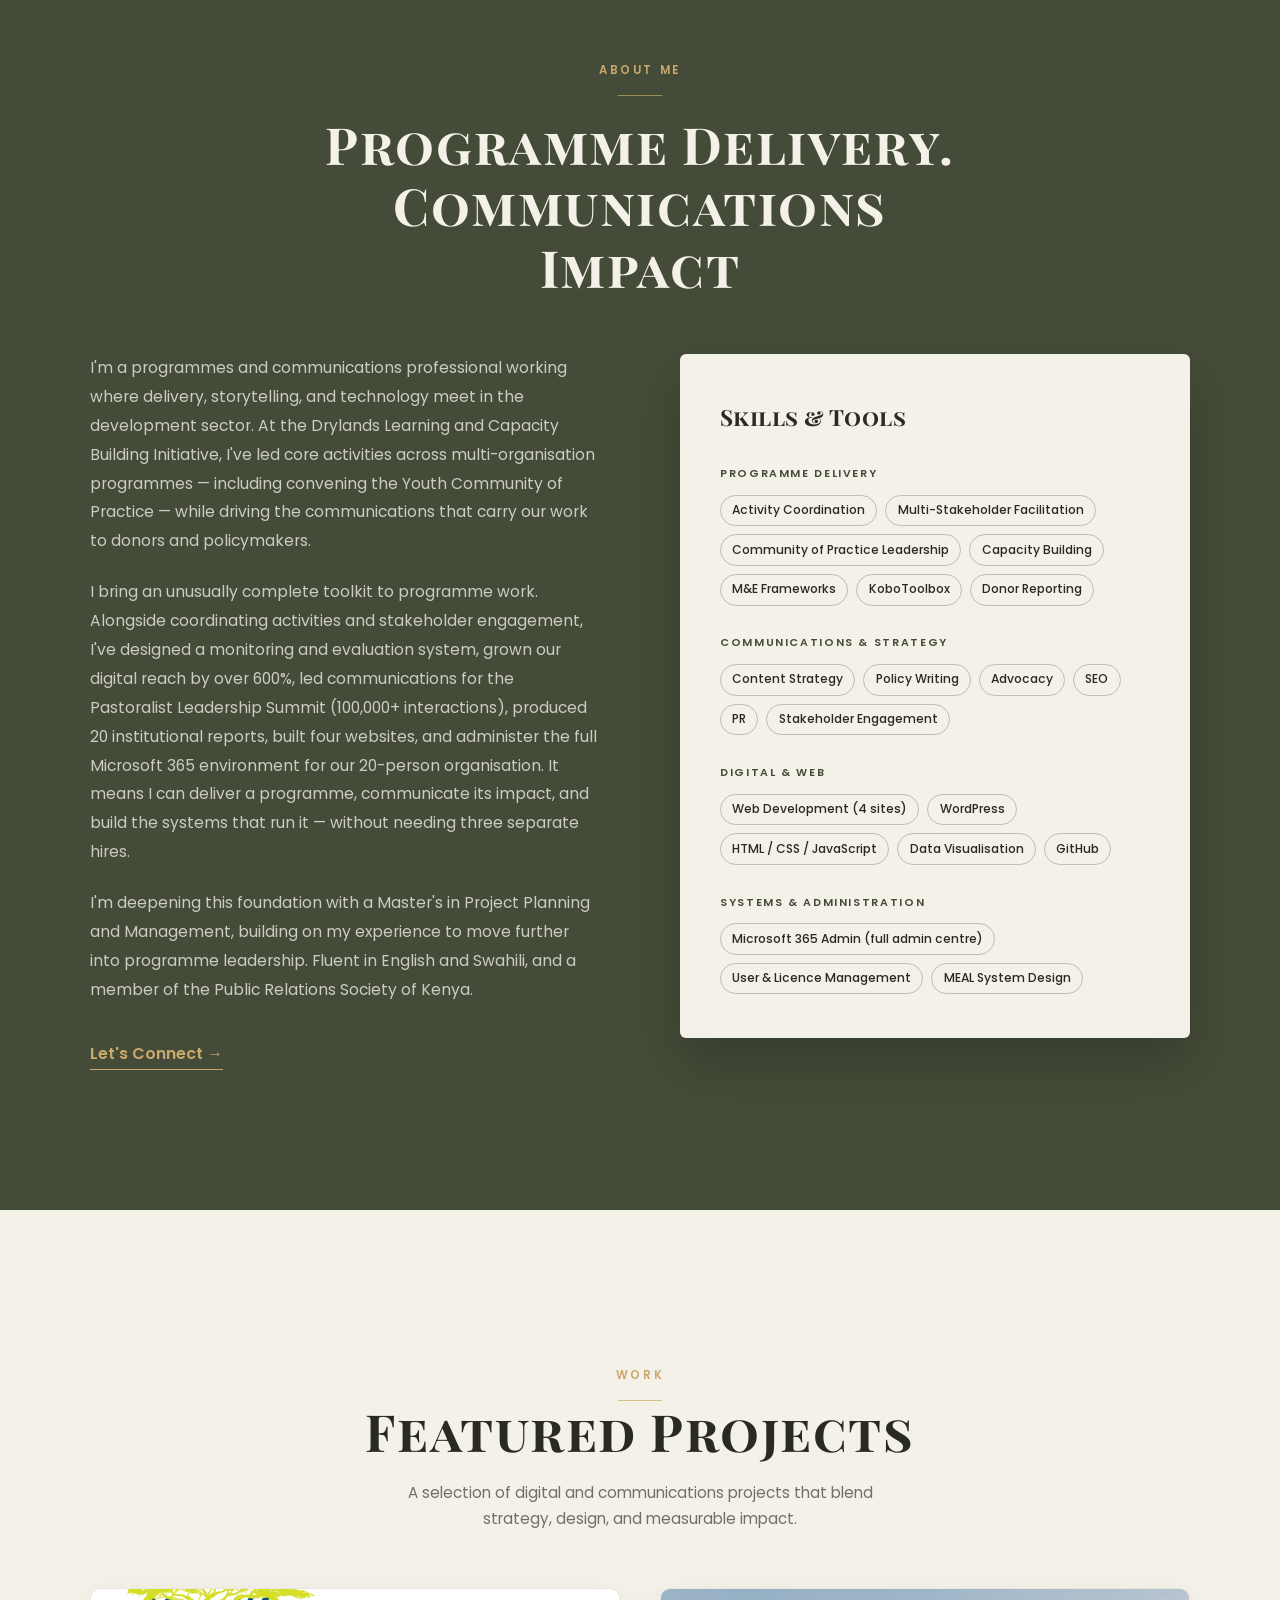
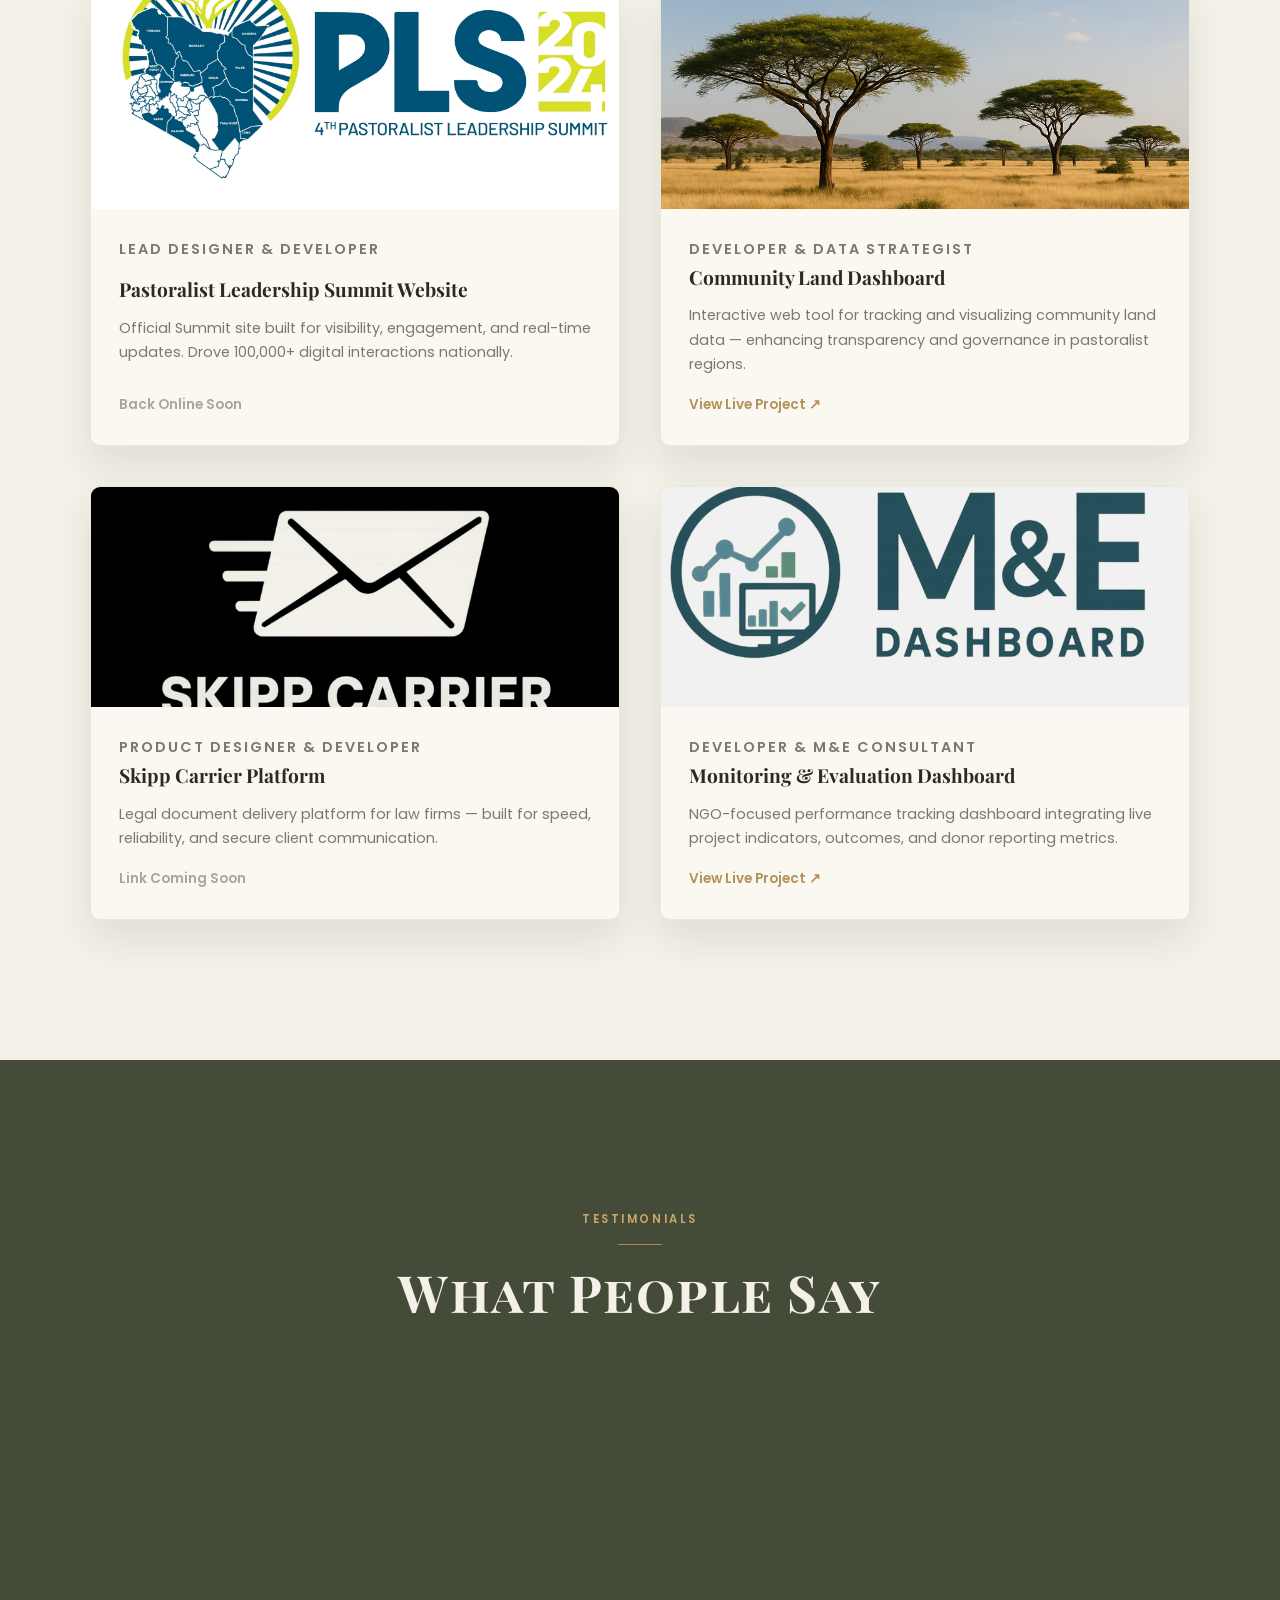
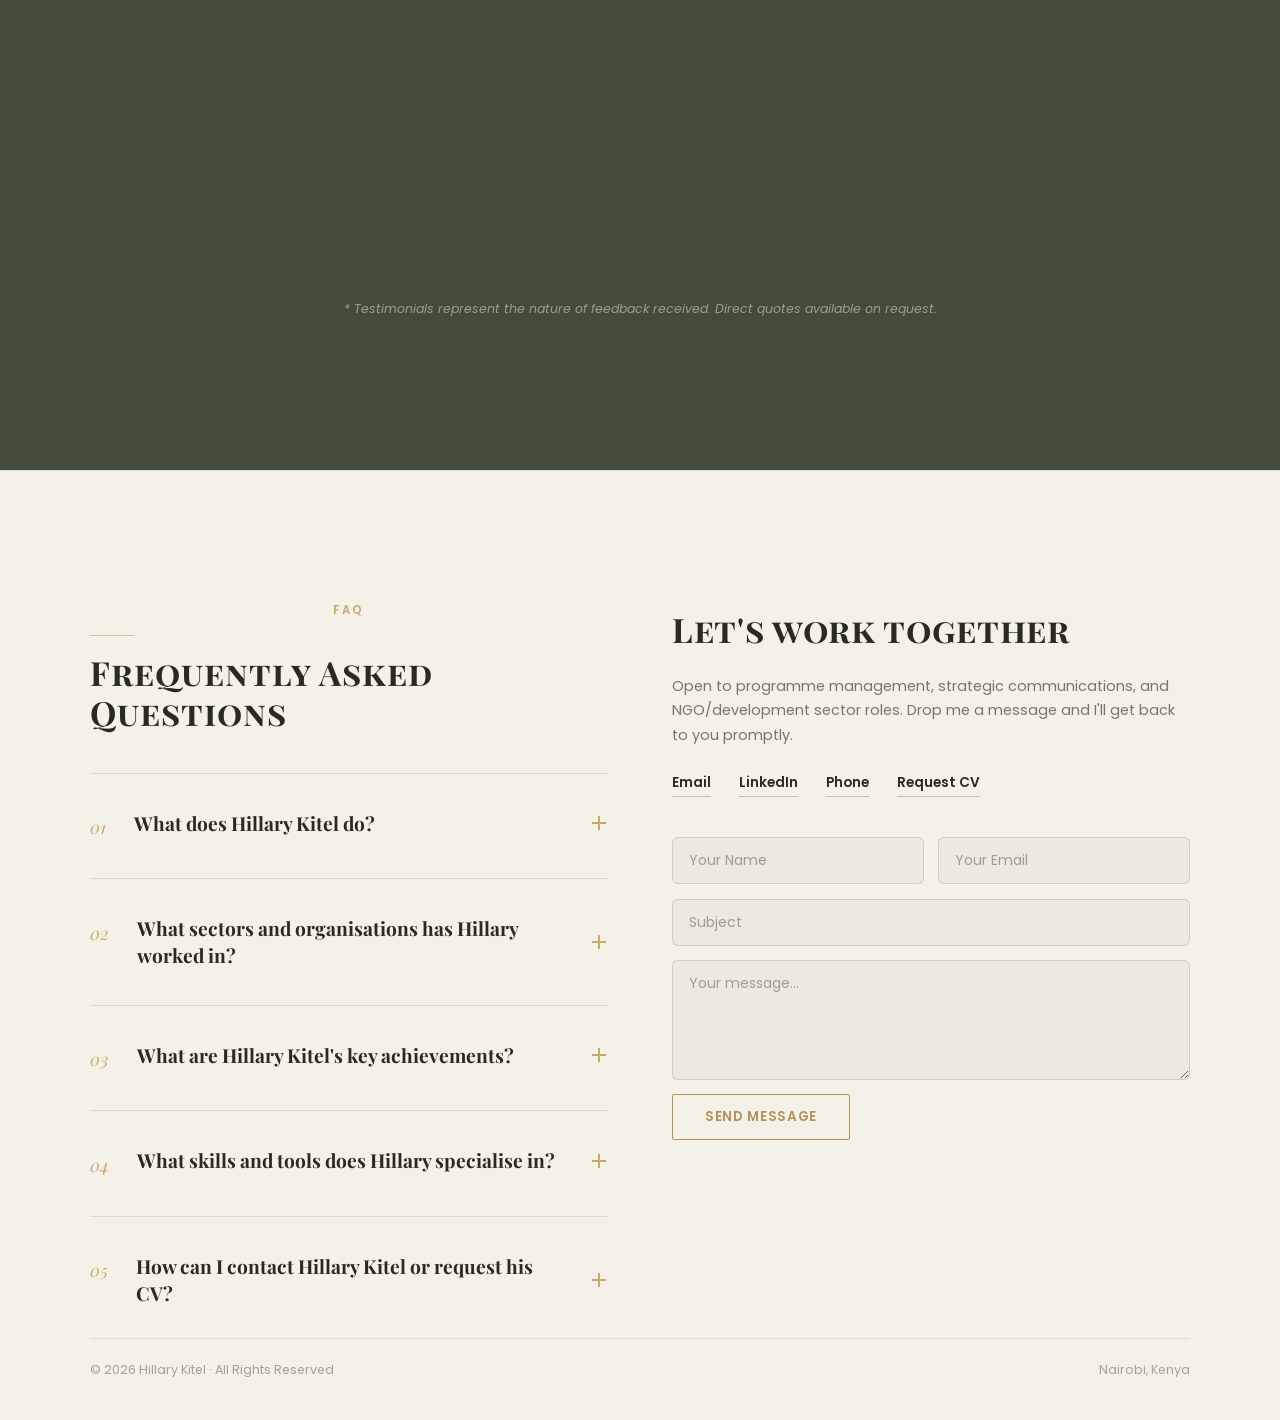
==== commit aca54d11: "Full mobile optimisation pass across all pages Replace the nav rule that hid all but two links on mo" ====
--- a/index.html
+++ b/index.html
@@ -245,6 +245,34 @@
     .nav-links .btn-cv { color: var(--sand); }
     .nav-links .btn-cv:hover { color: var(--sand-deep); border-color: var(--sand-deep); }
 
+    /* ── NAV TOGGLE (hamburger, mobile only) ── */
+    .nav-toggle {
+      display: none;
+      flex-direction: column;
+      justify-content: center;
+      align-items: center;
+      gap: 5px;
+      width: 44px;
+      height: 44px;
+      background: none;
+      border: none;
+      padding: 0;
+      margin: 0;
+      cursor: pointer;
+      z-index: 1001;
+    }
+    .nav-toggle-bar {
+      display: block;
+      width: 22px;
+      height: 2px;
+      background: var(--sand);
+      border-radius: 1px;
+      transition: transform 0.35s var(--ease), opacity 0.35s var(--ease);
+    }
+    .nav-toggle[aria-expanded="true"] .nav-toggle-bar:nth-child(1) { transform: translateY(7px) rotate(45deg); }
+    .nav-toggle[aria-expanded="true"] .nav-toggle-bar:nth-child(2) { opacity: 0; }
+    .nav-toggle[aria-expanded="true"] .nav-toggle-bar:nth-child(3) { transform: translateY(-7px) rotate(-45deg); }
+
     /* ── HERO — centered, restrained ── */
     #top {
       min-height: 100vh;
@@ -905,20 +933,64 @@
     @media (max-width: 768px) {
       #top { padding: calc(var(--nav-h) + 60px) 7% 70px; gap: 2.5rem; }
       .hero-text h1 { font-size: clamp(1.5rem, 7vw, 2.5rem); }
-      .stats-bar { grid-template-columns: repeat(2, 1fr); }
+      .stats-bar { grid-template-columns: repeat(2, 1fr); padding: 3rem 6%; }
       .stat { border-left: none; border-top: 1px solid rgba(42,42,36,0.14); }
       .stat:nth-child(4n+1) { border-left: none; }
       .stat:nth-child(-n+2) { border-top: none; }
+      #about, #projects { padding: 90px 6% 80px; }
+      #testimonials { padding: 90px 6%; }
+      footer { padding: 90px 6% 40px; }
       .about-grid { grid-template-columns: 1fr; }
       .projects-grid { grid-template-columns: 1fr; }
       .testimonials-grid { grid-template-columns: 1fr; }
       .faq-item { gap: 1rem; }
+      .faq-trigger { padding: 0.6rem 0; margin: -0.6rem 0; }
       .footer-inner { grid-template-columns: 1fr; gap: 3.5rem; }
       .footer-contact { order: 1; }
       .footer-faq { order: 2; }
+      .footer-socials { gap: 0.5rem 1.75rem; }
+      .footer-socials a, .footer-socials span { padding: 0.65rem 0; margin: -0.65rem 0; }
       .form-row { grid-template-columns: 1fr; }
-      .nav-links { gap: 1rem; }
-      .nav-links li:not(:last-child):not(:nth-last-child(2)) { display: none; }
+      .contact-form input, .contact-form textarea { padding: 0.9rem 1rem; }
+      .btn-send { padding: 0.9rem 2rem; }
+
+      /* Hamburger nav — all links reachable via a full-width dropdown panel */
+      .nav-toggle { display: flex; }
+      .nav-links {
+        position: fixed;
+        top: var(--nav-h);
+        left: 0;
+        right: 0;
+        flex-direction: column;
+        align-items: stretch;
+        gap: 0;
+        background: var(--sage);
+        max-height: calc(100vh - var(--nav-h));
+        overflow-y: auto;
+        transform: translateY(-8px);
+        opacity: 0;
+        visibility: hidden;
+        pointer-events: none;
+        transition: opacity 0.35s var(--ease), transform 0.35s var(--ease), visibility 0.35s;
+        box-shadow: 0 20px 40px rgba(0,0,0,0.25);
+      }
+      .nav-links.is-open {
+        opacity: 1;
+        visibility: visible;
+        transform: translateY(0);
+        pointer-events: auto;
+      }
+      .nav-links li { width: 100%; border-top: 1px solid rgba(244,241,232,0.12); }
+      .nav-links li:first-child { border-top: none; }
+      .nav-links a {
+        display: flex;
+        align-items: center;
+        min-height: 56px;
+        width: 100%;
+        padding: 0 7%;
+        font-size: 0.85rem;
+        border-bottom: none;
+      }
     }
   </style>
 </head>
@@ -930,7 +1002,12 @@
 <header>
 <nav>
   <a href="#top" class="nav-logo">𝕳𝕶</a>
-  <ul class="nav-links">
+  <button type="button" class="nav-toggle" id="navToggle" aria-expanded="false" aria-controls="navLinks" aria-label="Open menu">
+    <span class="nav-toggle-bar"></span>
+    <span class="nav-toggle-bar"></span>
+    <span class="nav-toggle-bar"></span>
+  </button>
+  <ul class="nav-links" id="navLinks">
     <li><a href="#about">About Me</a></li>
     <li><a href="#projects">My Projects</a></li>
     <li><a href="media.html">Media</a></li>
@@ -1324,6 +1401,24 @@
   }
   renderTestimonials();
 
+  // ── Mobile hamburger nav ──
+  (function initNavToggle() {
+    const navToggle = document.getElementById('navToggle');
+    const navLinksEl = document.getElementById('navLinks');
+    if (!navToggle || !navLinksEl) return;
+    function closeMenu() {
+      navToggle.setAttribute('aria-expanded', 'false');
+      navLinksEl.classList.remove('is-open');
+    }
+    navToggle.addEventListener('click', () => {
+      const isOpen = navToggle.getAttribute('aria-expanded') === 'true';
+      navToggle.setAttribute('aria-expanded', String(!isOpen));
+      navLinksEl.classList.toggle('is-open', !isOpen);
+    });
+    navLinksEl.querySelectorAll('a').forEach(a => a.addEventListener('click', closeMenu));
+    window.addEventListener('resize', () => { if (window.innerWidth > 768) closeMenu(); });
+  })();
+
   const prefersReducedMotion = window.matchMedia('(prefers-reduced-motion: reduce)').matches;
 
   // ── Hero headline typing animation ──
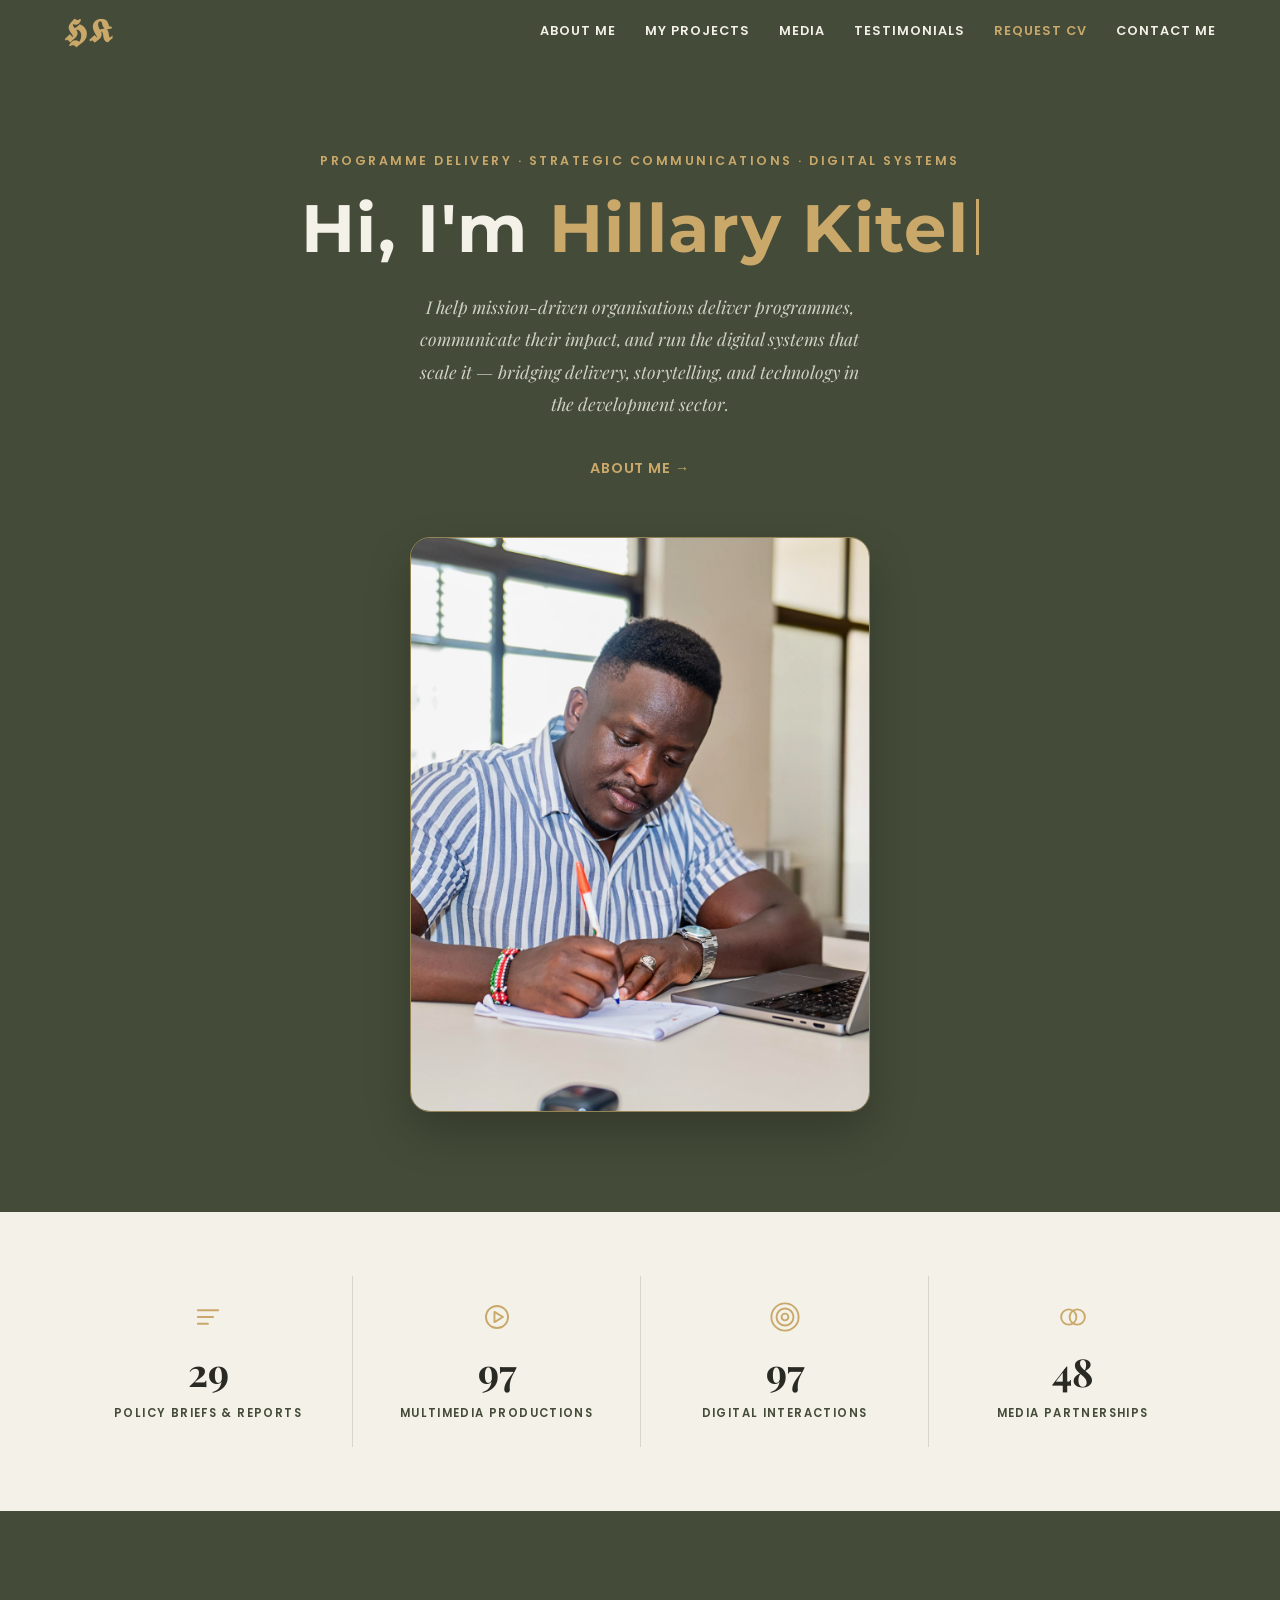
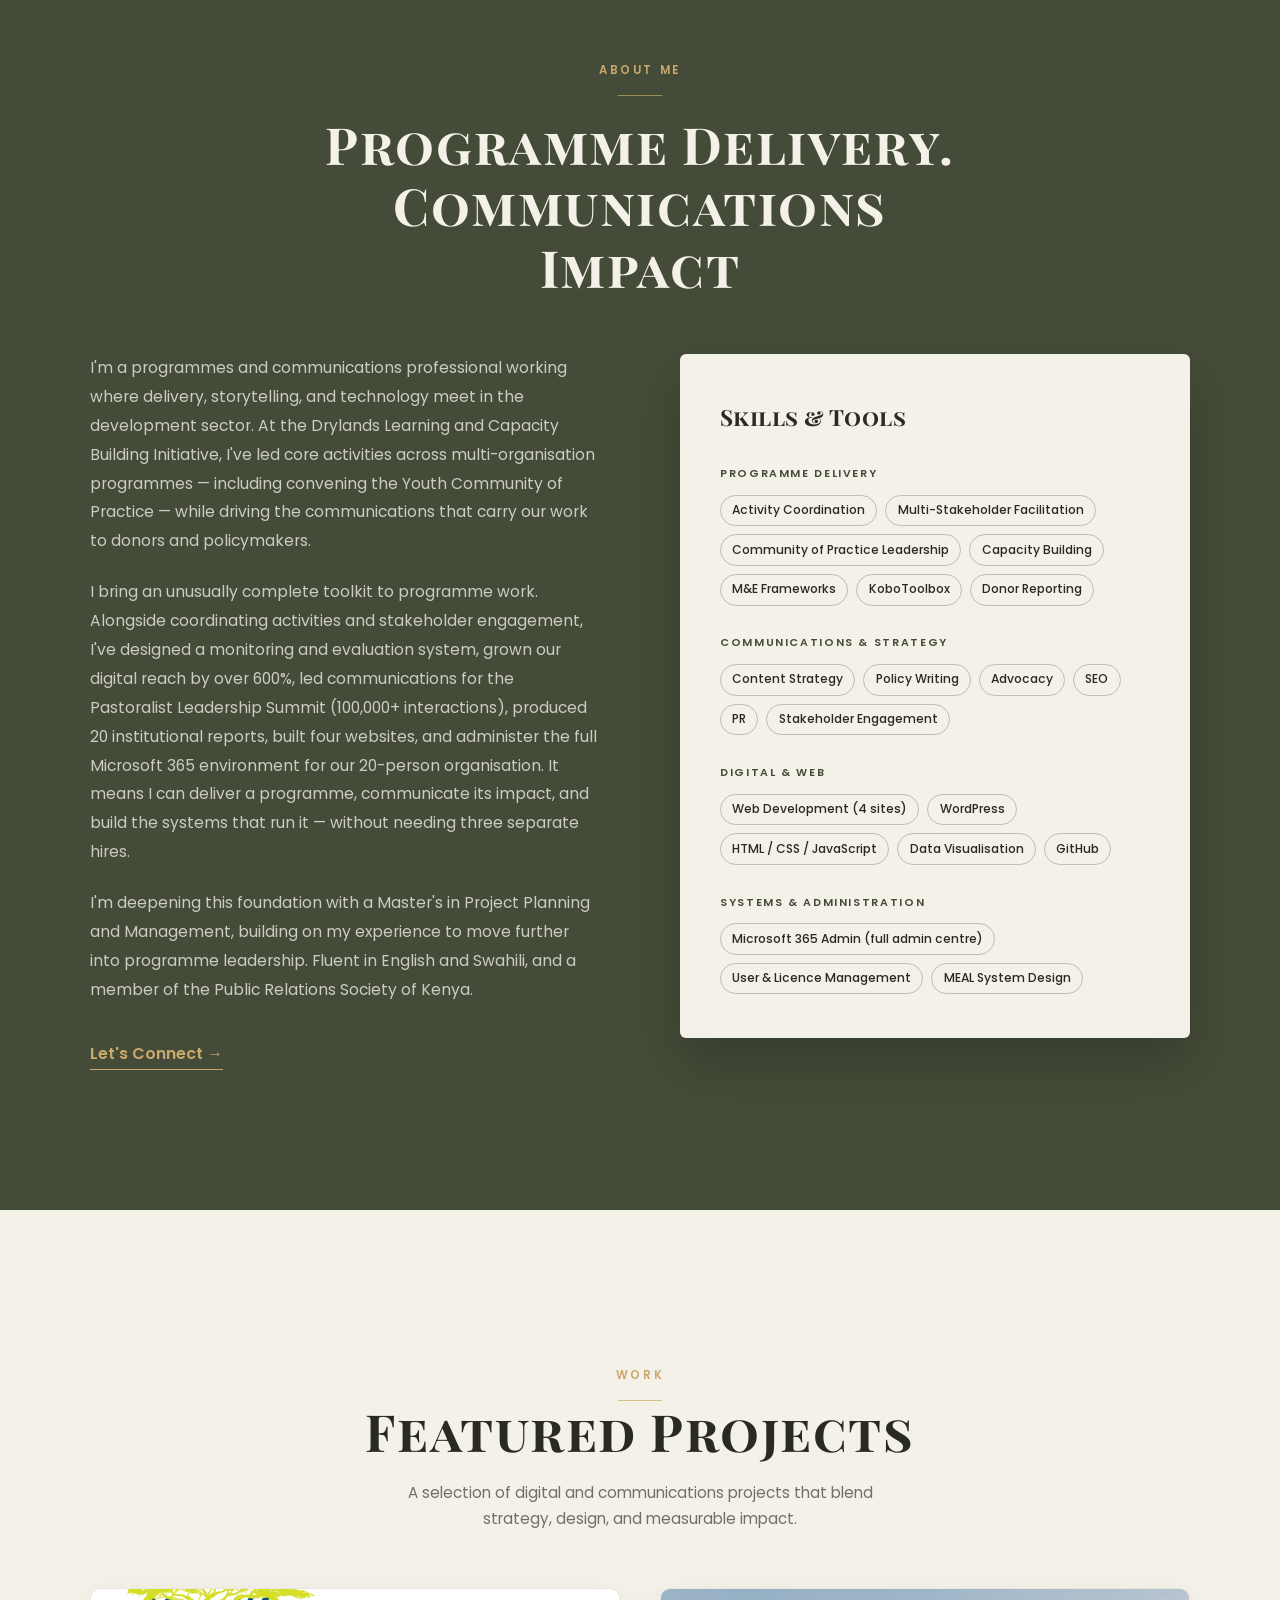
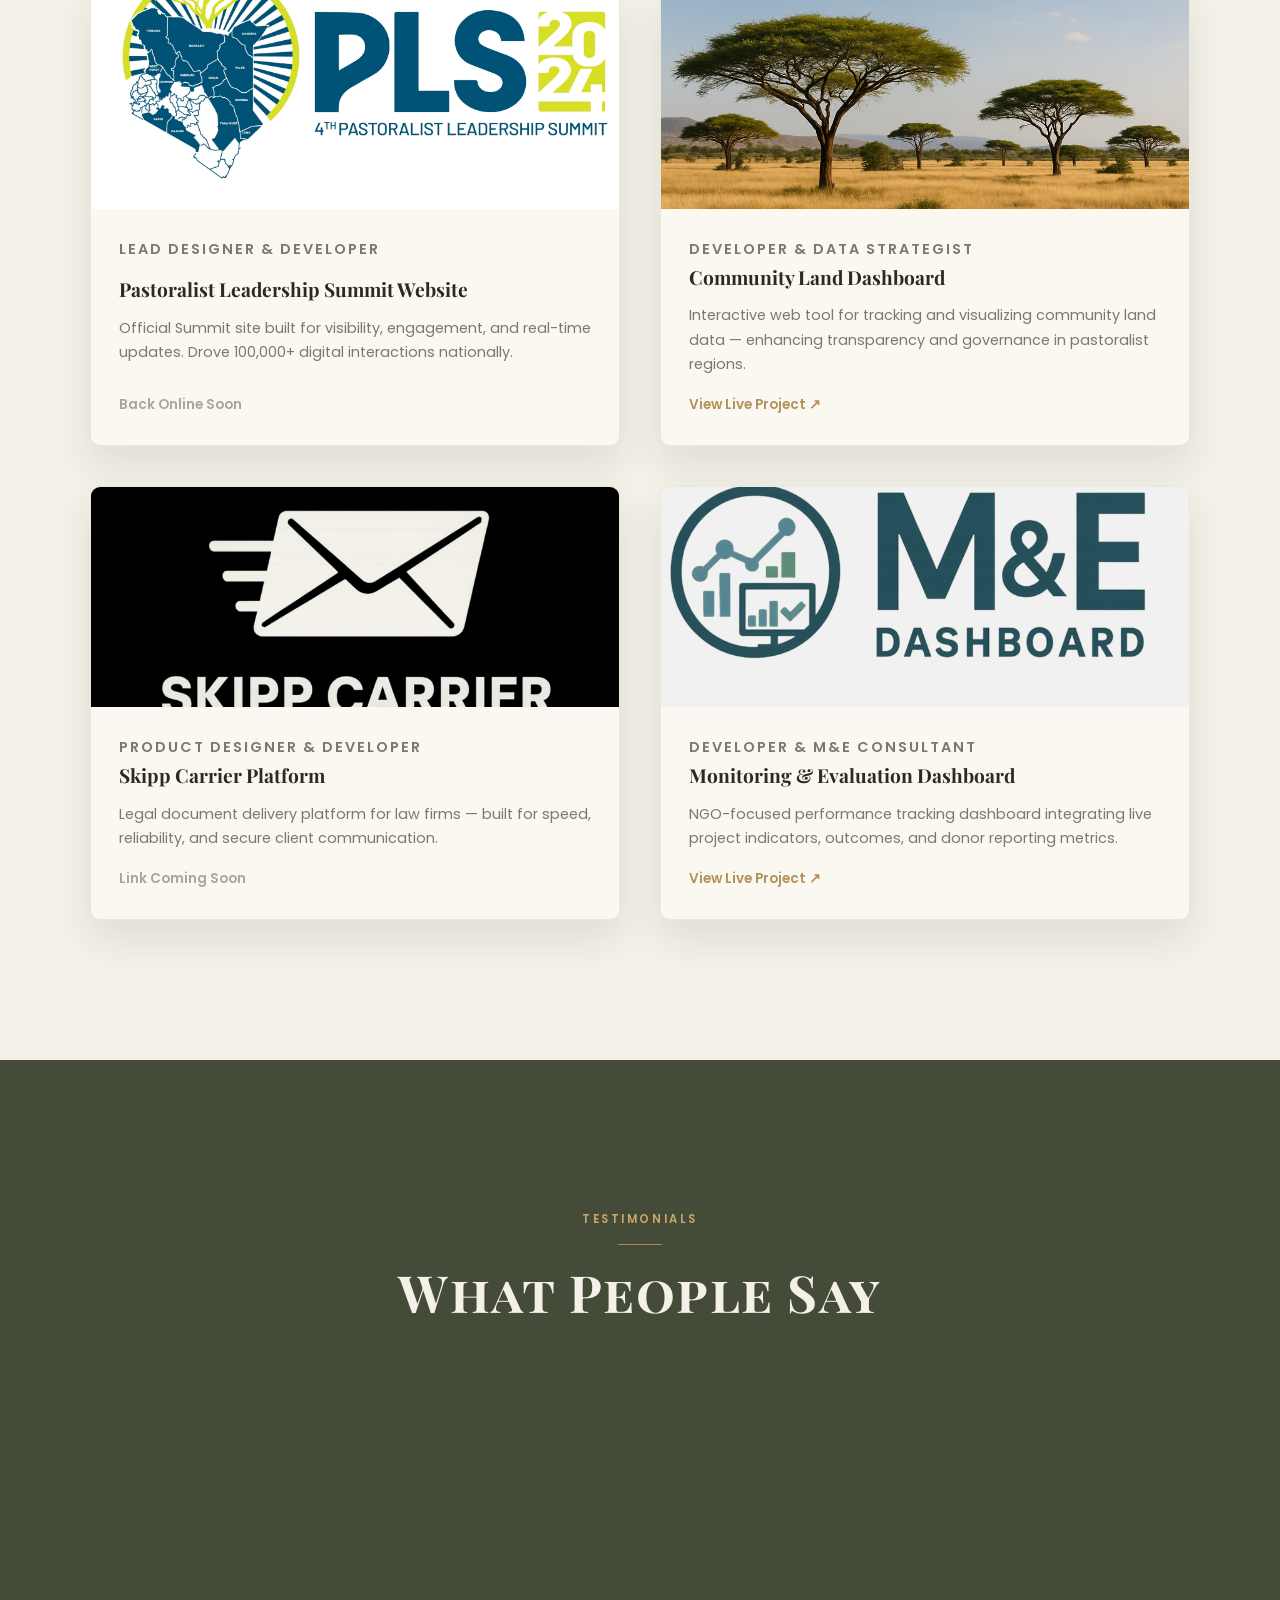
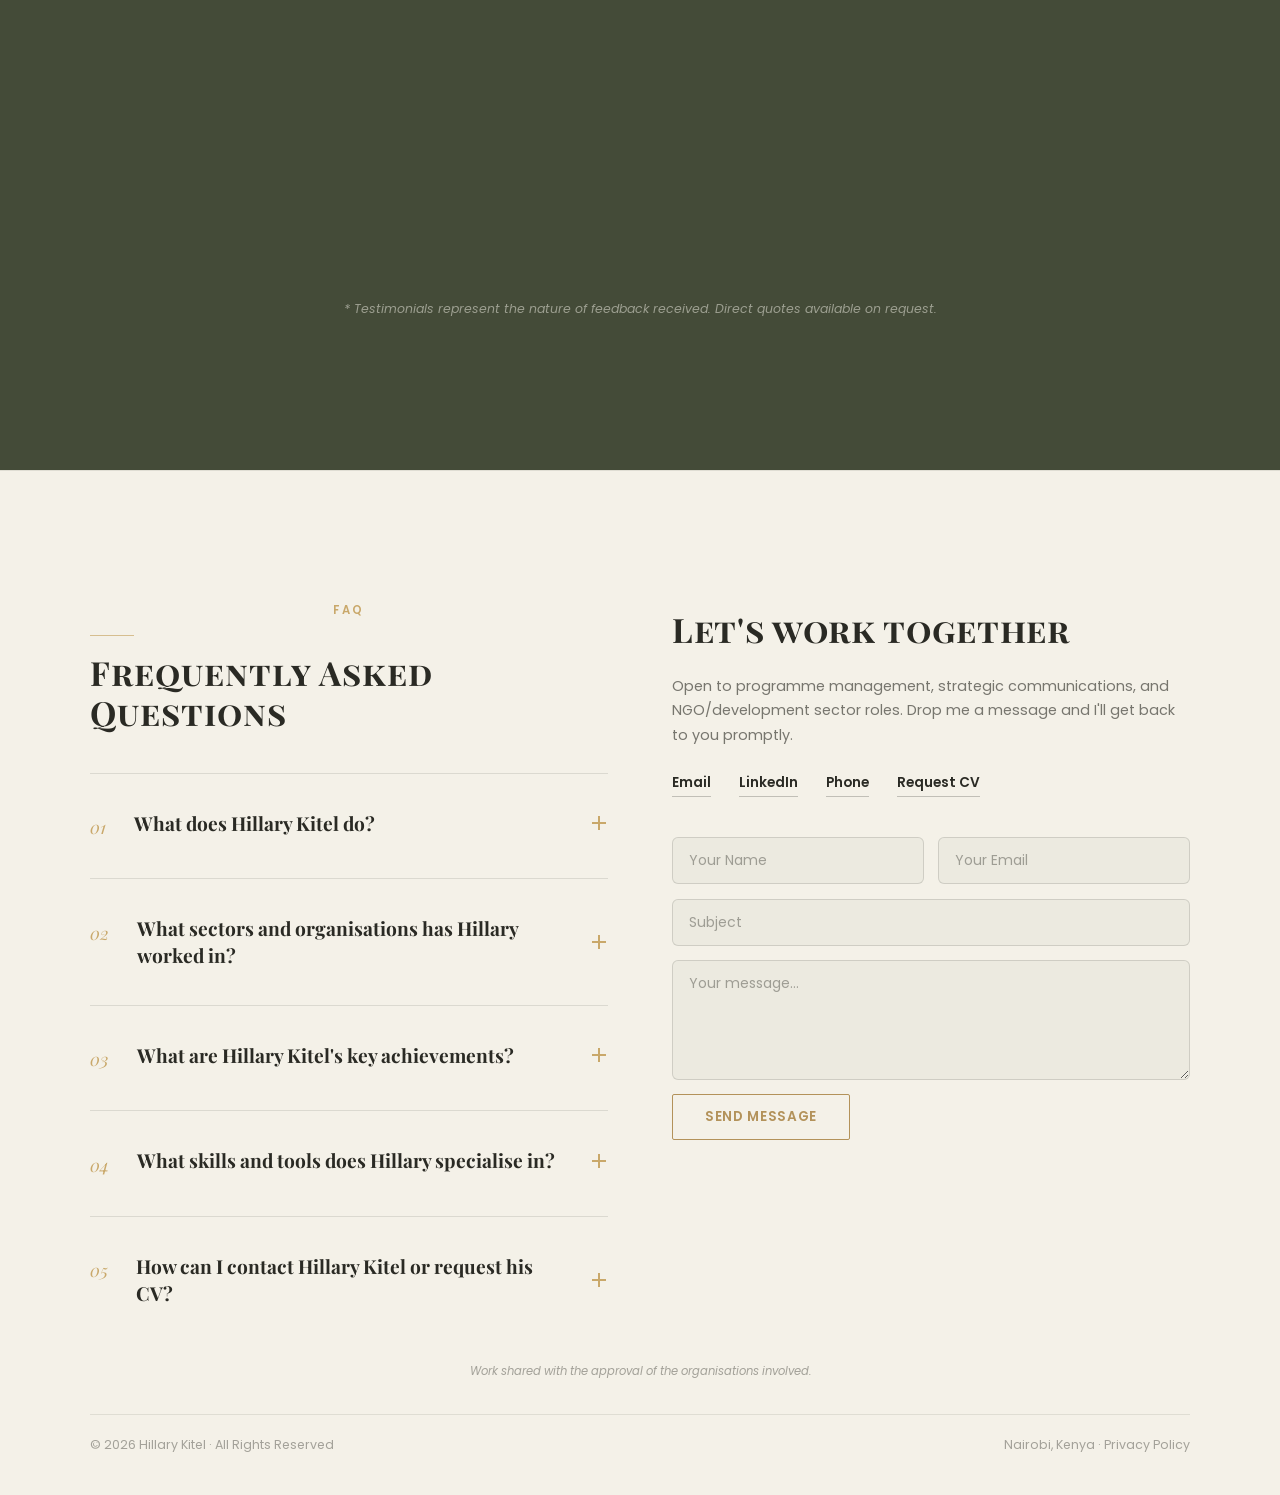
==== commit 438ef2d9: "Add privacy policy page and footer attribution New privacy.html covers data collection, handling, an" ====
--- a/index.html
+++ b/index.html
@@ -888,6 +888,22 @@
       font-size: 0.78rem;
       color: rgba(42,42,36,0.4);
     }
+    .footer-bottom a {
+      color: rgba(42,42,36,0.4);
+      text-decoration: none;
+      border-bottom: 1px solid transparent;
+      transition: color 0.4s var(--ease), border-color 0.4s var(--ease);
+    }
+    .footer-bottom a:hover { color: var(--sand-deep); border-color: var(--sand-deep); }
+
+    .footer-attribution {
+      max-width: 1100px;
+      margin: 3.5rem auto 0;
+      text-align: center;
+      font-size: 0.72rem;
+      font-style: italic;
+      color: rgba(42,42,36,0.4);
+    }
 
     /* ── SCROLL PROGRESS ── */
     .scroll-progress {
@@ -1333,9 +1349,11 @@
     </div>
   </div>
 
+  <p class="footer-attribution reveal">Work shared with the approval of the organisations involved.</p>
+
   <div class="footer-bottom">
     <span>© 2026 Hillary Kitel · All Rights Reserved</span>
-    <span>Nairobi, Kenya</span>
+    <span>Nairobi, Kenya · <a href="privacy.html">Privacy Policy</a></span>
   </div>
 </footer>
 
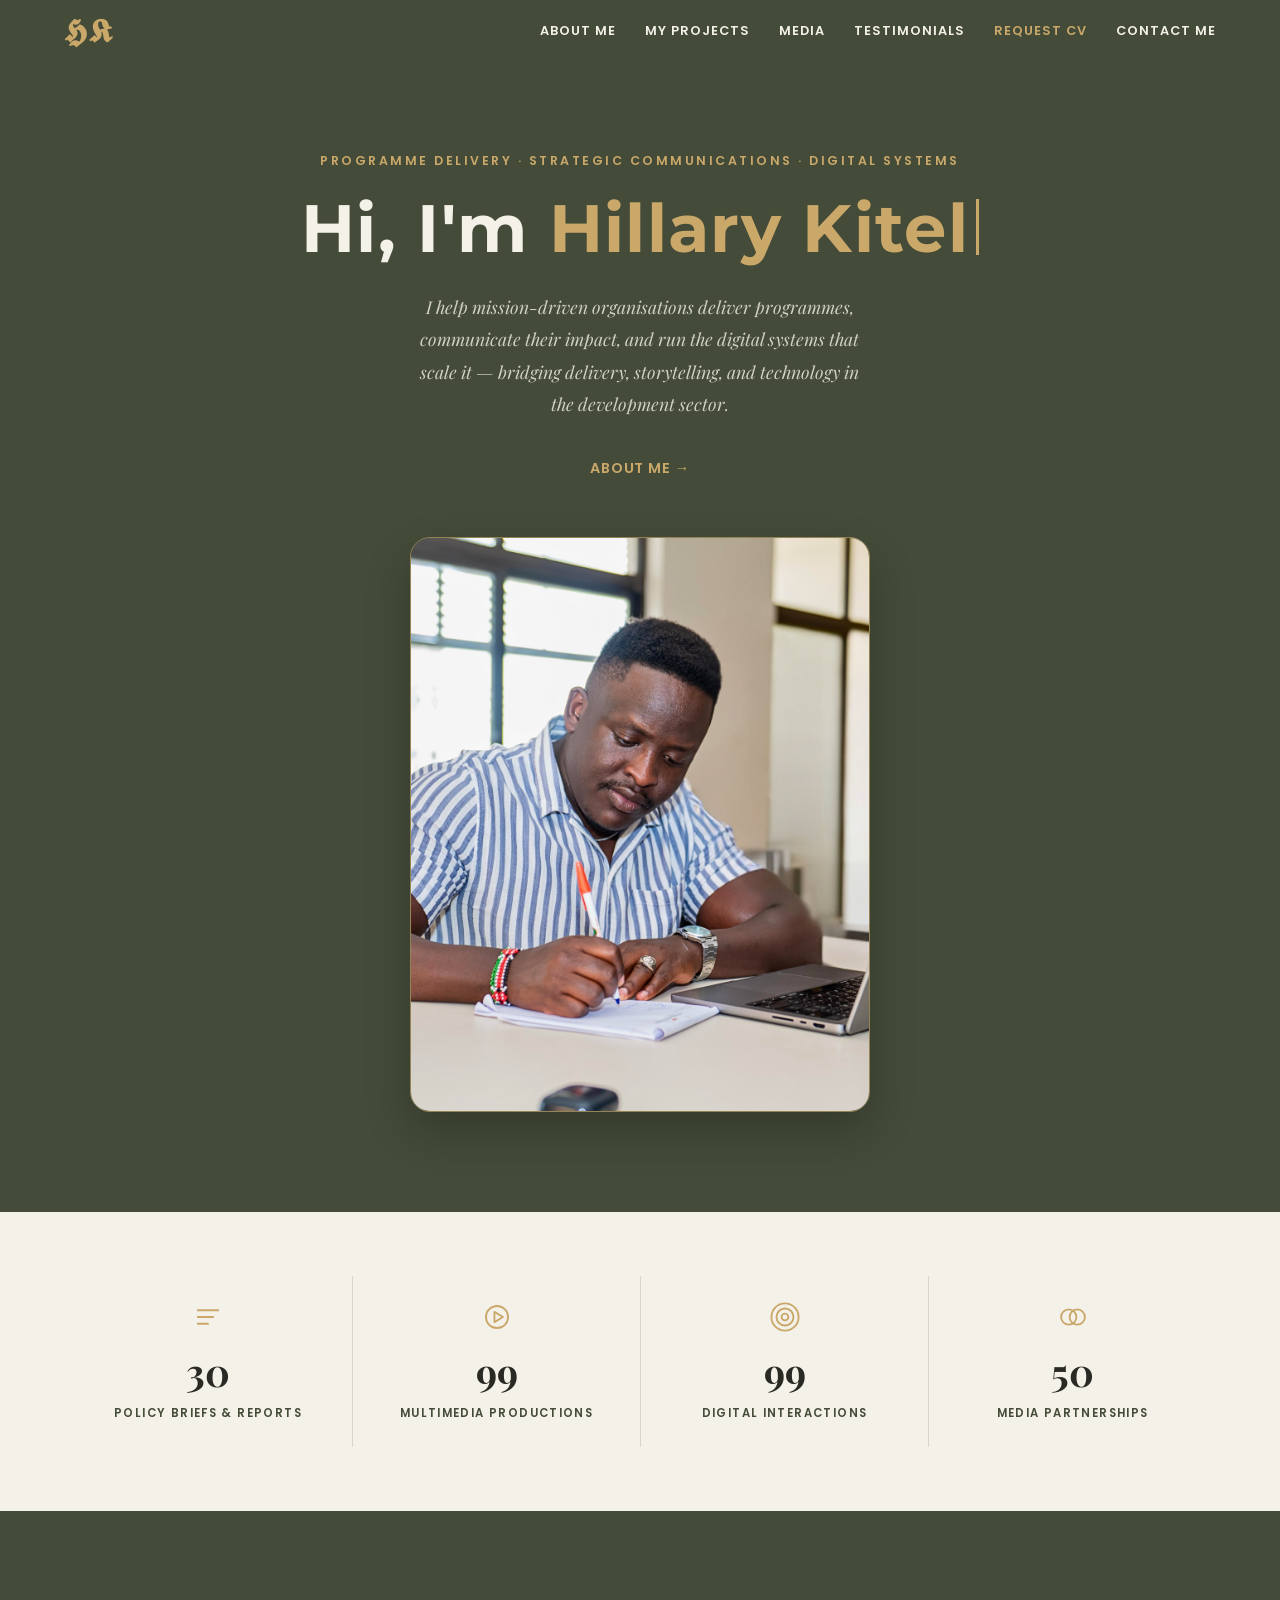
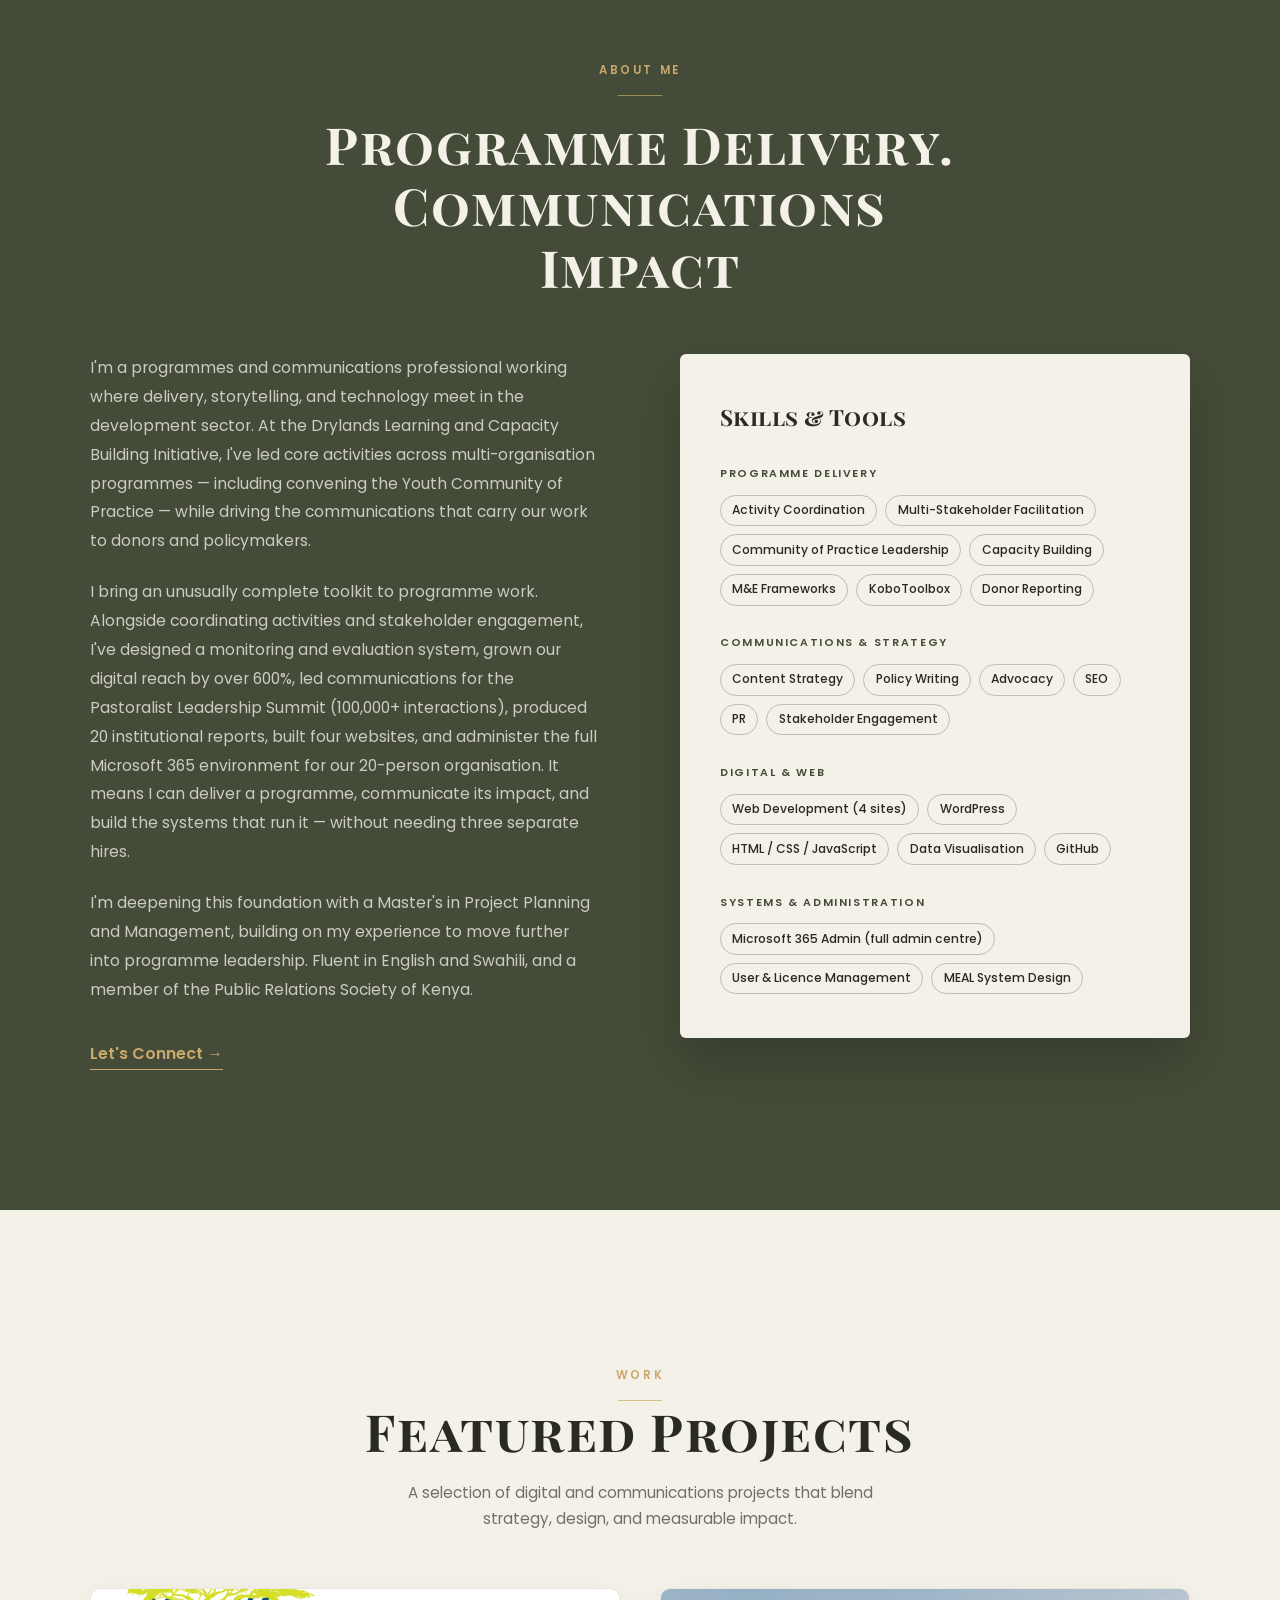
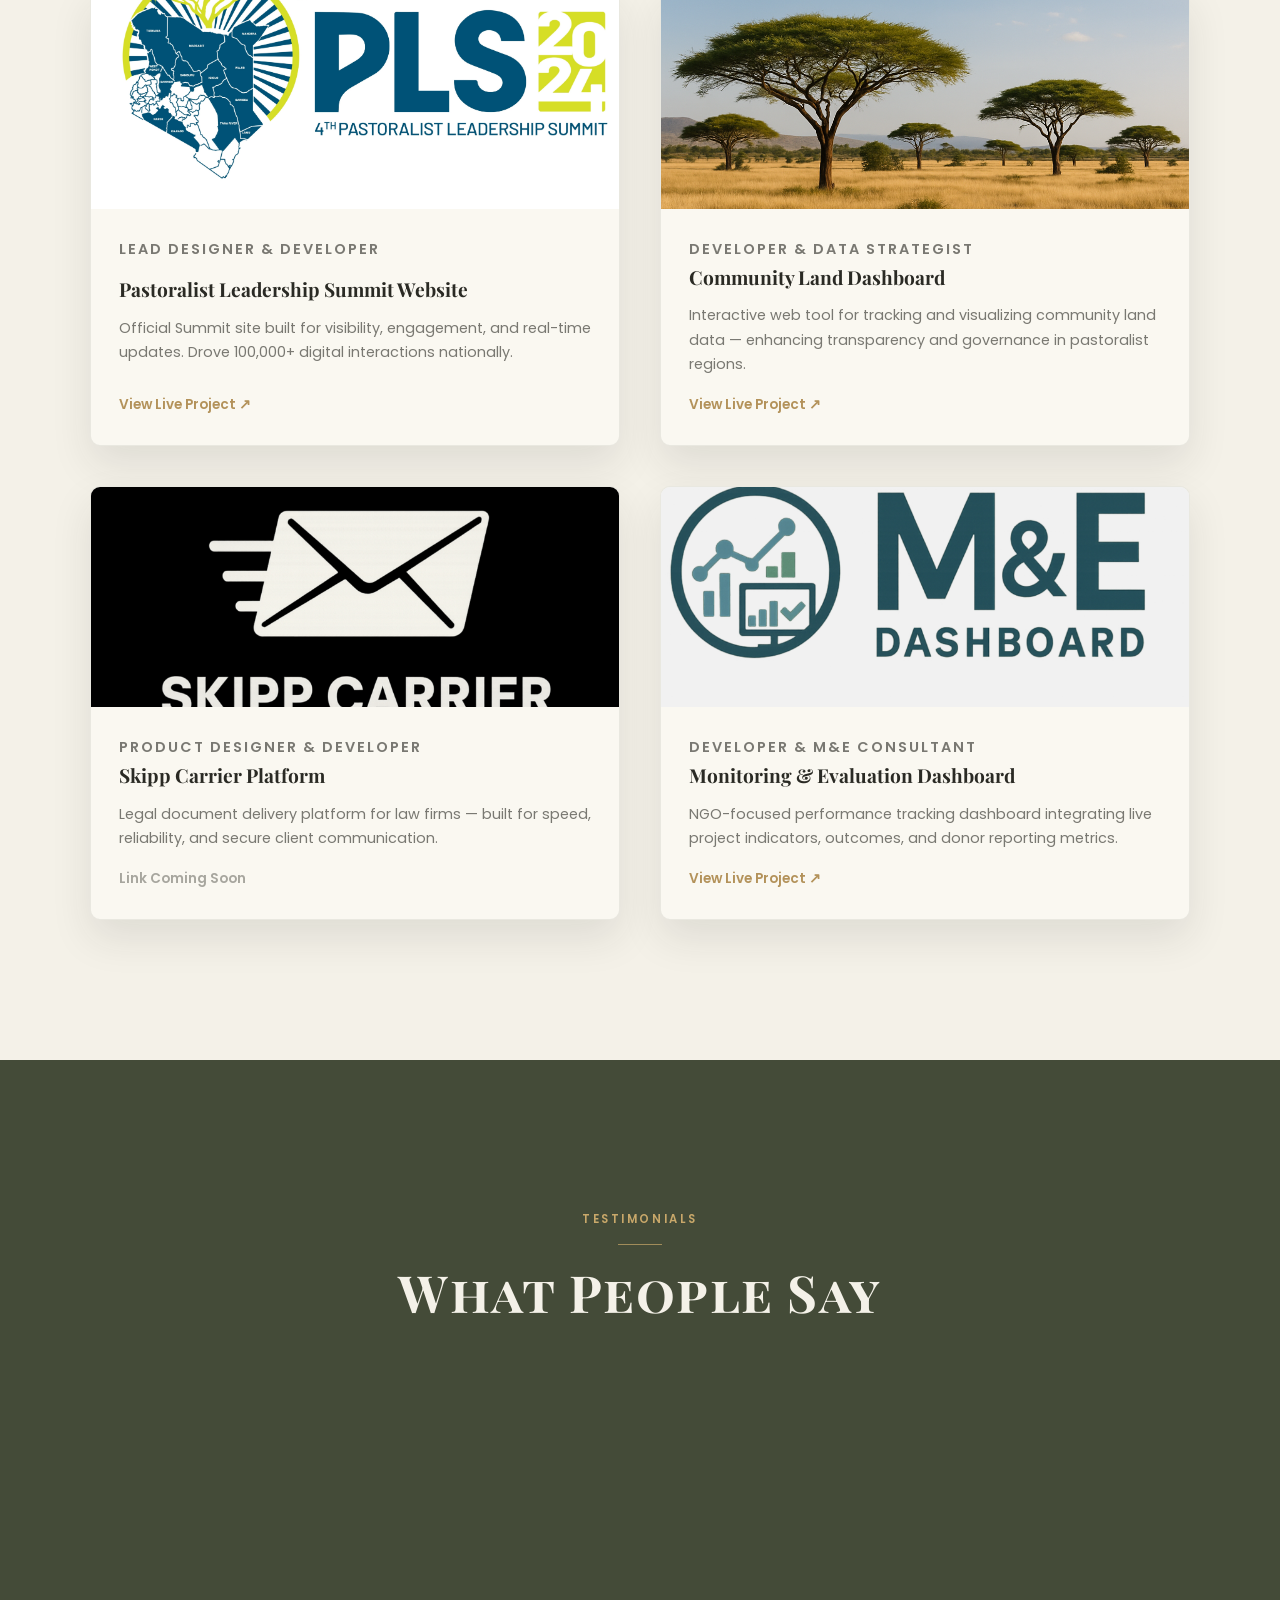
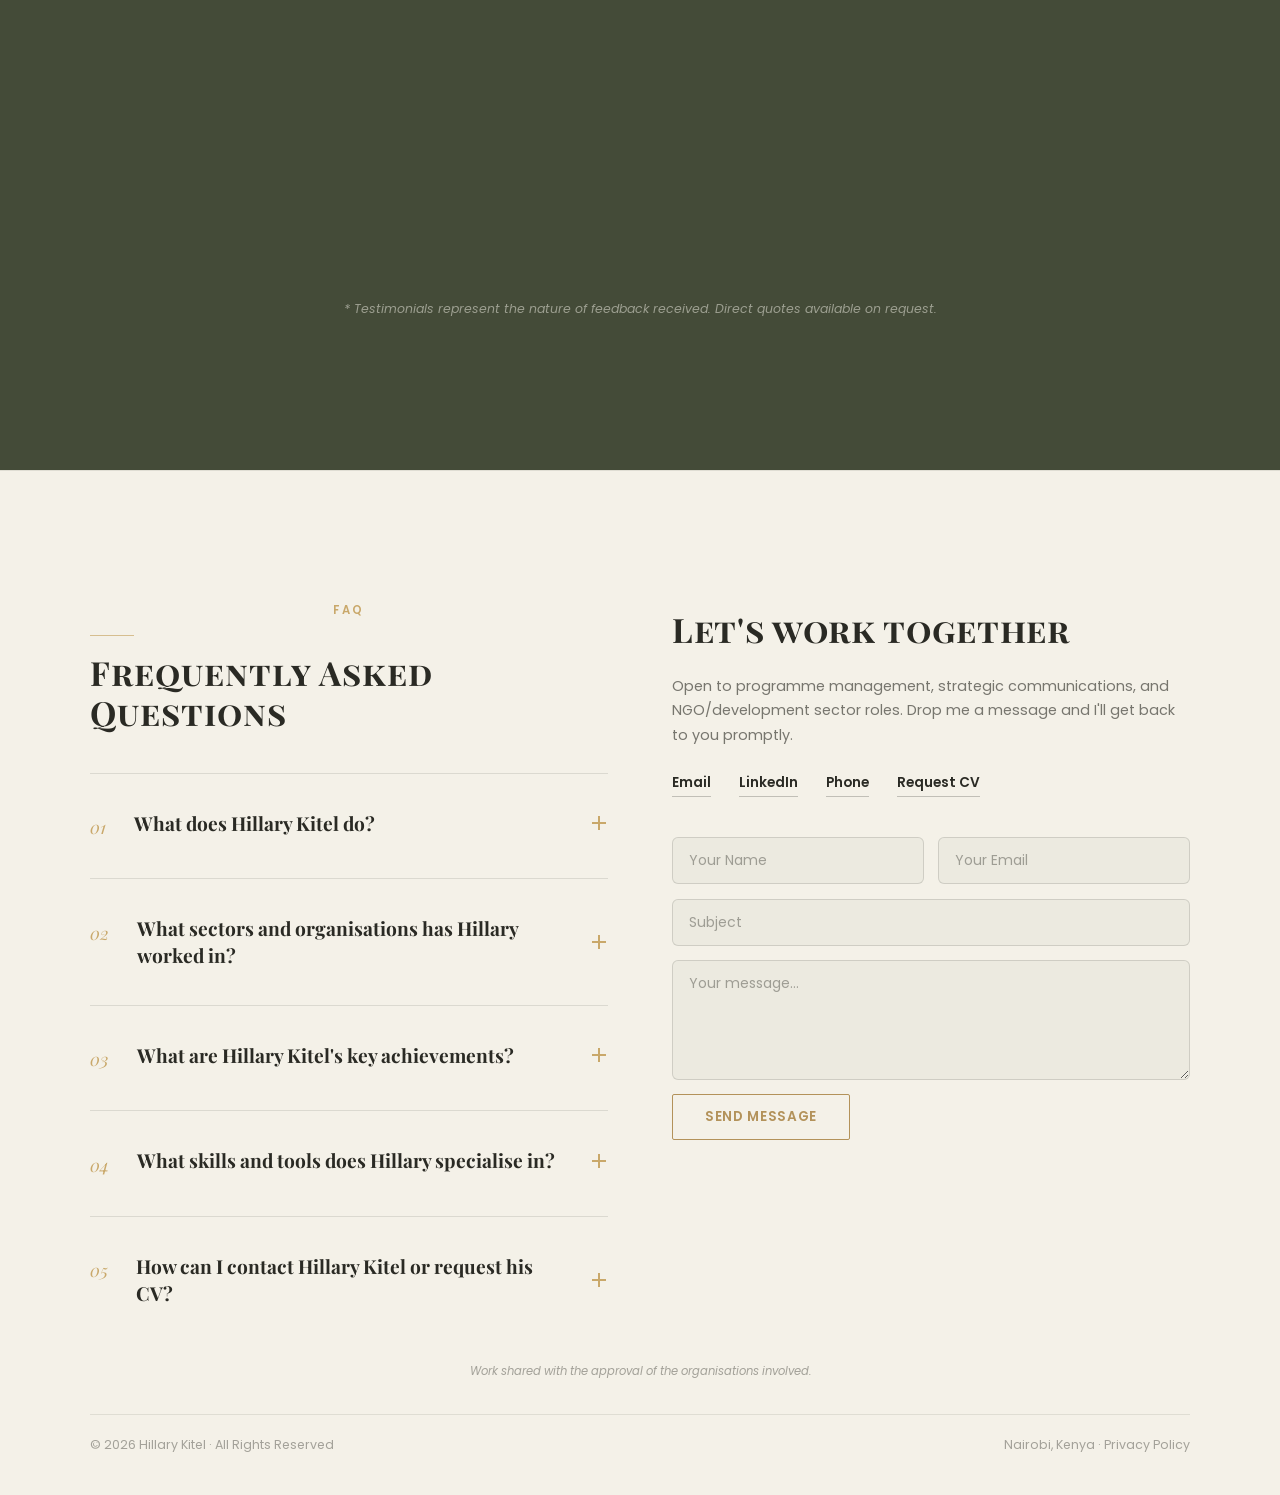
==== commit d037d87c: "Update project links for Community Land Dashboard and PLS site Co-Authored-By: Claude Opus 5.5 <nore" ====
--- a/index.html
+++ b/index.html
@@ -1173,7 +1173,7 @@
         <p class="project-role">Lead Designer &amp; Developer</p>
         <h3>Pastoralist Leadership Summit Website</h3>
         <p>Official Summit site built for visibility, engagement, and real-time updates. Drove 100,000+ digital interactions nationally.</p>
-        <a href="#" class="project-link coming-soon">Back Online Soon</a>
+        <a href="https://dlci-hoa.org/pastoralist-leadership/pls/" target="_blank" class="project-link live">View Live Project ↗</a>
       </div>
     </div>
 
@@ -1183,7 +1183,7 @@
         <p class="project-role">Developer &amp; Data Strategist</p>
         <h3>Community Land Dashboard</h3>
         <p>Interactive web tool for tracking and visualizing community land data — enhancing transparency and governance in pastoralist regions.</p>
-        <a href="https://kit3l.github.io/Community-Land-Dashboard/communities-dashboard.html" target="_blank" class="project-link live">View Live Project ↗</a>
+        <a href="https://kit3l.github.io/Community-Land-Dashboard/index.html" target="_blank" class="project-link live">View Live Project ↗</a>
       </div>
     </div>
 
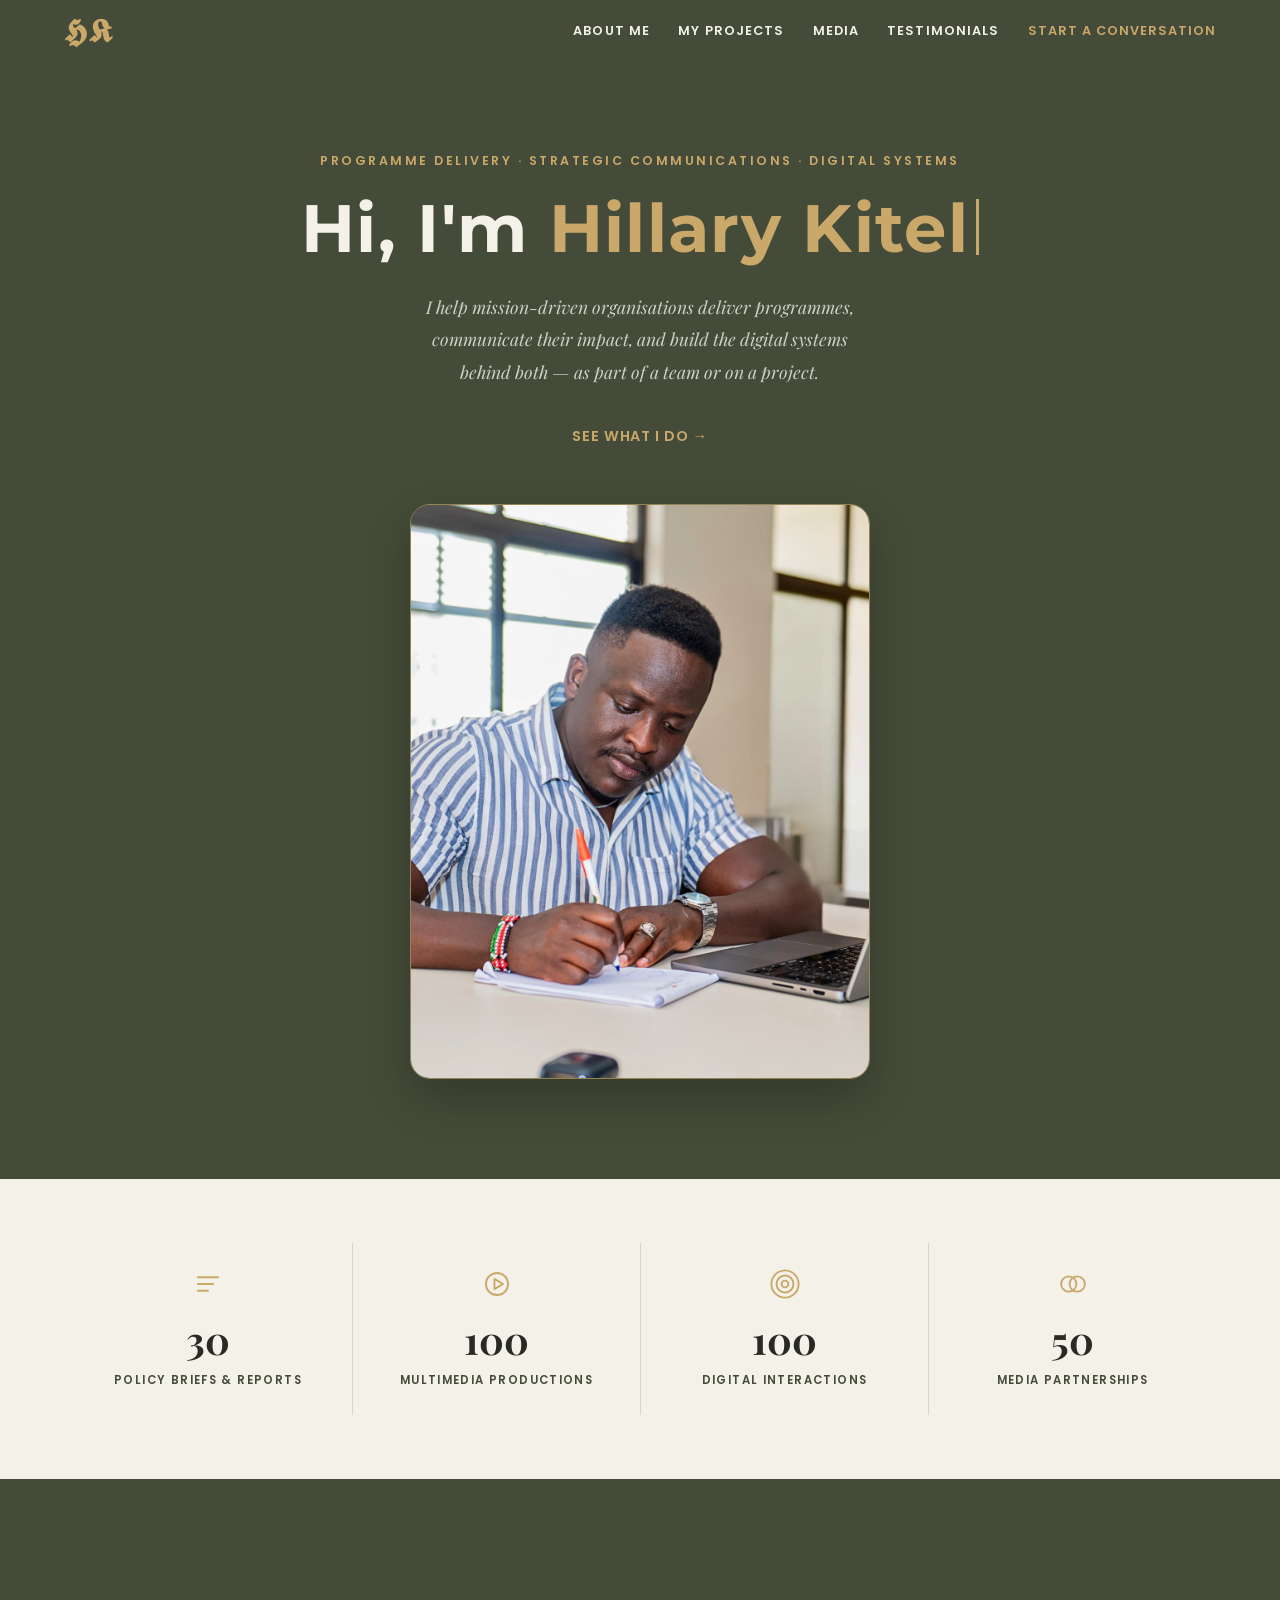
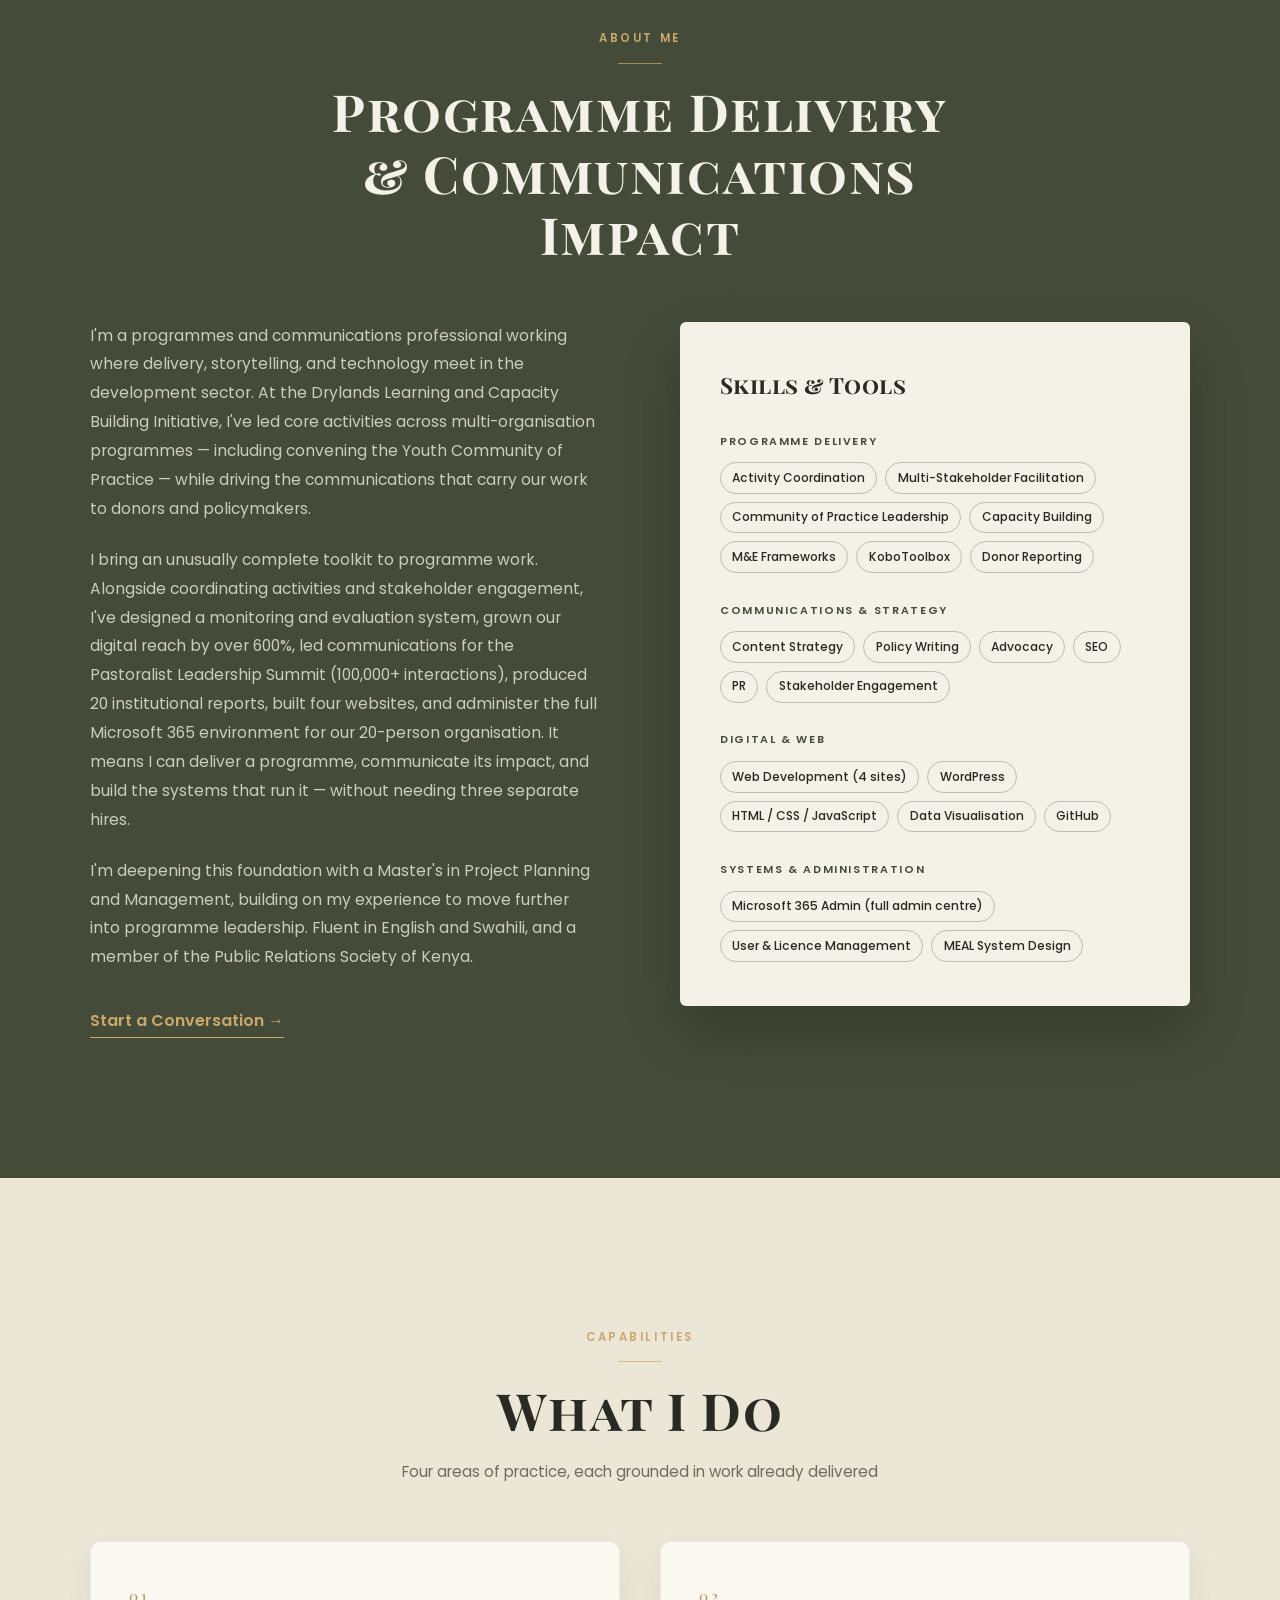
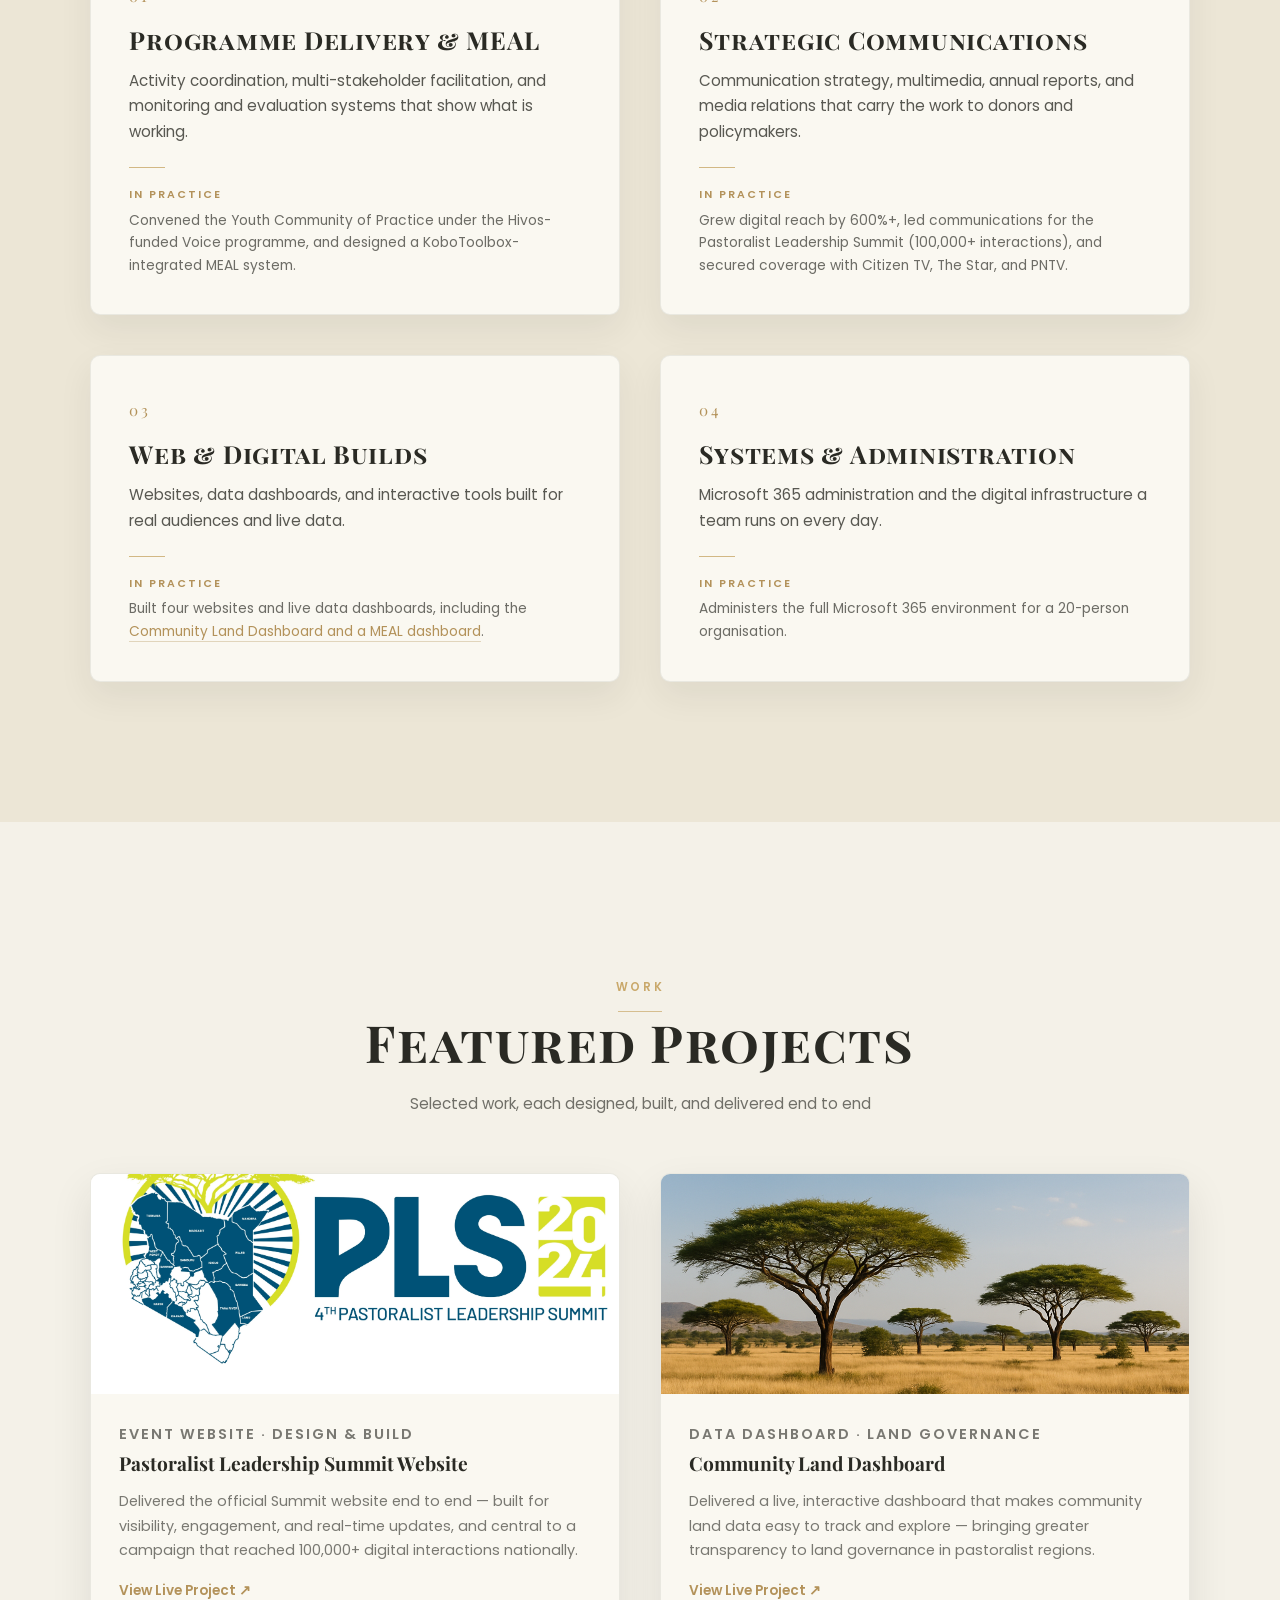
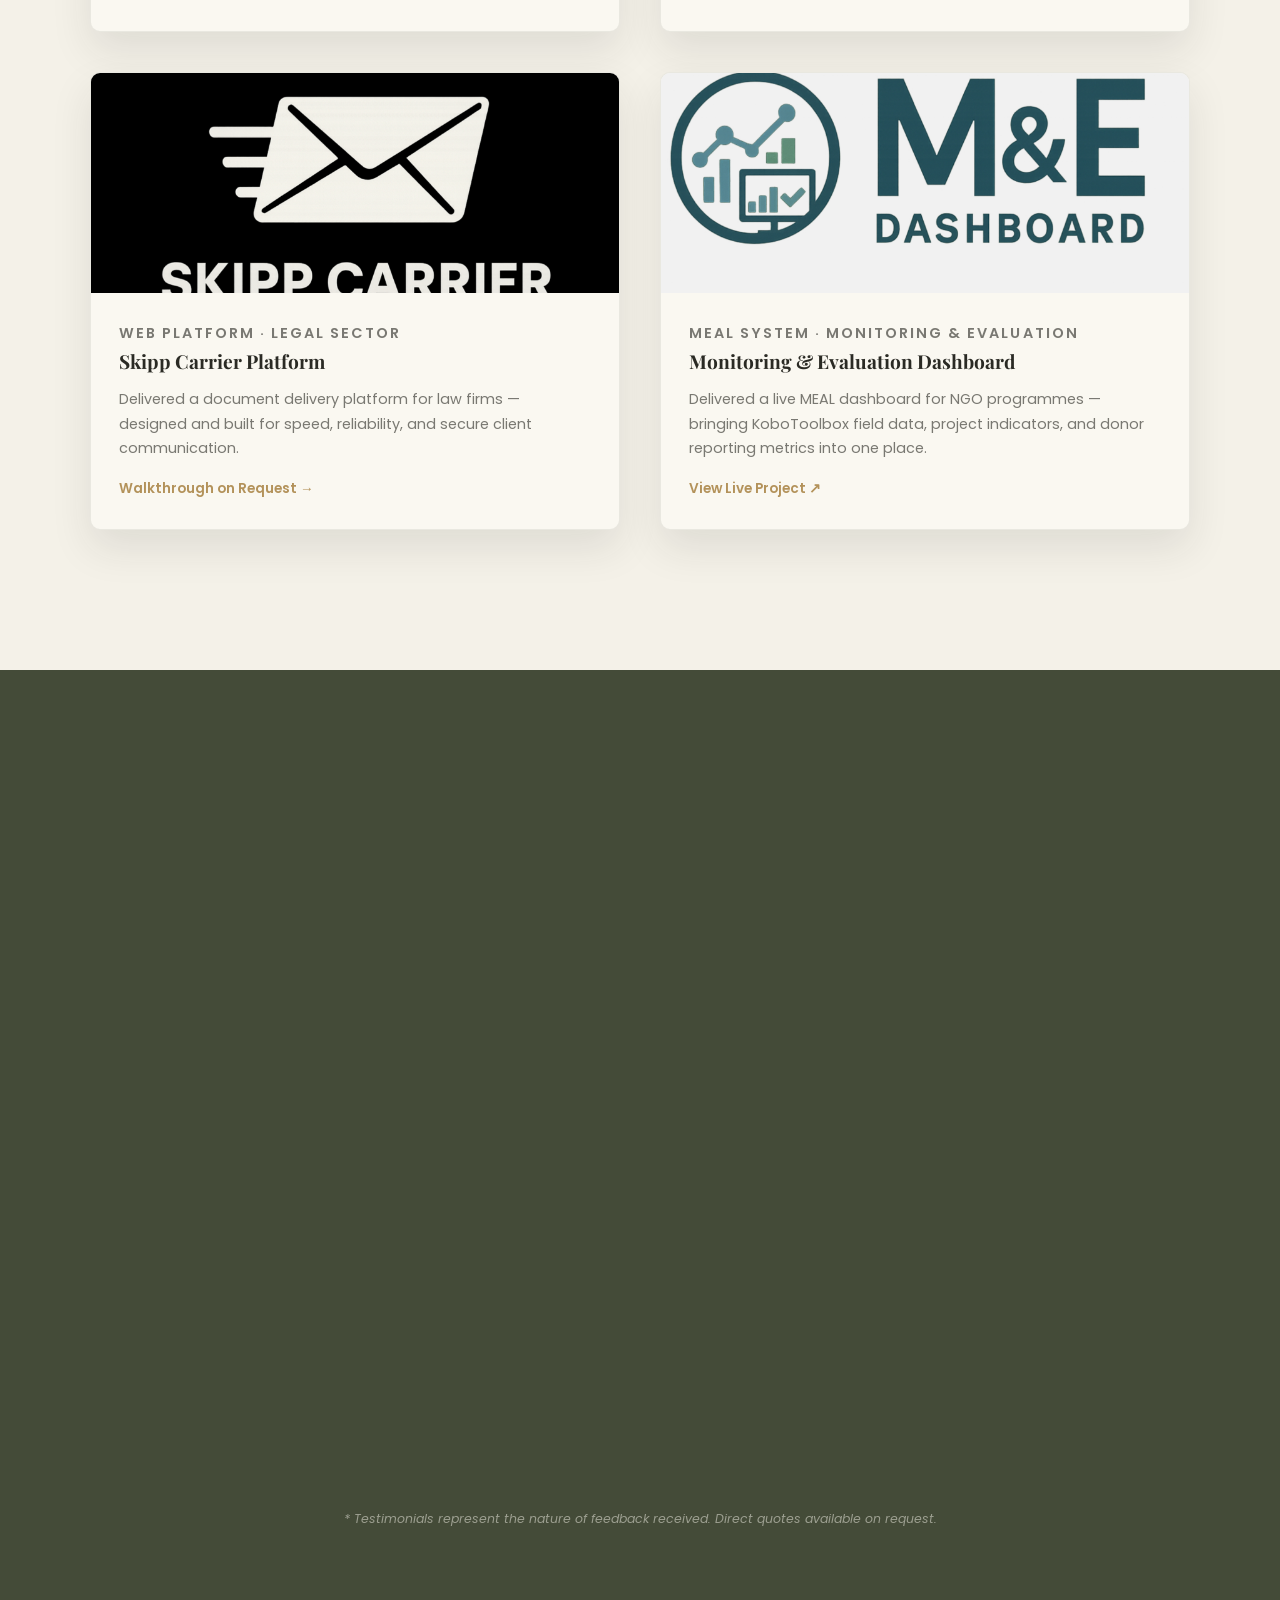
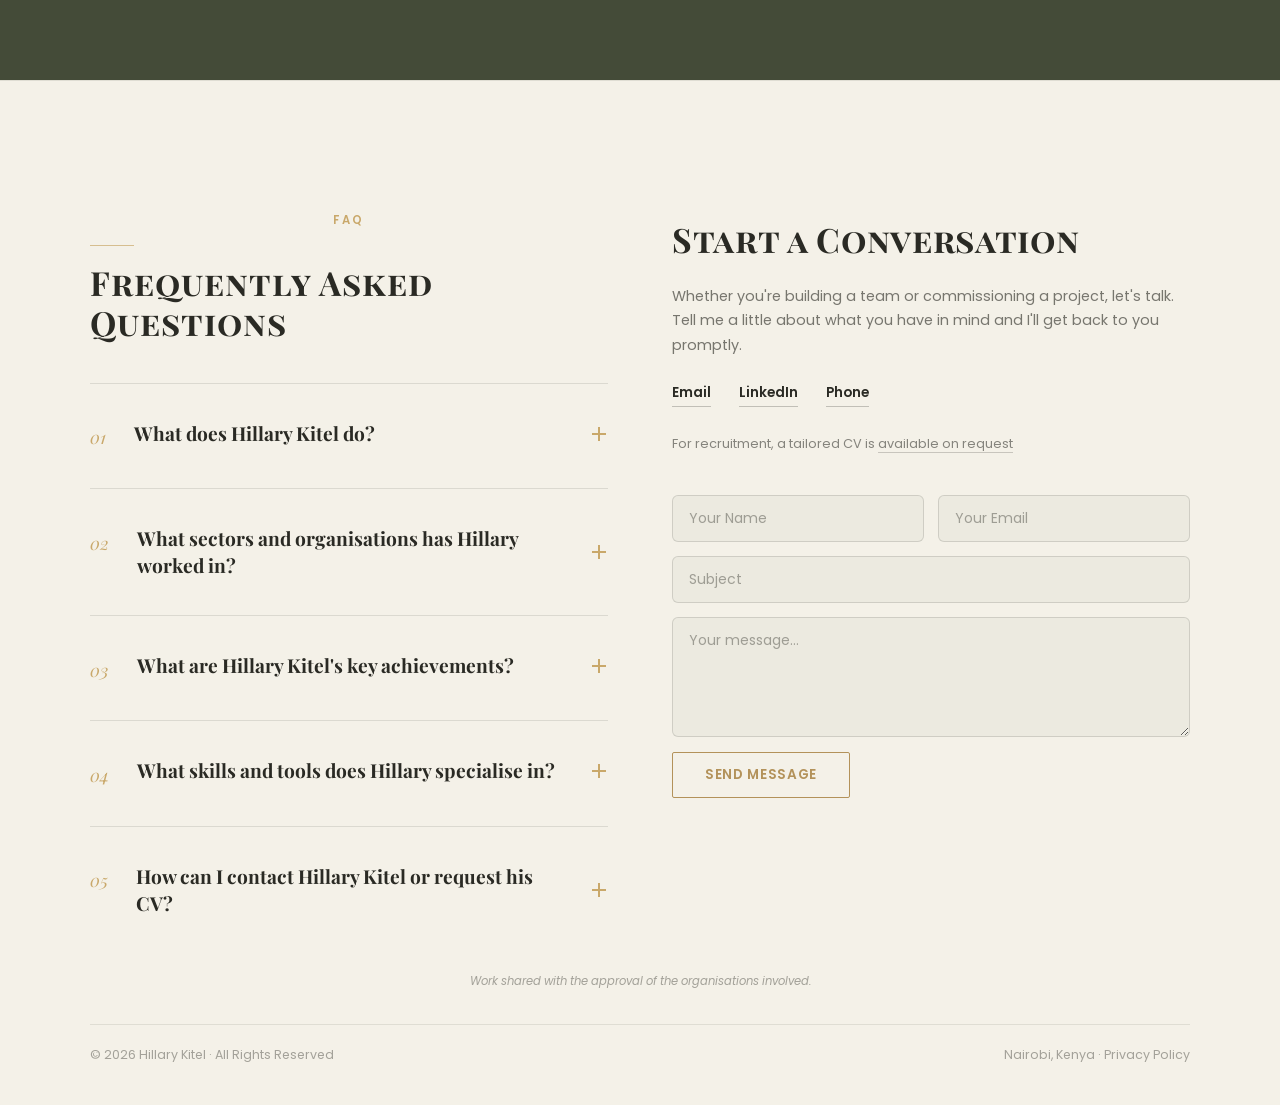
==== commit fd2fff5d: "Reframe site as capability-first and fix stat counter bug - Fix stat counters stuck at 0: a Referenc" ====
--- a/index.html
+++ b/index.html
@@ -10,7 +10,7 @@
 
   <!-- Primary SEO -->
   <title>Hillary Kitel — Programmes & Communications Professional</title>
-  <meta name="description" content="Hillary Kitel — Programmes & Communications professional in Nairobi, Kenya: project management, strategic communications, and digital systems for NGOs." />
+  <meta name="description" content="Hillary Kitel — programme delivery, strategic communications, and digital systems for mission-driven organisations in Nairobi and the wider development sector." />
   <meta name="author" content="Hillary Kitel" />
   <meta name="robots" content="index, follow" />
   <link rel="canonical" href="https://kitel.site/" />
@@ -19,14 +19,14 @@
   <meta property="og:type" content="website" />
   <meta property="og:site_name" content="Hillary Kitel" />
   <meta property="og:title" content="Hillary Kitel — Programmes & Communications Professional" />
-  <meta property="og:description" content="Hillary Kitel — Programmes & Communications professional in Nairobi, Kenya: project management, strategic communications, and digital systems for NGOs." />
+  <meta property="og:description" content="Hillary Kitel — programme delivery, strategic communications, and digital systems for mission-driven organisations in Nairobi and the wider development sector." />
   <meta property="og:image" content="https://kitel.site/Images/profile.jpg" />
   <meta property="og:url" content="https://kitel.site/" />
 
   <!-- Twitter Card -->
   <meta name="twitter:card" content="summary_large_image" />
   <meta name="twitter:title" content="Hillary Kitel — Programmes & Communications Professional" />
-  <meta name="twitter:description" content="Hillary Kitel — Programmes & Communications professional in Nairobi, Kenya: project management, strategic communications, and digital systems for NGOs." />
+  <meta name="twitter:description" content="Hillary Kitel — programme delivery, strategic communications, and digital systems for mission-driven organisations in Nairobi and the wider development sector." />
   <meta name="twitter:image" content="https://kitel.site/Images/profile.jpg" />
 
   <!-- JSON-LD: Person (AEO / AI citation) -->
@@ -121,7 +121,7 @@
         "name": "How can I contact Hillary Kitel or request his CV?",
         "acceptedAnswer": {
           "@type": "Answer",
-          "text": "You can contact Hillary via the contact form on this site, by email at pchumbakitel@gmail.com, or through LinkedIn. His CV is available on request — use the \"Request CV\" option and he will respond with a version tailored to the opportunity."
+          "text": "You can contact Hillary via the contact form on this site, by email at pchumbakitel@gmail.com, or through LinkedIn. His CV is available on request through the link beside the contact form, and he will respond with a version tailored to the opportunity."
         }
       }
     ]
@@ -242,8 +242,8 @@
     }
     .nav-links a:hover { color: var(--sand); border-color: var(--sand); }
 
-    .nav-links .btn-cv { color: var(--sand); }
-    .nav-links .btn-cv:hover { color: var(--sand-deep); border-color: var(--sand-deep); }
+    .nav-links .btn-cta { color: var(--sand); }
+    .nav-links .btn-cta:hover { color: var(--sand-deep); border-color: var(--sand-deep); }
 
     /* ── NAV TOGGLE (hamburger, mobile only) ── */
     .nav-toggle {
@@ -520,6 +520,98 @@
       transition: border-color 0.4s var(--ease), color 0.4s var(--ease);
     }
     .tag:hover { border-color: var(--sand-deep); color: var(--sand-deep); }
+
+    /* ── CAPABILITIES — warm bone (sits between green About and cream Projects) ── */
+    #capabilities {
+      background: var(--cream-deep);
+      color: var(--charcoal);
+      padding: 150px 5% 140px;
+    }
+    .capabilities-header p:last-child {
+      max-width: 500px;
+      margin: 0 auto;
+      color: rgba(42,42,36,0.65);
+      font-size: 0.95rem;
+    }
+    .capabilities-grid {
+      display: grid;
+      grid-template-columns: repeat(2, 1fr);
+      gap: 2.5rem;
+      max-width: 1100px;
+      margin: 0 auto;
+    }
+    .capability-card {
+      background: #faf8f1;
+      border: 1px solid rgba(42,42,36,0.08);
+      border-radius: 10px;
+      padding: 2.6rem 2.4rem 2.3rem;
+      display: flex;
+      flex-direction: column;
+      box-shadow: 0 14px 34px rgba(42,42,36,0.07);
+      transition: transform 0.6s var(--ease), box-shadow 0.6s var(--ease), border-color 0.5s var(--ease);
+    }
+    .capability-card:hover {
+      transform: translateY(-6px);
+      box-shadow: 0 22px 48px rgba(42,42,36,0.12);
+      border-color: rgba(201,168,106,0.45);
+    }
+    .capability-num {
+      font-family: 'Playfair Display', serif;
+      font-size: 0.95rem;
+      letter-spacing: 0.18em;
+      color: var(--sand-deep);
+      margin-bottom: 0.9rem;
+    }
+    .capability-card h3 {
+      font-family: 'Playfair Display', serif;
+      font-variant: small-caps;
+      letter-spacing: 0.03em;
+      font-size: 1.55rem;
+      font-weight: 700;
+      line-height: 1.25;
+      color: var(--charcoal);
+    }
+    .capability-desc {
+      margin-top: 0.8rem;
+      font-size: 0.95rem;
+      color: rgba(42,42,36,0.78);
+    }
+    .capability-proof {
+      margin-top: auto;
+      padding-top: 1.4rem;
+      font-size: 0.86rem;
+      line-height: 1.65;
+      color: rgba(42,42,36,0.68);
+    }
+    .capability-proof::before {
+      content: '';
+      display: block;
+      width: 36px;
+      height: 1px;
+      background: var(--sand);
+      opacity: 0.8;
+      margin-bottom: 1.1rem;
+    }
+    .capability-proof a {
+      color: var(--sand-deep);
+      text-decoration: none;
+      border-bottom: 1px solid rgba(179,146,90,0.35);
+      transition: border-color 0.4s var(--ease);
+    }
+    .capability-proof a:hover { border-bottom-color: var(--sand-deep); }
+    .capability-proof-label {
+      display: block;
+      font-size: 0.68rem;
+      letter-spacing: 0.18em;
+      text-transform: uppercase;
+      font-weight: 600;
+      color: var(--sand-deep);
+      margin-bottom: 0.35rem;
+    }
+    .capabilities-grid .capability-card:nth-child(1) { --reveal-delay: 0s; }
+    .capabilities-grid .capability-card:nth-child(2) { --reveal-delay: 0.1s; }
+    .capabilities-grid .capability-card:nth-child(3) { --reveal-delay: 0.2s; }
+    .capabilities-grid .capability-card:nth-child(4) { --reveal-delay: 0.3s; }
 
     /* ── PROJECTS — cream ── */
     #projects {
@@ -811,6 +903,19 @@
 
     .footer-socials { display: flex; gap: 1.75rem; flex-wrap: wrap; }
 
+    .footer-info .footer-cv-note {
+      margin: 1.6rem 0 0;
+      font-size: 0.8rem;
+      color: rgba(42,42,36,0.55);
+    }
+    .footer-cv-note a {
+      color: inherit;
+      text-decoration: none;
+      border-bottom: 1px solid rgba(42,42,36,0.22);
+      transition: color 0.4s var(--ease), border-color 0.4s var(--ease);
+    }
+    .footer-cv-note a:hover { color: var(--sand-deep); border-color: var(--sand-deep); }
+
     .footer-socials a,
     .footer-socials span {
       display: inline-block;
@@ -953,11 +1058,13 @@
       .stat { border-left: none; border-top: 1px solid rgba(42,42,36,0.14); }
       .stat:nth-child(4n+1) { border-left: none; }
       .stat:nth-child(-n+2) { border-top: none; }
-      #about, #projects { padding: 90px 6% 80px; }
+      #about, #capabilities, #projects { padding: 90px 6% 80px; }
       #testimonials { padding: 90px 6%; }
       footer { padding: 90px 6% 40px; }
       .about-grid { grid-template-columns: 1fr; }
       .projects-grid { grid-template-columns: 1fr; }
+      .capabilities-grid { grid-template-columns: 1fr; gap: 1.6rem; }
+      .capability-card { padding: 2rem 1.6rem 1.8rem; }
       .testimonials-grid { grid-template-columns: 1fr; }
       .faq-item { gap: 1rem; }
       .faq-trigger { padding: 0.6rem 0; margin: -0.6rem 0; }
@@ -1028,8 +1135,7 @@
     <li><a href="#projects">My Projects</a></li>
     <li><a href="media.html">Media</a></li>
     <li><a href="#testimonials">Testimonials</a></li>
-    <li><a href="#footer" class="btn-cv" onclick="prefillForm()">Request CV</a></li>
-    <li><a href="#footer">Contact Me</a></li>
+    <li><a href="#footer" class="btn-cta">Start a Conversation</a></li>
   </ul>
 </nav>
 </header>
@@ -1043,8 +1149,8 @@
     <h1 aria-label="Hi, I'm Hillary Kitel">
       <span aria-hidden="true"><span class="typed-prefix"></span><em class="typed-name"></em><span class="typing-cursor" id="typingCursor"></span></span>
     </h1>
-    <p class="hero-subtitle">I help mission-driven organisations deliver programmes, communicate their impact, and run the digital systems that scale it — bridging delivery, storytelling, and technology in the development sector.</p>
-    <a href="#about" class="hero-cta">About Me →</a>
+    <p class="hero-subtitle">I help mission-driven organisations deliver programmes, communicate their impact, and build the digital systems behind both — as part of a team or on a project.</p>
+    <a href="#capabilities" class="hero-cta">See What I Do →</a>
   </div>
   <div class="hero-img-wrap">
     <img src="Images/profile.jpg" alt="Portrait of Hillary Kitel, Programmes & Communications Professional" />
@@ -1061,7 +1167,7 @@
         <line x1="8" y1="28" x2="20" y2="28"/>
       </svg>
     </div>
-    <span class="stat-number" data-target="30" data-suffix="+">0</span>
+    <span class="stat-number" data-target="30" data-suffix="+">30+</span>
     <div class="stat-label">Policy Briefs &amp; Reports</div>
   </div>
   <a href="media.html" class="stat reveal" style="text-decoration:none;">
@@ -1071,7 +1177,7 @@
         <path d="M17 14 L27 20 L17 26 Z"/>
       </svg>
     </div>
-    <span class="stat-number" data-target="100" data-suffix="+">0</span>
+    <span class="stat-number" data-target="100" data-suffix="+">100+</span>
     <div class="stat-label">Multimedia Productions</div>
   </a>
   <div class="stat reveal">
@@ -1082,33 +1188,33 @@
         <circle cx="20" cy="20" r="16"/>
       </svg>
     </div>
-    <span class="stat-number" data-target="100000" data-suffix="K+">0</span>
+    <span class="stat-number" data-target="100000" data-suffix="K+">100K+</span>
     <div class="stat-label">Digital Interactions</div>
   </div>
-  <a href="photos.html" class="stat reveal" style="text-decoration:none;">
+  <div class="stat reveal">
     <div class="stat-icon" aria-hidden="true">
       <svg viewBox="0 0 40 40" fill="none" stroke="currentColor" stroke-width="2.2">
         <circle cx="15" cy="20" r="9"/>
         <circle cx="25" cy="20" r="9"/>
       </svg>
     </div>
-    <span class="stat-number" data-target="50" data-suffix="+">0</span>
+    <span class="stat-number" data-target="50" data-suffix="+">50+</span>
     <div class="stat-label">Media Partnerships</div>
-  </a>
+  </div>
 </section>
 
 <!-- ═══ ABOUT ═══ -->
 <section id="about">
   <div class="section-header reveal">
     <p class="section-label">About Me</p>
-    <h2 class="section-title">Programme Delivery. Communications Impact</h2>
+    <h2 class="section-title">Programme Delivery &amp; Communications Impact</h2>
   </div>
   <div class="about-grid reveal">
     <div class="about-text">
       <p>I'm a programmes and communications professional working where delivery, storytelling, and technology meet in the development sector. At the Drylands Learning and Capacity Building Initiative, I've led core activities across multi-organisation programmes — including convening the Youth Community of Practice — while driving the communications that carry our work to donors and policymakers.</p>
       <p>I bring an unusually complete toolkit to programme work. Alongside coordinating activities and stakeholder engagement, I've designed a monitoring and evaluation system, grown our digital reach by over 600%, led communications for the Pastoralist Leadership Summit (100,000+ interactions), produced 20 institutional reports, built four websites, and administer the full Microsoft 365 environment for our 20-person organisation. It means I can deliver a programme, communicate its impact, and build the systems that run it — without needing three separate hires.</p>
       <p>I'm deepening this foundation with a Master's in Project Planning and Management, building on my experience to move further into programme leadership. Fluent in English and Swahili, and a member of the Public Relations Society of Kenya.</p>
-      <a href="#footer" class="connect-link">Let's Connect →</a>
+      <a href="#footer" class="connect-link">Start a Conversation →</a>
     </div>
 
     <div class="skills-panel">
@@ -1158,21 +1264,60 @@
   </div>
 </section>
 
+<!-- ═══ CAPABILITIES ═══ -->
+<section id="capabilities" aria-labelledby="capabilities-title">
+  <div class="section-header capabilities-header reveal">
+    <p class="section-label">Capabilities</p>
+    <h2 class="section-title" id="capabilities-title">What I Do</h2>
+    <p>Four areas of practice, each grounded in work already delivered</p>
+  </div>
+
+  <div class="capabilities-grid">
+    <article class="capability-card reveal">
+      <p class="capability-num" aria-hidden="true">01</p>
+      <h3>Programme Delivery &amp; MEAL</h3>
+      <p class="capability-desc">Activity coordination, multi-stakeholder facilitation, and monitoring and evaluation systems that show what is working.</p>
+      <p class="capability-proof"><span class="capability-proof-label">In practice</span>Convened the Youth Community of Practice under the Hivos-funded Voice programme, and designed a KoboToolbox-integrated MEAL system.</p>
+    </article>
+
+    <article class="capability-card reveal">
+      <p class="capability-num" aria-hidden="true">02</p>
+      <h3>Strategic Communications</h3>
+      <p class="capability-desc">Communication strategy, multimedia, annual reports, and media relations that carry the work to donors and policymakers.</p>
+      <p class="capability-proof"><span class="capability-proof-label">In practice</span>Grew digital reach by 600%+, led communications for the Pastoralist Leadership Summit (100,000+ interactions), and secured coverage with Citizen TV, The Star, and PNTV.</p>
+    </article>
+
+    <article class="capability-card reveal">
+      <p class="capability-num" aria-hidden="true">03</p>
+      <h3>Web &amp; Digital Builds</h3>
+      <p class="capability-desc">Websites, data dashboards, and interactive tools built for real audiences and live data.</p>
+      <p class="capability-proof"><span class="capability-proof-label">In practice</span>Built four websites and live data dashboards, including the <a href="#projects">Community Land Dashboard and a MEAL dashboard</a>.</p>
+    </article>
+
+    <article class="capability-card reveal">
+      <p class="capability-num" aria-hidden="true">04</p>
+      <h3>Systems &amp; Administration</h3>
+      <p class="capability-desc">Microsoft 365 administration and the digital infrastructure a team runs on every day.</p>
+      <p class="capability-proof"><span class="capability-proof-label">In practice</span>Administers the full Microsoft 365 environment for a 20-person organisation.</p>
+    </article>
+  </div>
+</section>
+
 <!-- ═══ PROJECTS ═══ -->
 <section id="projects">
   <div class="projects-header reveal">
     <p class="section-label">Work</p>
     <h2 class="section-title">Featured Projects</h2>
-    <p>A selection of digital and communications projects that blend strategy, design, and measurable impact.</p>
+    <p>Selected work, each designed, built, and delivered end to end</p>
   </div>
 
   <div class="projects-grid">
     <div class="project-card reveal">
       <img src="Images/pls_website.jpg" alt="Pastoralist Leadership Summit Website" />
       <div class="project-body">
-        <p class="project-role">Lead Designer &amp; Developer</p>
+        <p class="project-role">Event Website · Design &amp; Build</p>
         <h3>Pastoralist Leadership Summit Website</h3>
-        <p>Official Summit site built for visibility, engagement, and real-time updates. Drove 100,000+ digital interactions nationally.</p>
+        <p>Delivered the official Summit website end to end — built for visibility, engagement, and real-time updates, and central to a campaign that reached 100,000+ digital interactions nationally.</p>
         <a href="https://dlci-hoa.org/pastoralist-leadership/pls/" target="_blank" class="project-link live">View Live Project ↗</a>
       </div>
     </div>
@@ -1180,9 +1325,9 @@
     <div class="project-card reveal">
       <img src="Images/community_dashboard.jpg" alt="Community Land Dashboard" />
       <div class="project-body">
-        <p class="project-role">Developer &amp; Data Strategist</p>
+        <p class="project-role">Data Dashboard · Land Governance</p>
         <h3>Community Land Dashboard</h3>
-        <p>Interactive web tool for tracking and visualizing community land data — enhancing transparency and governance in pastoralist regions.</p>
+        <p>Delivered a live, interactive dashboard that makes community land data easy to track and explore — bringing greater transparency to land governance in pastoralist regions.</p>
         <a href="https://kit3l.github.io/Community-Land-Dashboard/index.html" target="_blank" class="project-link live">View Live Project ↗</a>
       </div>
     </div>
@@ -1190,19 +1335,19 @@
     <div class="project-card reveal">
       <img src="Images/skipp_carrier.jpg" alt="Skipp Carrier Platform" />
       <div class="project-body">
-        <p class="project-role">Product Designer &amp; Developer</p>
+        <p class="project-role">Web Platform · Legal Sector</p>
         <h3>Skipp Carrier Platform</h3>
-        <p>Legal document delivery platform for law firms — built for speed, reliability, and secure client communication.</p>
-        <a href="#" class="project-link coming-soon">Link Coming Soon</a>
+        <p>Delivered a document delivery platform for law firms — designed and built for speed, reliability, and secure client communication.</p>
+        <a href="#footer" class="project-link live">Walkthrough on Request →</a>
       </div>
     </div>
 
     <div class="project-card reveal">
       <img src="Images/me_dashboard.jpg" alt="M&E Dashboard" />
       <div class="project-body">
-        <p class="project-role">Developer &amp; M&amp;E Consultant</p>
+        <p class="project-role">MEAL System · Monitoring &amp; Evaluation</p>
         <h3>Monitoring &amp; Evaluation Dashboard</h3>
-        <p>NGO-focused performance tracking dashboard integrating live project indicators, outcomes, and donor reporting metrics.</p>
+        <p>Delivered a live MEAL dashboard for NGO programmes — bringing KoboToolbox field data, project indicators, and donor reporting metrics into one place.</p>
         <a href="https://meal-system-production.up.railway.app/landing.html" target="_blank" class="project-link live">View Live Project ↗</a>
       </div>
     </div>
@@ -1314,7 +1459,7 @@
             </h3>
             <div class="faq-panel" id="faq-panel-5" role="region" aria-labelledby="faq-trigger-5">
               <div class="faq-panel-inner">
-                <p class="faq-answer">You can contact Hillary via the <a href="#footer">contact form</a> on this site, by <a href="mailto:pchumbakitel@gmail.com">email</a> at pchumbakitel@gmail.com, or through <a href="https://www.linkedin.com/in/kitel-hillary-19463020a/" target="_blank" rel="noopener noreferrer">LinkedIn</a>. His CV is available on request — use the "Request CV" option and he will respond with a version tailored to the opportunity.</p>
+                <p class="faq-answer">You can contact Hillary via the <a href="#footer">contact form</a> on this site, by <a href="mailto:pchumbakitel@gmail.com">email</a> at pchumbakitel@gmail.com, or through <a href="https://www.linkedin.com/in/kitel-hillary-19463020a/" target="_blank" rel="noopener noreferrer">LinkedIn</a>. His CV is <a href="#footer" onclick="prefillForm()">available on request</a>, and he will respond with a version tailored to the opportunity.</p>
               </div>
             </div>
           </div>
@@ -1324,14 +1469,14 @@
 
     <div class="footer-contact">
       <div class="footer-info reveal">
-        <h2>Let's work together</h2>
-        <p>Open to programme management, strategic communications, and NGO/development sector roles. Drop me a message and I'll get back to you promptly.</p>
+        <h2>Start a Conversation</h2>
+        <p>Whether you're building a team or commissioning a project, let's talk. Tell me a little about what you have in mind and I'll get back to you promptly.</p>
         <div class="footer-socials">
           <a href="mailto:pchumbakitel@gmail.com">Email</a>
-          <a href="https://www.linkedin.com/in/kitel-hillary-19463020a/" target="_blank">LinkedIn</a>
+          <a href="https://www.linkedin.com/in/kitel-hillary-19463020a/" target="_blank" rel="noopener noreferrer">LinkedIn</a>
           <span onclick="this.textContent = '+254 713 546 522'">Phone</span>
-          <a href="#footer" onclick="prefillForm()">Request CV</a>
         </div>
+        <p class="footer-cv-note">For recruitment, a tailored CV is <a href="#footer" onclick="prefillForm()">available on request</a></p>
       </div>
 
       <div class="reveal">
@@ -1439,6 +1584,15 @@
 
   const prefersReducedMotion = window.matchMedia('(prefers-reduced-motion: reduce)').matches;
 
+  // Shared element refs — declared before any function that reads them runs
+  // (previously declared lower down, which threw a ReferenceError under
+  //  reduced-motion and halted the whole script, leaving the stat counters at 0)
+  const scrollProgressEl = document.getElementById('scrollProgress');
+  const heroSection = document.getElementById('top');
+  const heroText = document.querySelector('.hero-text');
+  const heroImgWrap = document.querySelector('.hero-img-wrap');
+  const heroSubtitle = document.querySelector('.hero-subtitle');
+
   // ── Hero headline typing animation ──
   (function typeHeroHeadline() {
     const prefixEl = document.querySelector('.typed-prefix');
@@ -1483,14 +1637,24 @@
   })();
 
   // ── Counter animation ──
+  // The final values are written into the HTML, so the real numbers show even
+  // if JS fails or the animation never runs. The animation only counts up to them.
+  function counterParts(el) {
+    const target = parseInt(el.dataset.target, 10) || 0;
+    const isLarge = target >= 1000;
+    return {
+      value: isLarge ? Math.round(target / 1000) : target,
+      suffix: isLarge ? 'K+' : (el.dataset.suffix || '+')
+    };
+  }
+
   function animateCounter(el) {
-    const target = parseInt(el.dataset.target);
-    const isLarge = target >= 1000;
-    const displayTarget = isLarge ? Math.round(target / 1000) : target;
-    const displaySuffix = isLarge ? 'K+' : (el.dataset.suffix || '+');
-
-    if (prefersReducedMotion) {
-      el.textContent = displayTarget + displaySuffix;
+    if (el.dataset.animated) return;
+    el.dataset.animated = 'true';
+    const { value, suffix } = counterParts(el);
+
+    if (prefersReducedMotion || !window.requestAnimationFrame) {
+      el.textContent = value + suffix;
       return;
     }
 
@@ -1499,22 +1663,30 @@
     function step(now) {
       const progress = Math.min((now - start) / duration, 1);
       const eased = 1 - Math.pow(1 - progress, 3);
-      const current = Math.round(eased * displayTarget);
-      el.textContent = current + (progress < 1 ? '' : displaySuffix);
+      // Start from 1 rather than 0 so a zero never flashes on screen
+      const current = Math.max(1, Math.round(eased * value));
+      el.textContent = progress < 1 ? current : value + suffix;
       if (progress < 1) requestAnimationFrame(step);
     }
     requestAnimationFrame(step);
   }
 
-  const counterObserver = new IntersectionObserver((entries) => {
-    entries.forEach(e => {
-      if (e.isIntersecting && !e.target.dataset.animated) {
-        e.target.dataset.animated = 'true';
-        animateCounter(e.target);
-      }
-    });
-  }, { threshold: 0.4 });
-  document.querySelectorAll('.stat-number').forEach(c => counterObserver.observe(c));
+  (function initCounters() {
+    const counters = document.querySelectorAll('.stat-number');
+    if (!('IntersectionObserver' in window)) {
+      counters.forEach(c => { const p = counterParts(c); c.textContent = p.value + p.suffix; });
+      return;
+    }
+    const counterObserver = new IntersectionObserver((entries) => {
+      entries.forEach(e => {
+        if (e.isIntersecting) {
+          animateCounter(e.target);
+          counterObserver.unobserve(e.target);
+        }
+      });
+    }, { threshold: 0.1 });
+    counters.forEach(c => counterObserver.observe(c));
+  })();
 
   // ── Scroll reveal ──
   const revealObserver = new IntersectionObserver((entries) => {
@@ -1554,11 +1726,8 @@
   }
 
   // ── Scroll progress, hero parallax, nav active — batched into one rAF loop ──
-  const scrollProgressEl = document.getElementById('scrollProgress');
-  const heroSection = document.getElementById('top');
-  const heroText = document.querySelector('.hero-text');
-  const heroImgWrap = document.querySelector('.hero-img-wrap');
-  const heroSubtitle = document.querySelector('.hero-subtitle');
+  // (element refs are declared near the top of this script so the typing
+  //  animation can call syncHeroImageWidth() safely before this point)
 
   // ── Keep hero photo width aligned with the rendered width of the subtitle column ──
   function syncHeroImageWidth() {
